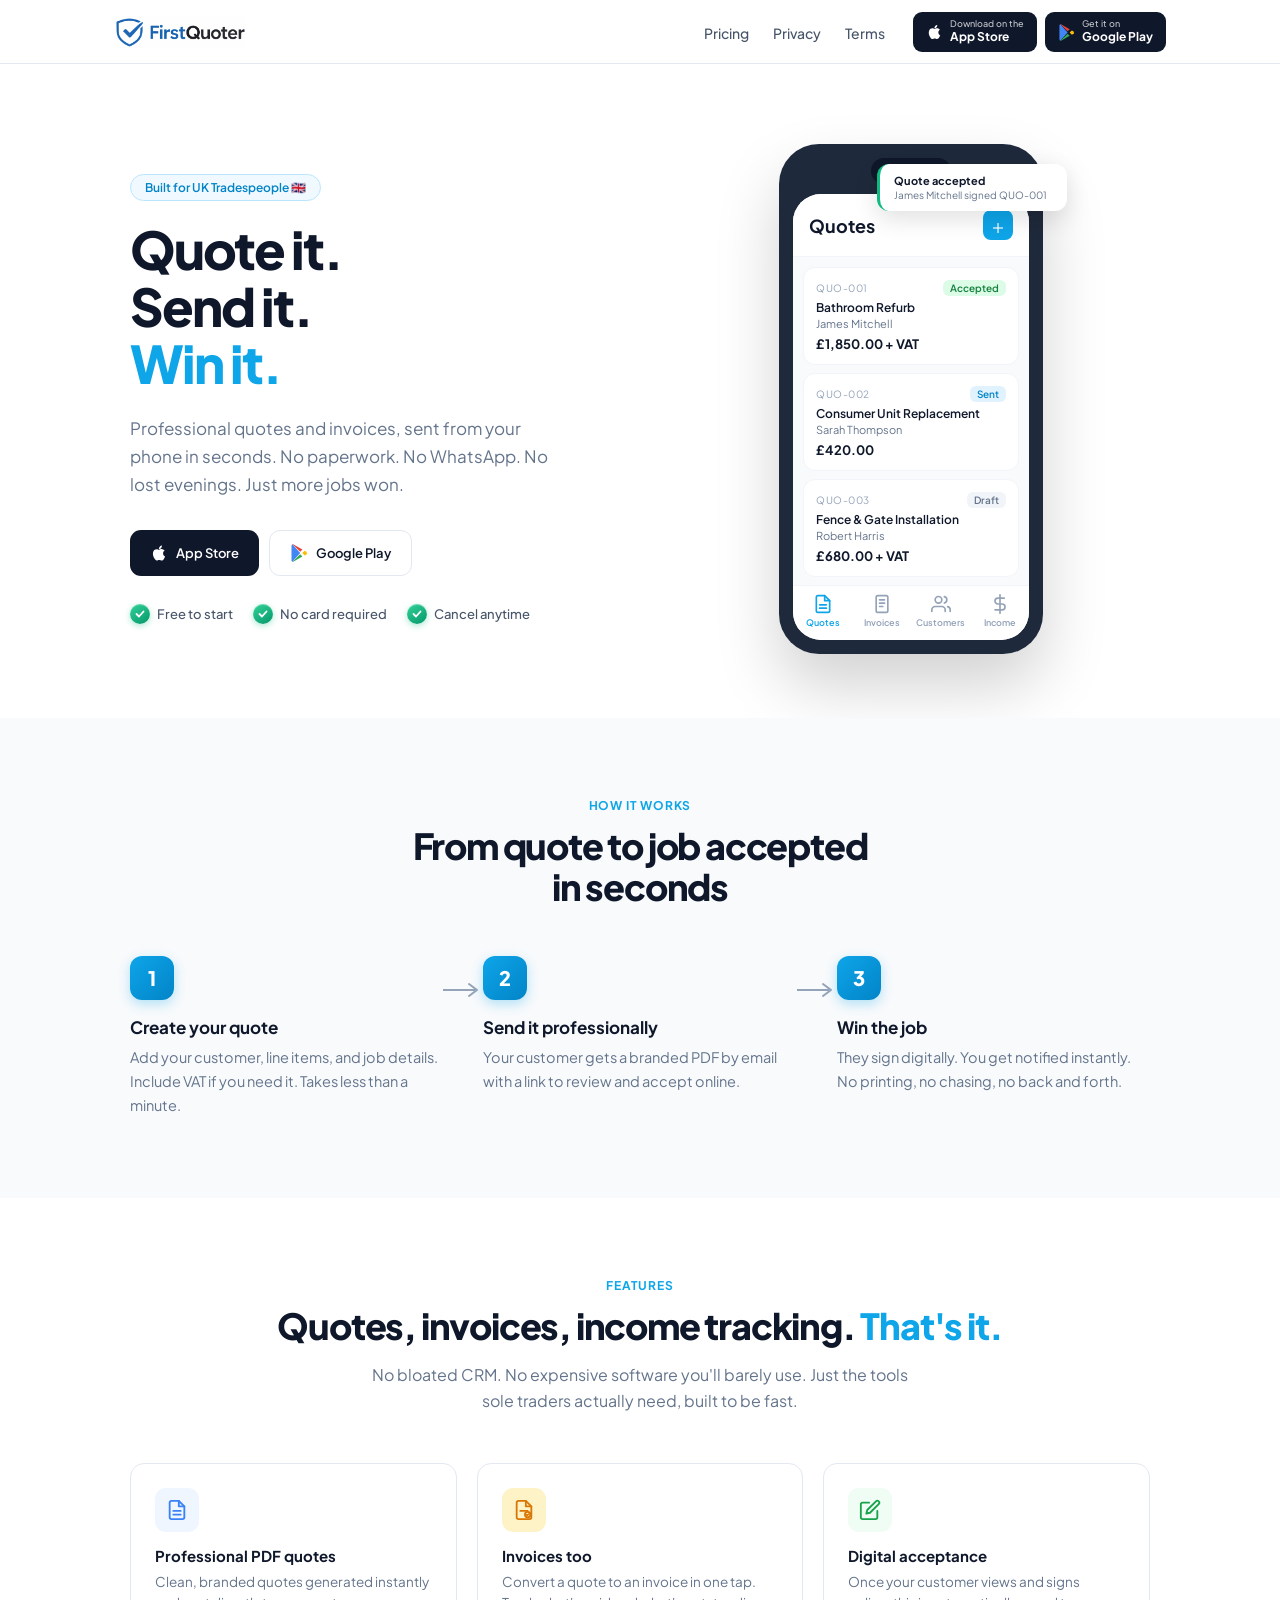
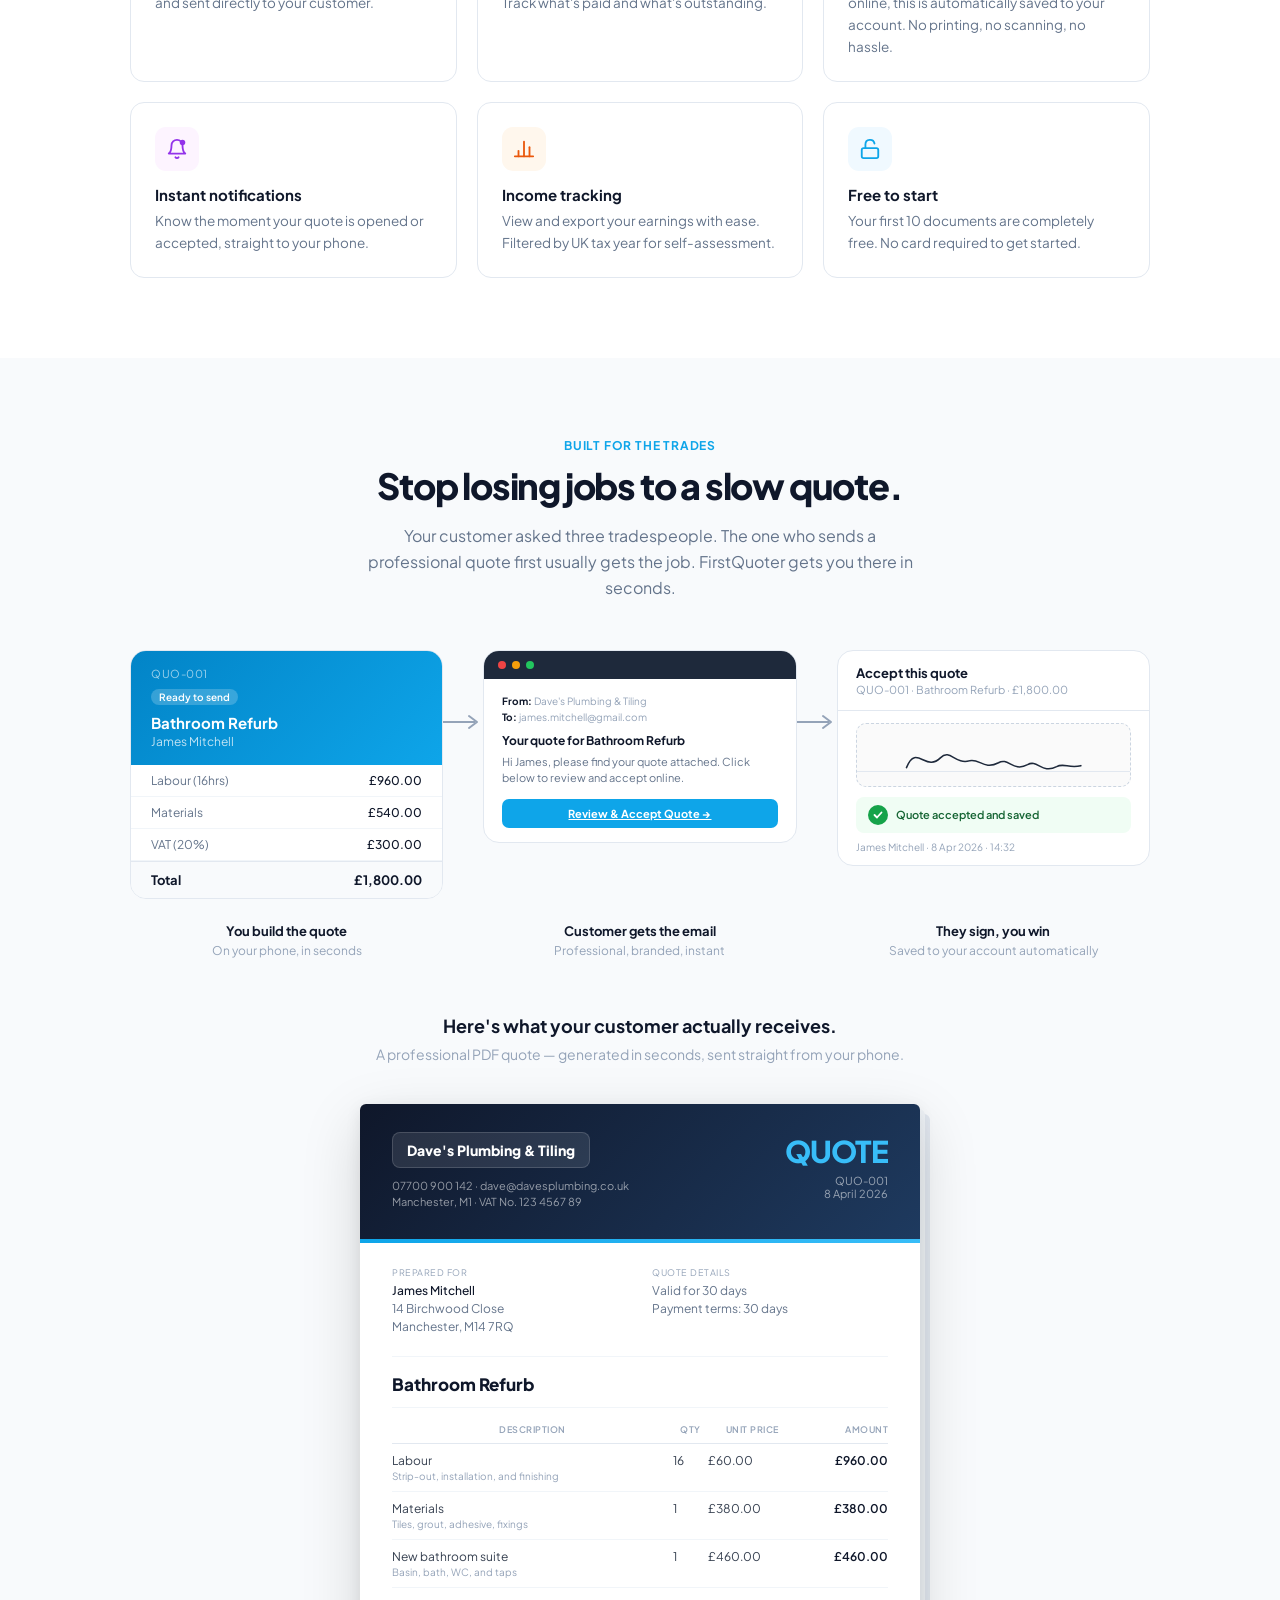
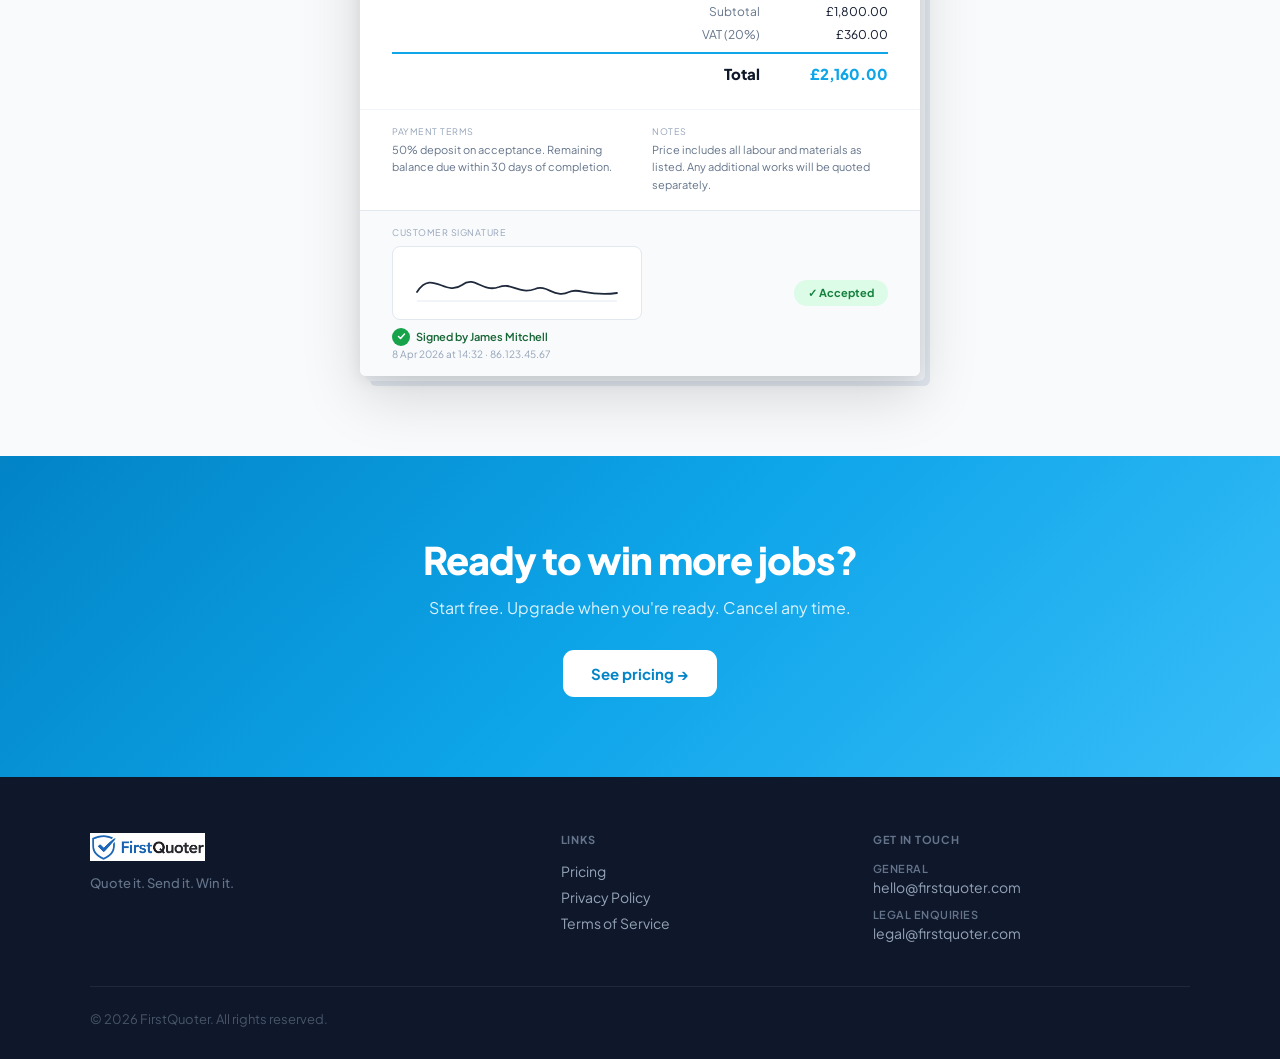
==== index.html @ 71fec4ec "Revision 1" ====
<!DOCTYPE html>
<!-- Styles: style.css -->
<html lang="en">
<head>
  <meta charset="UTF-8" />
  <meta name="viewport" content="width=device-width, initial-scale=1.0" />
  <title>FirstQuoter — Quoting &amp; Invoicing for UK Tradespeople</title>
  <meta name="description" content="Send professional quotes and invoices from your phone in under a minute. Built for UK sole traders — electricians, plumbers, builders, decorators. Free to try." />
  <meta property="og:title" content="FirstQuoter — Quote it. Send it. Win it." />
  <meta property="og:description" content="Professional quotes and invoices for UK tradespeople. Sent from your phone in seconds." />
  <meta property="og:url" content="https://firstquoter.com/" />
  <meta property="og:type" content="website" />
  <meta property="og:image" content="https://firstquoter.com/og-image.png" />
  <meta name="twitter:card" content="summary_large_image" />
  <meta name="twitter:image" content="https://firstquoter.com/og-image.png" />
  <link href="https://fonts.googleapis.com/css2?family=Plus+Jakarta+Sans:wght@400;500;600;700;800&display=swap" rel="stylesheet" />
  <link rel="stylesheet" href="style.css" />
</head>
<body>

<!-- NAV -->
<nav class="site-nav">
  <div class="nav-inner">
    <a href="index.html" class="nav-logo">
      <img src="FQ Main Logo.png" alt="FirstQuoter" height="32" />
    </a>
    <div class="nav-right">
      <ul class="nav-links">
        <li><a href="pricing.html">Pricing</a></li>
        <li><a href="privacy.html">Privacy</a></li>
        <li><a href="terms.html">Terms</a></li>
      </ul>
      <div class="nav-badges">
        <!-- TODO: Add App Store link when live -->
        <a href="#" class="store-badge" aria-label="Download on the App Store">
          <svg xmlns="http://www.w3.org/2000/svg" viewBox="0 0 24 24" fill="white" width="17" height="20">
            <path d="M18.71 19.5c-.83 1.24-1.71 2.45-3.05 2.47-1.34.03-1.77-.79-3.29-.79-1.53 0-2 .77-3.27.82-1.31.05-2.3-1.32-3.14-2.53C4.25 17 2.94 12.45 4.7 9.39c.87-1.52 2.43-2.48 4.12-2.51 1.28-.02 2.5.87 3.29.87.78 0 2.26-1.07 3.8-.91.65.03 2.47.26 3.64 1.98-.09.06-2.17 1.28-2.15 3.81.03 3.02 2.65 4.03 2.68 4.04-.03.07-.42 1.44-1.38 2.83M13 3.5c.73-.83 1.94-1.46 2.94-1.5.13 1.17-.34 2.35-1.04 3.19-.69.85-1.83 1.51-2.95 1.42-.15-1.15.41-2.35 1.05-3.11z"/>
          </svg>
          <div class="store-badge-text">
            <span class="store-badge-sub">Download on the</span>
            <span class="store-badge-name">App Store</span>
          </div>
        </a>
        <!-- TODO: Add Google Play link when live -->
        <a href="#" class="store-badge" aria-label="Get it on Google Play">
          <svg xmlns="http://www.w3.org/2000/svg" viewBox="0 0 24 24" width="17" height="17">
            <path d="M3.18 23.76c.32.18.68.2 1.03.06l12.35-7.13-2.96-2.97-10.42 10.04z" fill="#34A853"/>
            <path d="M22.15 10.55l-2.56-1.46L16.4 12l3.2 3.2 2.57-1.49c.74-.43.74-1.73-.02-2.16z" fill="#FBBC05"/>
            <path d="M4.21.18L16.56 7.3l-2.96 2.97L3.18.24A1.18 1.18 0 0 1 4.21.18z" fill="#EA4335"/>
            <path d="M3.18.24C2.45.67 2 1.42 2 2.34v19.32c0 .92.45 1.67 1.18 2.1l10.42-11.76L3.18.24z" fill="#4285F4"/>
          </svg>
          <div class="store-badge-text">
            <span class="store-badge-sub">Get it on</span>
            <span class="store-badge-name">Google Play</span>
          </div>
        </a>
      </div>
    </div>
    <button class="nav-hamburger" aria-label="Toggle menu" aria-expanded="false">
      <span></span><span></span><span></span>
    </button>
  </div>
  <div class="nav-mobile-menu" id="mobile-menu">
    <ul class="nav-links">
      <li><a href="pricing.html">Pricing</a></li>
      <li><a href="privacy.html">Privacy</a></li>
      <li><a href="terms.html">Terms</a></li>
    </ul>
    <div class="nav-badges">
      <!-- TODO: Add App Store link when live -->
      <a href="#" class="store-badge" aria-label="Download on the App Store">
        <svg xmlns="http://www.w3.org/2000/svg" viewBox="0 0 24 24" fill="white" width="17" height="20">
          <path d="M18.71 19.5c-.83 1.24-1.71 2.45-3.05 2.47-1.34.03-1.77-.79-3.29-.79-1.53 0-2 .77-3.27.82-1.31.05-2.3-1.32-3.14-2.53C4.25 17 2.94 12.45 4.7 9.39c.87-1.52 2.43-2.48 4.12-2.51 1.28-.02 2.5.87 3.29.87.78 0 2.26-1.07 3.8-.91.65.03 2.47.26 3.64 1.98-.09.06-2.17 1.28-2.15 3.81.03 3.02 2.65 4.03 2.68 4.04-.03.07-.42 1.44-1.38 2.83M13 3.5c.73-.83 1.94-1.46 2.94-1.5.13 1.17-.34 2.35-1.04 3.19-.69.85-1.83 1.51-2.95 1.42-.15-1.15.41-2.35 1.05-3.11z"/>
        </svg>
        <div class="store-badge-text">
          <span class="store-badge-sub">Download on the</span>
          <span class="store-badge-name">App Store</span>
        </div>
      </a>
      <!-- TODO: Add Google Play link when live -->
      <a href="#" class="store-badge" aria-label="Get it on Google Play">
        <svg xmlns="http://www.w3.org/2000/svg" viewBox="0 0 24 24" width="17" height="17">
          <path d="M3.18 23.76c.32.18.68.2 1.03.06l12.35-7.13-2.96-2.97-10.42 10.04z" fill="#34A853"/>
          <path d="M22.15 10.55l-2.56-1.46L16.4 12l3.2 3.2 2.57-1.49c.74-.43.74-1.73-.02-2.16z" fill="#FBBC05"/>
          <path d="M4.21.18L16.56 7.3l-2.96 2.97L3.18.24A1.18 1.18 0 0 1 4.21.18z" fill="#EA4335"/>
          <path d="M3.18.24C2.45.67 2 1.42 2 2.34v19.32c0 .92.45 1.67 1.18 2.1l10.42-11.76L3.18.24z" fill="#4285F4"/>
        </svg>
        <div class="store-badge-text">
          <span class="store-badge-sub">Get it on</span>
          <span class="store-badge-name">Google Play</span>
        </div>
      </a>
    </div>
  </div>
</nav>

<!-- SECTION 1: HERO -->
<section class="hero">
  <div class="container">
    <div class="hero-grid">
      <!-- LEFT COLUMN -->
      <div class="hero-left">
        <span class="pill-badge">Built for UK Tradespeople 🇬🇧</span>
        <h1 class="hero-h1">
          Quote it.<br>
          Send it.<br>
          <span class="accent">Win it.</span>
        </h1>
        <p class="hero-sub">Professional quotes and invoices, sent from your phone in seconds. No paperwork. No WhatsApp. No lost evenings. Just more jobs won.</p>
        <div class="hero-ctas">
          <!-- TODO: Add App Store link when live -->
          <a href="#" class="btn-store-dark">
            <svg xmlns="http://www.w3.org/2000/svg" viewBox="0 0 24 24" fill="white" width="18" height="22">
              <path d="M18.71 19.5c-.83 1.24-1.71 2.45-3.05 2.47-1.34.03-1.77-.79-3.29-.79-1.53 0-2 .77-3.27.82-1.31.05-2.3-1.32-3.14-2.53C4.25 17 2.94 12.45 4.7 9.39c.87-1.52 2.43-2.48 4.12-2.51 1.28-.02 2.5.87 3.29.87.78 0 2.26-1.07 3.8-.91.65.03 2.47.26 3.64 1.98-.09.06-2.17 1.28-2.15 3.81.03 3.02 2.65 4.03 2.68 4.04-.03.07-.42 1.44-1.38 2.83M13 3.5c.73-.83 1.94-1.46 2.94-1.5.13 1.17-.34 2.35-1.04 3.19-.69.85-1.83 1.51-2.95 1.42-.15-1.15.41-2.35 1.05-3.11z"/>
            </svg>
            App Store
          </a>
          <!-- TODO: Add Google Play link when live -->
          <a href="#" class="btn-store-light">
            <svg xmlns="http://www.w3.org/2000/svg" viewBox="0 0 24 24" width="18" height="18">
              <path d="M3.18 23.76c.32.18.68.2 1.03.06l12.35-7.13-2.96-2.97-10.42 10.04z" fill="#34A853"/>
              <path d="M22.15 10.55l-2.56-1.46L16.4 12l3.2 3.2 2.57-1.49c.74-.43.74-1.73-.02-2.16z" fill="#FBBC05"/>
              <path d="M4.21.18L16.56 7.3l-2.96 2.97L3.18.24A1.18 1.18 0 0 1 4.21.18z" fill="#EA4335"/>
              <path d="M3.18.24C2.45.67 2 1.42 2 2.34v19.32c0 .92.45 1.67 1.18 2.1l10.42-11.76L3.18.24z" fill="#4285F4"/>
            </svg>
            Google Play
          </a>
        </div>
        <div class="hero-trust">
          <div class="trust-item">
            <div class="tick-badge">
              <svg width="10" height="10" viewBox="0 0 10 10" fill="none">
                <polyline points="1.5,5 4,7.5 8.5,2.5" stroke="white" stroke-width="1.8" stroke-linecap="round" stroke-linejoin="round"/>
              </svg>
            </div>
            <span>Free to start</span>
          </div>
          <div class="trust-item">
            <div class="tick-badge">
              <svg width="10" height="10" viewBox="0 0 10 10" fill="none">
                <polyline points="1.5,5 4,7.5 8.5,2.5" stroke="white" stroke-width="1.8" stroke-linecap="round" stroke-linejoin="round"/>
              </svg>
            </div>
            <span>No card required</span>
          </div>
          <div class="trust-item">
            <div class="tick-badge">
              <svg width="10" height="10" viewBox="0 0 10 10" fill="none">
                <polyline points="1.5,5 4,7.5 8.5,2.5" stroke="white" stroke-width="1.8" stroke-linecap="round" stroke-linejoin="round"/>
              </svg>
            </div>
            <span>Cancel anytime</span>
          </div>
        </div>
      </div>

      <!-- RIGHT COLUMN: PHONE MOCKUP -->
      <div class="hero-right">
        <div class="phone-wrap">
          <div class="phone-shell">
            <div class="phone-notch"></div>
            <div class="phone-screen">
              <!-- Screen header -->
              <div class="phone-header">
                <span class="phone-header-title">Quotes</span>
                <div class="phone-add-btn">+</div>
              </div>
              <!-- Quote cards -->
              <div class="phone-cards">
                <!-- Card 1: Accepted -->
                <div class="phone-card">
                  <div class="phone-card-top">
                    <span class="phone-card-ref">QUO-001</span>
                    <span class="phone-card-badge badge-accepted">Accepted</span>
                  </div>
                  <div class="phone-card-title">Bathroom Refurb</div>
                  <div class="phone-card-customer">James Mitchell</div>
                  <div class="phone-card-amount">£1,850.00 + VAT</div>
                </div>
                <!-- Card 2: Sent -->
                <div class="phone-card">
                  <div class="phone-card-top">
                    <span class="phone-card-ref">QUO-002</span>
                    <span class="phone-card-badge badge-sent">Sent</span>
                  </div>
                  <div class="phone-card-title">Consumer Unit Replacement</div>
                  <div class="phone-card-customer">Sarah Thompson</div>
                  <div class="phone-card-amount">£420.00</div>
                </div>
                <!-- Card 3: Draft -->
                <div class="phone-card">
                  <div class="phone-card-top">
                    <span class="phone-card-ref">QUO-003</span>
                    <span class="phone-card-badge badge-draft">Draft</span>
                  </div>
                  <div class="phone-card-title">Fence &amp; Gate Installation</div>
                  <div class="phone-card-customer">Robert Harris</div>
                  <div class="phone-card-amount">£680.00 + VAT</div>
                </div>
              </div>
              <!-- Bottom tab bar -->
              <div class="phone-tabs">
                <div class="phone-tab active">
                  <svg width="20" height="20" viewBox="0 0 24 24" fill="none" stroke="#0ea5e9" stroke-width="2" stroke-linecap="round" stroke-linejoin="round">
                    <path d="M14 2H6a2 2 0 0 0-2 2v16a2 2 0 0 0 2 2h12a2 2 0 0 0 2-2V8z"/>
                    <polyline points="14 2 14 8 20 8"/>
                    <line x1="16" y1="13" x2="8" y2="13"/>
                    <line x1="16" y1="17" x2="8" y2="17"/>
                  </svg>
                  <span class="phone-tab-label" style="color:#0ea5e9">Quotes</span>
                </div>
                <div class="phone-tab">
                  <svg width="20" height="20" viewBox="0 0 24 24" fill="none" stroke="#94a3b8" stroke-width="2" stroke-linecap="round" stroke-linejoin="round">
                    <rect x="5" y="2" width="14" height="20" rx="2"/>
                    <line x1="9" y1="7" x2="15" y2="7"/>
                    <line x1="9" y1="11" x2="15" y2="11"/>
                    <line x1="9" y1="15" x2="13" y2="15"/>
                  </svg>
                  <span class="phone-tab-label">Invoices</span>
                </div>
                <div class="phone-tab">
                  <svg width="20" height="20" viewBox="0 0 24 24" fill="none" stroke="#94a3b8" stroke-width="2" stroke-linecap="round" stroke-linejoin="round">
                    <path d="M17 21v-2a4 4 0 0 0-4-4H5a4 4 0 0 0-4 4v2"/>
                    <circle cx="9" cy="7" r="4"/>
                    <path d="M23 21v-2a4 4 0 0 0-3-3.87"/>
                    <path d="M16 3.13a4 4 0 0 1 0 7.75"/>
                  </svg>
                  <span class="phone-tab-label">Customers</span>
                </div>
                <div class="phone-tab">
                  <svg width="20" height="20" viewBox="0 0 24 24" fill="none" stroke="#94a3b8" stroke-width="2" stroke-linecap="round" stroke-linejoin="round">
                    <line x1="12" y1="1" x2="12" y2="23"/>
                    <path d="M17 5H9.5a3.5 3.5 0 0 0 0 7h5a3.5 3.5 0 0 1 0 7H6"/>
                  </svg>
                  <span class="phone-tab-label">Income</span>
                </div>
              </div>
            </div>
          </div>
          <!-- Toast notification -->
          <div class="phone-toast">
            <div class="phone-toast-title">Quote accepted</div>
            <div class="phone-toast-sub">James Mitchell signed QUO-001</div>
          </div>
        </div>
      </div>
    </div>
  </div>
</section>

<!-- SECTION 2: HOW IT WORKS -->
<section class="how-it-works">
  <div class="container">
    <div class="section-center" style="margin-bottom: 48px;">
      <p class="section-label">How it works</p>
      <h2 class="section-heading" style="max-width: 480px; margin: 0 auto 0;">From quote to job accepted in seconds</h2>
    </div>
    <div class="steps-grid">
      <!-- Step 1 -->
      <div class="step">
        <div class="step-number">1</div>
        <h3>Create your quote</h3>
        <p>Add your customer, line items, and job details. Include VAT if you need it. Takes less than a minute.</p>
      </div>
      <!-- Arrow -->
      <div class="step-arrow">
        <svg width="40" height="24" viewBox="0 0 40 24" fill="none">
          <line x1="0" y1="12" x2="32" y2="12" stroke="#94a3b8" stroke-width="2"/>
          <polyline points="26,6 34,12 26,18" stroke="#94a3b8" stroke-width="2" fill="none" stroke-linecap="round" stroke-linejoin="round"/>
        </svg>
      </div>
      <!-- Step 2 -->
      <div class="step">
        <div class="step-number">2</div>
        <h3>Send it professionally</h3>
        <p>Your customer gets a branded PDF by email with a link to review and accept online.</p>
      </div>
      <!-- Arrow -->
      <div class="step-arrow">
        <svg width="40" height="24" viewBox="0 0 40 24" fill="none">
          <line x1="0" y1="12" x2="32" y2="12" stroke="#94a3b8" stroke-width="2"/>
          <polyline points="26,6 34,12 26,18" stroke="#94a3b8" stroke-width="2" fill="none" stroke-linecap="round" stroke-linejoin="round"/>
        </svg>
      </div>
      <!-- Step 3 -->
      <div class="step">
        <div class="step-number">3</div>
        <h3>Win the job</h3>
        <p>They sign digitally. You get notified instantly. No printing, no chasing, no back and forth.</p>
      </div>
    </div>
  </div>
</section>

<!-- SECTION 3: FEATURES -->
<section class="features">
  <div class="container">
    <div class="section-center" style="margin-bottom: 48px;">
      <p class="section-label">Features</p>
      <h2 class="section-heading">Quotes, invoices, income tracking. <span style="color: var(--blue)">That's it.</span></h2>
      <p class="section-subtext">No bloated CRM. No expensive software you'll barely use. Just the tools sole traders actually need, built to be fast.</p>
    </div>
    <div class="features-grid">

      <!-- 1: Professional PDF quotes -->
      <div class="feature-card">
        <div class="feature-icon-wrap" style="background: #eff6ff;">
          <svg width="22" height="22" viewBox="0 0 24 24" fill="none" stroke="#3b82f6" stroke-width="2" stroke-linecap="round" stroke-linejoin="round">
            <path d="M14 2H6a2 2 0 0 0-2 2v16a2 2 0 0 0 2 2h12a2 2 0 0 0 2-2V8z"/>
            <polyline points="14 2 14 8 20 8"/>
            <line x1="8" y1="13" x2="16" y2="13"/>
            <line x1="8" y1="17" x2="16" y2="17"/>
          </svg>
        </div>
        <h3>Professional PDF quotes</h3>
        <p>Clean, branded quotes generated instantly and sent directly to your customer.</p>
      </div>

      <!-- 2: Invoices too -->
      <div class="feature-card">
        <div class="feature-icon-wrap" style="background: #fef3c7;">
          <svg width="22" height="22" viewBox="0 0 24 24" fill="none" stroke="#d97706" stroke-width="2" stroke-linecap="round" stroke-linejoin="round">
            <path d="M14 2H6a2 2 0 0 0-2 2v16a2 2 0 0 0 2 2h12a2 2 0 0 0 2-2V8z"/>
            <polyline points="14 2 14 8 20 8"/>
            <line x1="8" y1="13" x2="16" y2="13"/>
            <circle cx="16" cy="17" r="3" fill="#fef3c7" stroke="#d97706" stroke-width="2"/>
            <polyline points="14.5,17 15.5,18 17.5,16" stroke="#d97706" stroke-width="1.5" stroke-linecap="round" stroke-linejoin="round"/>
          </svg>
        </div>
        <h3>Invoices too</h3>
        <p>Convert a quote to an invoice in one tap. Track what's paid and what's outstanding.</p>
      </div>

      <!-- 3: Digital acceptance -->
      <div class="feature-card">
        <div class="feature-icon-wrap" style="background: #f0fdf4;">
          <svg width="22" height="22" viewBox="0 0 24 24" fill="none" stroke="#16a34a" stroke-width="2" stroke-linecap="round" stroke-linejoin="round">
            <path d="M11 4H4a2 2 0 0 0-2 2v14a2 2 0 0 0 2 2h14a2 2 0 0 0 2-2v-7"/>
            <path d="M18.5 2.5a2.121 2.121 0 0 1 3 3L12 15l-4 1 1-4 9.5-9.5z"/>
          </svg>
        </div>
        <h3>Digital acceptance</h3>
        <p>Once your customer views and signs online, this is automatically saved to your account. No printing, no scanning, no hassle.</p>
      </div>

      <!-- 4: Instant notifications -->
      <div class="feature-card">
        <div class="feature-icon-wrap" style="background: #fdf4ff;">
          <svg width="22" height="22" viewBox="0 0 24 24" fill="none" stroke="#9333ea" stroke-width="2" stroke-linecap="round" stroke-linejoin="round">
            <path d="M18 8A6 6 0 0 0 6 8c0 7-3 9-3 9h18s-3-2-3-9"/>
            <path d="M13.73 21a2 2 0 0 1-3.46 0"/>
            <circle cx="18" cy="5" r="3" fill="#9333ea" stroke="none"/>
          </svg>
        </div>
        <h3>Instant notifications</h3>
        <p>Know the moment your quote is opened or accepted, straight to your phone.</p>
      </div>

      <!-- 5: Income tracking -->
      <div class="feature-card">
        <div class="feature-icon-wrap" style="background: #fff7ed;">
          <svg width="22" height="22" viewBox="0 0 24 24" fill="none" stroke="#ea580c" stroke-width="2" stroke-linecap="round" stroke-linejoin="round">
            <line x1="18" y1="20" x2="18" y2="10"/>
            <line x1="12" y1="20" x2="12" y2="4"/>
            <line x1="6" y1="20" x2="6" y2="14"/>
            <line x1="2" y1="20" x2="22" y2="20"/>
          </svg>
        </div>
        <h3>Income tracking</h3>
        <p>View and export your earnings with ease. Filtered by UK tax year for self-assessment.</p>
      </div>

      <!-- 6: Free to start -->
      <div class="feature-card">
        <div class="feature-icon-wrap" style="background: #f0f9ff;">
          <svg width="22" height="22" viewBox="0 0 24 24" fill="none" stroke="#0ea5e9" stroke-width="2" stroke-linecap="round" stroke-linejoin="round">
            <rect x="3" y="11" width="18" height="11" rx="2" ry="2"/>
            <path d="M7 11V7a5 5 0 0 1 9.9-1"/>
          </svg>
        </div>
        <h3>Free to start</h3>
        <p>Your first 10 documents are completely free. No card required to get started.</p>
      </div>

    </div>
  </div>
</section>

<!-- SECTION 4: BUILT FOR THE TRADES -->
<section class="built-for-trades">
  <div class="container">
    <!-- Heading block -->
    <div class="section-center" style="margin-bottom: 48px;">
      <p class="section-label">Built for the trades</p>
      <h2 class="section-heading">Stop losing jobs to a slow quote.</h2>
      <p class="section-subtext">Your customer asked three tradespeople. The one who sends a professional quote first usually gets the job. FirstQuoter gets you there in seconds.</p>
    </div>

    <!-- Subsection A: Flow sequence -->
    <div class="flow-grid">

      <!-- Card 1: Quote card -->
      <div class="flow-card">
        <div class="flow-card-header-blue">
          <div class="flow-card-ref">QUO-001</div>
          <div class="flow-card-status-pill">Ready to send</div>
          <div class="flow-card-title">Bathroom Refurb</div>
          <div class="flow-card-customer">James Mitchell</div>
        </div>
        <div class="flow-quote-body">
          <div class="flow-quote-row"><span>Labour (16hrs)</span><span>£960.00</span></div>
          <div class="flow-quote-row"><span>Materials</span><span>£540.00</span></div>
          <div class="flow-quote-row"><span>VAT (20%)</span><span>£300.00</span></div>
          <div class="flow-quote-total"><span>Total</span><span>£1,800.00</span></div>
        </div>
      </div>

      <!-- Arrow 1 -->
      <div class="flow-arrow">
        <svg width="40" height="24" viewBox="0 0 40 24" fill="none">
          <line x1="0" y1="12" x2="32" y2="12" stroke="#94a3b8" stroke-width="2"/>
          <polyline points="26,6 34,12 26,18" stroke="#94a3b8" stroke-width="2" fill="none" stroke-linecap="round" stroke-linejoin="round"/>
        </svg>
      </div>

      <!-- Card 2: Email card -->
      <div class="flow-card">
        <div class="flow-email-topbar">
          <div class="dot dot-red"></div>
          <div class="dot dot-amber"></div>
          <div class="dot dot-green"></div>
        </div>
        <div class="flow-email-body">
          <div class="flow-email-meta">
            <strong>From:</strong> Dave's Plumbing &amp; Tiling<br>
            <strong>To:</strong> james.mitchell@gmail.com
          </div>
          <div class="flow-email-subject">Your quote for Bathroom Refurb</div>
          <div class="flow-email-preview">Hi James, please find your quote attached. Click below to review and accept online.</div>
          <a href="#" class="flow-email-btn">Review &amp; Accept Quote &#8594;</a>
        </div>
      </div>

      <!-- Arrow 2 -->
      <div class="flow-arrow">
        <svg width="40" height="24" viewBox="0 0 40 24" fill="none">
          <line x1="0" y1="12" x2="32" y2="12" stroke="#94a3b8" stroke-width="2"/>
          <polyline points="26,6 34,12 26,18" stroke="#94a3b8" stroke-width="2" fill="none" stroke-linecap="round" stroke-linejoin="round"/>
        </svg>
      </div>

      <!-- Card 3: Acceptance/signature card -->
      <div class="flow-card">
        <div class="flow-accept-header">
          <div class="flow-accept-title">Accept this quote</div>
          <div class="flow-accept-sub">QUO-001 &middot; Bathroom Refurb &middot; £1,800.00</div>
        </div>
        <div class="flow-accept-body">
          <div class="flow-sig-box">
            <div class="flow-sig-baseline"></div>
            <svg class="flow-sig-svg" viewBox="0 0 200 64" fill="none" xmlns="http://www.w3.org/2000/svg">
              <path d="M10,45 C20,20 30,50 45,35 C55,25 60,42 75,38 C85,35 90,48 105,40 C115,34 120,50 135,42 C145,36 150,52 165,44 C172,40 178,46 190,43" stroke="#1e293b" stroke-width="1.6" stroke-linecap="round" fill="none"/>
            </svg>
          </div>
          <div class="flow-accepted-row">
            <div class="flow-accepted-tick">
              <svg width="10" height="10" viewBox="0 0 10 10" fill="none">
                <polyline points="1.5,5 4,7.5 8.5,2.5" stroke="white" stroke-width="1.8" stroke-linecap="round" stroke-linejoin="round"/>
              </svg>
            </div>
            <span class="flow-accepted-text">Quote accepted and saved</span>
          </div>
          <div class="flow-accepted-meta">James Mitchell &middot; 8 Apr 2026 &middot; 14:32</div>
        </div>
      </div>
    </div>

    <!-- Flow labels -->
    <div class="flow-labels">
      <div class="flow-label">
        <div class="flow-label-title">You build the quote</div>
        <div class="flow-label-sub">On your phone, in seconds</div>
      </div>
      <div class="flow-label-empty"></div>
      <div class="flow-label">
        <div class="flow-label-title">Customer gets the email</div>
        <div class="flow-label-sub">Professional, branded, instant</div>
      </div>
      <div class="flow-label-empty"></div>
      <div class="flow-label">
        <div class="flow-label-title">They sign, you win</div>
        <div class="flow-label-sub">Saved to your account automatically</div>
      </div>
    </div>

    <!-- Transition line -->
    <div class="flow-transition">
      <p class="flow-transition-heading">Here's what your customer actually receives.</p>
      <span class="flow-transition-sub">A professional PDF quote — generated in seconds, sent straight from your phone.</span>
    </div>

    <!-- Subsection B: PDF Mockup -->
    <div class="pdf-mockup-wrap">
      <div class="pdf-pages">
        <div class="pdf-back-2"></div>
        <div class="pdf-back-1"></div>
        <div class="pdf-page">

          <!-- PDF Header -->
          <div class="pdf-header">
            <div class="pdf-header-left">
              <div class="pdf-biz-box">
                <div class="pdf-biz-name">Dave's Plumbing &amp; Tiling</div>
              </div>
              <div class="pdf-contact">07700 900 142 &middot; dave@davesplumbing.co.uk<br>Manchester, M1 &middot; VAT No. 123 4567 89</div>
            </div>
            <div class="pdf-right">
              <div class="pdf-quote-label">QUOTE</div>
              <div class="pdf-quote-meta">QUO-001<br>8 April 2026</div>
            </div>
          </div>

          <!-- 4px accent bar -->
          <div class="pdf-accent-bar"></div>

          <!-- PDF Body -->
          <div class="pdf-body">
            <div class="pdf-meta-row">
              <div>
                <div class="pdf-meta-label">Prepared for</div>
                <div class="pdf-meta-value">James Mitchell</div>
                <div class="pdf-meta-value-grey">14 Birchwood Close<br>Manchester, M14 7RQ</div>
              </div>
              <div>
                <div class="pdf-meta-label">Quote details</div>
                <div class="pdf-meta-value-grey">Valid for 30 days<br>Payment terms: 30 days</div>
              </div>
            </div>

            <div class="pdf-job-title">Bathroom Refurb</div>

            <table class="pdf-table">
              <thead>
                <tr>
                  <th>Description</th>
                  <th>Qty</th>
                  <th>Unit price</th>
                  <th>Amount</th>
                </tr>
              </thead>
              <tbody>
                <tr>
                  <td>Labour<span class="pdf-item-sub">Strip-out, installation, and finishing</span></td>
                  <td>16</td>
                  <td>£60.00</td>
                  <td>£960.00</td>
                </tr>
                <tr>
                  <td>Materials<span class="pdf-item-sub">Tiles, grout, adhesive, fixings</span></td>
                  <td>1</td>
                  <td>£380.00</td>
                  <td>£380.00</td>
                </tr>
                <tr>
                  <td>New bathroom suite<span class="pdf-item-sub">Basin, bath, WC, and taps</span></td>
                  <td>1</td>
                  <td>£460.00</td>
                  <td>£460.00</td>
                </tr>
              </tbody>
            </table>
          </div>

          <!-- Totals -->
          <div class="pdf-totals">
            <div class="pdf-total-row">
              <span class="pdf-total-label">Subtotal</span>
              <span class="pdf-total-value">£1,800.00</span>
            </div>
            <div class="pdf-total-row">
              <span class="pdf-total-label">VAT (20%)</span>
              <span class="pdf-total-value">£360.00</span>
            </div>
            <div class="pdf-grand-total">
              <span class="pdf-total-label">Total</span>
              <span class="pdf-total-value">£2,160.00</span>
            </div>
          </div>

          <!-- Footer cols -->
          <div class="pdf-footer-cols">
            <div>
              <div class="pdf-footer-label">Payment terms</div>
              <div class="pdf-footer-text">50% deposit on acceptance. Remaining balance due within 30 days of completion.</div>
            </div>
            <div>
              <div class="pdf-footer-label">Notes</div>
              <div class="pdf-footer-text">Price includes all labour and materials as listed. Any additional works will be quoted separately.</div>
            </div>
          </div>

          <!-- Signature strip -->
          <div class="pdf-sig-strip">
            <div>
              <div class="pdf-sig-label">Customer signature</div>
              <div class="pdf-sig-box">
                <svg width="220" height="48" viewBox="0 0 220 48" fill="none" xmlns="http://www.w3.org/2000/svg">
                  <path d="M10,35 C25,12 38,40 55,28 C68,18 75,36 92,30 C105,25 112,38 128,32 C140,27 148,42 162,35 C172,30 180,40 210,36" stroke="#1e293b" stroke-width="1.8" stroke-linecap="round" fill="none"/>
                  <line x1="10" y1="44" x2="210" y2="44" stroke="#e2e8f0" stroke-width="1"/>
                </svg>
              </div>
              <div class="pdf-sig-row">
                <div class="pdf-sig-tick">
                  <svg width="9" height="9" viewBox="0 0 9 9" fill="none">
                    <polyline points="1.5,4.5 3.5,6.5 7.5,2" stroke="white" stroke-width="1.5" stroke-linecap="round" stroke-linejoin="round"/>
                  </svg>
                </div>
                <span class="pdf-sig-name">Signed by James Mitchell</span>
              </div>
              <div class="pdf-sig-meta">8 Apr 2026 at 14:32 &middot; 86.123.45.67</div>
            </div>
            <div class="pdf-accepted-pill">&#10003; Accepted</div>
          </div>

        </div><!-- end pdf-page -->
      </div>
    </div>

  </div>
</section>

<!-- SECTION 5: PRICING CTA BANNER -->
<section class="pricing-cta">
  <h2>Ready to win more jobs?</h2>
  <p>Start free. Upgrade when you're ready. Cancel any time.</p>
  <a href="pricing.html" class="btn-cta-white">See pricing &#8594;</a>
</section>

<!-- FOOTER -->
<footer class="site-footer">
  <div class="footer-inner">
    <div class="footer-grid">
      <div>
        <div class="footer-logo">
          <a href="index.html"><img src="FQ Main Logo.png" alt="FirstQuoter" height="28" /></a>
        </div>
        <p class="footer-tagline">Quote it. Send it. Win it.</p>
      </div>
      <div class="footer-col">
        <h4>Links</h4>
        <a href="pricing.html">Pricing</a>
        <a href="privacy.html">Privacy Policy</a>
        <a href="terms.html">Terms of Service</a>
      </div>
      <div class="footer-col">
        <h4>Get in touch</h4>
        <div class="footer-contact">
          <span class="footer-contact-label">General</span>
          <a href="mailto:hello@firstquoter.com">hello@firstquoter.com</a>
          <span class="footer-contact-label">Legal enquiries</span>
          <a href="mailto:legal@firstquoter.com">legal@firstquoter.com</a>
        </div>
      </div>
    </div>
    <div class="footer-bottom">
      &copy; 2026 FirstQuoter. All rights reserved.
    </div>
  </div>
</footer>

<script>
  const hamburger = document.querySelector('.nav-hamburger');
  const mobileMenu = document.getElementById('mobile-menu');
  hamburger.addEventListener('click', () => {
    const isOpen = mobileMenu.classList.toggle('open');
    hamburger.setAttribute('aria-expanded', isOpen);
  });
  document.querySelectorAll('#mobile-menu a').forEach(link => {
    link.addEventListener('click', () => {
      mobileMenu.classList.remove('open');
      hamburger.setAttribute('aria-expanded', 'false');
    });
  });
</script>

</body>
</html>
---- style.css ----
/* ============================================================
   FirstQuoter – style.css
   Shared across: index.html, pricing.html, privacy.html, terms.html
   ============================================================ */

/* ------------------------------------------------------------
   CSS Variables
   ------------------------------------------------------------ */
:root {
  --blue: #0ea5e9;
  --blue-dark: #0284c7;
  --blue-light: #f0f9ff;
  --blue-border: #bae6fd;
  --near-black: #0f172a;
  --grey: #64748b;
  --mid-grey: #475569;
  --light-grey: #f8fafc;
  --border: #e2e8f0;
  --white: #ffffff;
  --green: #16a34a;
  --green-light: #f0fdf4;
  --green-dark: #166534;
}

/* ------------------------------------------------------------
   Base Reset
   ------------------------------------------------------------ */
*, *::before, *::after {
  box-sizing: border-box;
}

* {
  margin: 0;
  padding: 0;
}

img {
  max-width: 100%;
}

body {
  font-family: 'Plus Jakarta Sans', sans-serif;
  color: var(--near-black);
  background: #fff;
  -webkit-font-smoothing: antialiased;
}

/* ============================================================
   NAV
   ============================================================ */
.site-nav {
  height: 64px;
  background: #fff;
  border-bottom: 1px solid var(--border);
  position: sticky;
  top: 0;
  z-index: 100;
}

.nav-inner {
  max-width: 1100px;
  margin: 0 auto;
  padding: 0 24px;
  height: 64px;
  display: flex;
  align-items: center;
  justify-content: space-between;
}

.nav-logo img {
  height: 32px;
  width: auto;
  display: block;
}

.nav-right {
  display: flex;
  align-items: center;
  gap: 28px;
}

.nav-links {
  list-style: none;
  display: flex;
  gap: 24px;
}

.nav-links a {
  font-size: 14px;
  font-weight: 500;
  color: var(--mid-grey);
  text-decoration: none;
  transition: color 0.18s;
}

.nav-links a:hover {
  color: var(--near-black);
}

.nav-badges {
  display: flex;
  gap: 8px;
}

/* Store badge */
.store-badge {
  display: inline-flex;
  align-items: center;
  gap: 7px;
  background: #0f172a;
  border-radius: 9px;
  padding: 7px 13px;
  text-decoration: none;
  color: #fff;
  white-space: nowrap;
}

.store-badge-text {
  display: flex;
  flex-direction: column;
  line-height: 1.2;
}

.store-badge-sub {
  font-size: 9px;
  font-weight: 500;
  opacity: 0.75;
}

.store-badge-name {
  font-size: 12px;
  font-weight: 700;
}

/* Hamburger (hidden on desktop) */
.nav-hamburger {
  display: none;
  flex-direction: column;
  gap: 5px;
  background: none;
  border: none;
  cursor: pointer;
  padding: 4px;
}

.nav-hamburger span {
  display: block;
  width: 22px;
  height: 2px;
  background: var(--near-black);
  border-radius: 2px;
  transition: all 0.2s;
}

/* Mobile menu (hidden by default) */
.nav-mobile-menu {
  display: none;
  flex-direction: column;
  gap: 12px;
  background: #fff;
  border-top: 1px solid var(--border);
  padding: 16px 24px 20px;
}

.nav-mobile-menu.open {
  display: flex;
}

.nav-mobile-menu .nav-links {
  flex-direction: column;
  gap: 4px;
}

.nav-mobile-menu .nav-links a {
  font-size: 15px;
  padding: 8px 0;
  display: block;
}

.nav-mobile-menu .nav-badges {
  flex-wrap: wrap;
  gap: 8px;
}

/* ============================================================
   FOOTER
   ============================================================ */
.site-footer {
  background: #0f172a;
  padding: 56px 40px 32px;
}

.footer-inner {
  max-width: 1100px;
  margin: 0 auto;
}

.footer-grid {
  display: grid;
  grid-template-columns: 1.6fr 1fr 1.2fr;
  gap: 48px;
  margin-bottom: 40px;
}

.footer-logo {
  margin-bottom: 10px;
}

.footer-logo img {
  height: 28px;
  width: auto;
}

.footer-tagline {
  font-size: 13px;
  color: #64748b;
  font-weight: 500;
  margin-top: 8px;
}

.footer-col h4 {
  font-size: 11px;
  font-weight: 700;
  color: #64748b;
  text-transform: uppercase;
  letter-spacing: 0.7px;
  margin-bottom: 16px;
}

.footer-col a {
  color: #94a3b8;
  text-decoration: none;
  display: block;
  margin-bottom: 8px;
  font-size: 14px;
  transition: color 0.18s;
}

.footer-col a:hover {
  color: #e2e8f0;
}

.footer-contact-label {
  display: block;
  font-size: 11px;
  font-weight: 600;
  text-transform: uppercase;
  letter-spacing: 0.5px;
  color: #64748b;
  margin-top: 12px;
  margin-bottom: 3px;
}

.footer-contact-label:first-child {
  margin-top: 0;
}

.footer-contact a {
  color: #94a3b8;
  text-decoration: none;
  display: block;
  margin-bottom: 4px;
  font-size: 14px;
  transition: color 0.18s;
}

.footer-contact a:hover {
  color: #e2e8f0;
}

.footer-bottom {
  padding-top: 24px;
  border-top: 1px solid #1e293b;
  font-size: 13px;
  color: #475569;
}

/* ============================================================
   SHARED COMPONENTS
   ============================================================ */

/* Container */
.container {
  max-width: 1100px;
  margin: 0 auto;
  padding: 0 40px;
}

/* Pill badge */
.pill-badge {
  display: inline-flex;
  align-items: center;
  background: var(--blue-light);
  color: var(--blue-dark);
  border: 1px solid var(--blue-border);
  border-radius: 20px;
  padding: 5px 14px;
  font-size: 12px;
  font-weight: 600;
  margin-bottom: 20px;
}

/* Section heading block (centred) */
.section-label {
  font-size: 12px;
  font-weight: 700;
  text-transform: uppercase;
  letter-spacing: 0.8px;
  color: var(--blue);
  margin-bottom: 12px;
}

.section-heading {
  font-size: 36px;
  font-weight: 800;
  color: var(--near-black);
  letter-spacing: -1.2px;
  line-height: 1.15;
  margin-bottom: 16px;
}

.section-subtext {
  font-size: 16px;
  color: var(--grey);
  line-height: 1.65;
  max-width: 560px;
  margin: 0 auto 48px;
}

.section-center {
  text-align: center;
}

/* Green tick badge (3D gradient) */
.tick-badge {
  width: 20px;
  height: 20px;
  min-width: 20px;
  border-radius: 50%;
  background: linear-gradient(145deg, #34d399, #059669);
  box-shadow: 0 2px 6px rgba(16, 185, 129, 0.35), inset 0 1px 0 rgba(255, 255, 255, 0.3);
  display: flex;
  align-items: center;
  justify-content: center;
}

.tick-badge svg {
  display: block;
}

/* Smaller variant for feature lists */
.tick-badge-sm {
  width: 16px;
  height: 16px;
  min-width: 16px;
  border-radius: 50%;
  background: linear-gradient(145deg, #34d399, #059669);
  box-shadow: 0 1px 4px rgba(16, 185, 129, 0.35), inset 0 1px 0 rgba(255, 255, 255, 0.3);
  display: flex;
  align-items: center;
  justify-content: center;
}

/* ============================================================
   HERO SECTION
   ============================================================ */
.hero {
  padding: 80px 0 64px;
  background: #fff;
  overflow: hidden;
}

.hero-grid {
  display: grid;
  grid-template-columns: 1fr 1fr;
  gap: 64px;
  align-items: center;
}

.hero-left {
  padding-right: 16px;
}

.hero-h1 {
  font-size: 52px;
  font-weight: 800;
  letter-spacing: -2px;
  line-height: 1.1;
  color: var(--near-black);
  margin-bottom: 22px;
}

.hero-h1 .accent {
  color: var(--blue);
}

.hero-sub {
  font-size: 17px;
  color: var(--grey);
  line-height: 1.65;
  margin-bottom: 32px;
  max-width: 440px;
}

.hero-ctas {
  display: flex;
  gap: 10px;
  flex-wrap: wrap;
  margin-bottom: 28px;
}

.btn-store-dark {
  display: inline-flex;
  align-items: center;
  gap: 8px;
  background: #0f172a;
  color: #fff;
  border-radius: 11px;
  padding: 12px 20px;
  font-size: 13px;
  font-weight: 600;
  text-decoration: none;
  transition: background 0.18s;
  border: none;
  cursor: pointer;
}

.btn-store-dark:hover {
  background: #1e293b;
}

.btn-store-light {
  display: inline-flex;
  align-items: center;
  gap: 8px;
  background: #fff;
  color: var(--near-black);
  border: 1.5px solid var(--border);
  border-radius: 11px;
  padding: 12px 20px;
  font-size: 13px;
  font-weight: 600;
  text-decoration: none;
  transition: border-color 0.18s, background 0.18s;
  cursor: pointer;
}

.btn-store-light:hover {
  background: var(--light-grey);
}

.hero-trust {
  display: flex;
  gap: 20px;
  flex-wrap: wrap;
  align-items: center;
}

.trust-item {
  display: flex;
  align-items: center;
  gap: 7px;
  font-size: 13px;
  color: var(--mid-grey);
  font-weight: 500;
}

/* Phone mockup */
.hero-right {
  display: flex;
  justify-content: center;
  position: relative;
}

.phone-wrap {
  position: relative;
  display: inline-block;
}

.phone-shell {
  width: 264px;
  background: #1e293b;
  border-radius: 40px;
  padding: 14px;
  box-shadow: 0 32px 64px rgba(0, 0, 0, 0.18), 0 0 0 1px rgba(255, 255, 255, 0.08);
}

.phone-notch {
  width: 80px;
  height: 26px;
  background: #0f172a;
  border-radius: 13px;
  margin: 0 auto 10px;
}

.phone-screen {
  background: #f8fafc;
  border-radius: 28px;
  overflow: hidden;
}

.phone-header {
  background: #fff;
  padding: 16px;
  display: flex;
  align-items: center;
  justify-content: space-between;
  border-bottom: 1px solid #f1f5f9;
}

.phone-header-title {
  font-size: 18px;
  font-weight: 700;
  color: var(--near-black);
}

.phone-add-btn {
  width: 30px;
  height: 30px;
  background: #0ea5e9;
  border-radius: 8px;
  display: flex;
  align-items: center;
  justify-content: center;
  color: #fff;
  font-size: 20px;
  line-height: 1;
  font-weight: 300;
}

.phone-cards {
  padding: 10px 10px 8px;
  display: flex;
  flex-direction: column;
  gap: 8px;
}

.phone-card {
  background: #fff;
  border-radius: 12px;
  border: 1px solid #f1f5f9;
  padding: 12px;
}

.phone-card-top {
  display: flex;
  align-items: center;
  justify-content: space-between;
  margin-bottom: 4px;
}

.phone-card-ref {
  font-size: 10px;
  color: #94a3b8;
  text-transform: uppercase;
  letter-spacing: 0.5px;
}

.phone-card-badge {
  font-size: 10px;
  font-weight: 600;
  border-radius: 6px;
  padding: 2px 7px;
}

.badge-accepted {
  background: #dcfce7;
  color: #15803d;
}

.badge-sent {
  background: #e0f2fe;
  color: #0284c7;
}

.badge-draft {
  background: #f1f5f9;
  color: #64748b;
}

.phone-card-title {
  font-size: 12px;
  font-weight: 600;
  color: var(--near-black);
  margin-bottom: 2px;
}

.phone-card-customer {
  font-size: 11px;
  color: #64748b;
  margin-bottom: 6px;
}

.phone-card-amount {
  font-size: 13px;
  font-weight: 700;
  color: var(--near-black);
}

.phone-tabs {
  background: #fff;
  border-top: 1px solid #f1f5f9;
  display: grid;
  grid-template-columns: repeat(4, 1fr);
  padding: 8px 0 12px;
}

.phone-tab {
  display: flex;
  flex-direction: column;
  align-items: center;
  gap: 3px;
}

.phone-tab svg {
  width: 20px;
  height: 20px;
}

.phone-tab-label {
  font-size: 9px;
  font-weight: 600;
  color: #94a3b8;
}

.phone-tab.active .phone-tab-label {
  color: #0ea5e9;
}

.phone-tab.active svg {
  stroke: #0ea5e9 !important;
}

/* Toast notification */
.phone-toast {
  position: absolute;
  top: 20px;
  right: -24px;
  background: #fff;
  border-radius: 12px;
  padding: 10px 14px;
  box-shadow: 0 8px 24px rgba(0, 0, 0, 0.12);
  border-left: 3px solid #10b981;
  width: 190px;
  animation: toastPulse 4s ease-in-out infinite;
}

.phone-toast-title {
  font-size: 11px;
  font-weight: 700;
  color: var(--near-black);
  margin-bottom: 2px;
}

.phone-toast-sub {
  font-size: 10px;
  color: #64748b;
}

@keyframes toastPulse {
  0%   { opacity: 0; transform: translateY(8px); }
  15%  { opacity: 1; transform: translateY(0); }
  75%  { opacity: 1; transform: translateY(0); }
  100% { opacity: 0; transform: translateY(8px); }
}

/* ============================================================
   HOW IT WORKS SECTION
   ============================================================ */
.how-it-works {
  background: #f8fafc;
  padding: 80px 0;
}

.steps-grid {
  display: grid;
  grid-template-columns: 1fr 40px 1fr 40px 1fr;
  align-items: start;
  gap: 0;
}

.step-arrow {
  display: flex;
  align-items: flex-start;
  justify-content: center;
  padding-top: 22px;
}

.step-number {
  width: 44px;
  height: 44px;
  background: linear-gradient(135deg, #0ea5e9, #0284c7);
  border-radius: 12px;
  box-shadow: 0 4px 12px rgba(14, 165, 233, 0.3);
  color: #fff;
  font-size: 20px;
  font-weight: 800;
  display: flex;
  align-items: center;
  justify-content: center;
  margin-bottom: 16px;
}

.step h3 {
  font-size: 17px;
  font-weight: 700;
  color: var(--near-black);
  margin-bottom: 8px;
}

.step p {
  font-size: 14.5px;
  color: var(--grey);
  line-height: 1.65;
}

/* ============================================================
   FEATURES SECTION
   ============================================================ */
.features {
  background: #fff;
  padding: 80px 0;
}

.features-grid {
  display: grid;
  grid-template-columns: repeat(3, 1fr);
  gap: 20px;
}

.feature-card {
  background: #fff;
  border: 1px solid var(--border);
  border-radius: 14px;
  padding: 24px;
}

.feature-icon-wrap {
  width: 44px;
  height: 44px;
  border-radius: 11px;
  display: flex;
  align-items: center;
  justify-content: center;
  margin-bottom: 14px;
}

.feature-card h3 {
  font-size: 15px;
  font-weight: 700;
  color: var(--near-black);
  margin-bottom: 6px;
}

.feature-card p {
  font-size: 13.5px;
  color: var(--grey);
  line-height: 1.6;
}

/* ============================================================
   BUILT FOR TRADES SECTION
   ============================================================ */
.built-for-trades {
  background: #f8fafc;
  padding: 80px 0;
}

/* Flow sequence grid */
.flow-grid {
  display: grid;
  grid-template-columns: 1fr 40px 1fr 40px 1fr;
  align-items: start;
  gap: 0;
  margin-bottom: 24px;
}

.flow-arrow {
  display: flex;
  align-items: flex-start;
  justify-content: center;
  padding-top: 60px;
}

/* Flow card shared */
.flow-card {
  background: #fff;
  border-radius: 16px;
  border: 1px solid var(--border);
  overflow: hidden;
}

.flow-card-header-blue {
  background: linear-gradient(135deg, #0284c7, #0ea5e9);
  padding: 16px 20px;
}

.flow-card-ref {
  font-size: 11px;
  text-transform: uppercase;
  letter-spacing: 0.5px;
  color: rgba(255, 255, 255, 0.6);
  margin-bottom: 4px;
}

.flow-card-status-pill {
  display: inline-block;
  background: rgba(255, 255, 255, 0.2);
  color: #fff;
  font-size: 10px;
  font-weight: 600;
  border-radius: 10px;
  padding: 2px 8px;
  margin-bottom: 8px;
}

.flow-card-title {
  font-size: 15px;
  font-weight: 700;
  color: #fff;
  margin-bottom: 2px;
}

.flow-card-customer {
  font-size: 12px;
  color: rgba(255, 255, 255, 0.75);
}

/* Quote card body */
.flow-quote-body {
  padding: 0;
}

.flow-quote-row {
  display: flex;
  justify-content: space-between;
  padding: 8px 20px;
  border-bottom: 1px solid #f1f5f9;
  font-size: 12px;
}

.flow-quote-row span:first-child {
  color: #64748b;
}

.flow-quote-row span:last-child {
  font-weight: 500;
  color: var(--near-black);
}

.flow-quote-total {
  background: #f8fafc;
  border-top: 1px solid var(--border);
  padding: 10px 20px;
  display: flex;
  justify-content: space-between;
  font-size: 13px;
  font-weight: 700;
  color: var(--near-black);
}

/* Email card */
.flow-email-topbar {
  background: #1e293b;
  padding: 10px 14px;
  display: flex;
  gap: 6px;
  align-items: center;
}

.dot {
  width: 8px;
  height: 8px;
  border-radius: 50%;
}

.dot-red   { background: #ef4444; }
.dot-amber { background: #f59e0b; }
.dot-green { background: #22c55e; }

.flow-email-body {
  padding: 14px 18px;
}

.flow-email-meta {
  font-size: 10px;
  color: #94a3b8;
  margin-bottom: 8px;
  line-height: 1.6;
}

.flow-email-meta strong {
  color: #0f172a;
}

.flow-email-subject {
  font-size: 12px;
  font-weight: 700;
  color: #0f172a;
  margin-bottom: 6px;
}

.flow-email-preview {
  font-size: 11px;
  color: #64748b;
  margin-bottom: 12px;
  line-height: 1.5;
}

.flow-email-btn {
  background: #0ea5e9;
  color: #fff;
  font-size: 11px;
  font-weight: 700;
  border-radius: 7px;
  padding: 8px;
  text-align: center;
  display: block;
}

/* Acceptance card */
.flow-accept-header {
  padding: 14px 18px;
  border-bottom: 1px solid var(--border);
}

.flow-accept-title {
  font-size: 13px;
  font-weight: 700;
  color: var(--near-black);
  margin-bottom: 2px;
}

.flow-accept-sub {
  font-size: 11px;
  color: #94a3b8;
}

.flow-accept-body {
  padding: 12px 18px;
}

.flow-sig-box {
  border: 1.5px dashed #cbd5e1;
  border-radius: 10px;
  height: 64px;
  background: #fafafa;
  overflow: hidden;
  position: relative;
  margin-bottom: 10px;
}

.flow-sig-baseline {
  position: absolute;
  bottom: 14px;
  left: 0;
  right: 0;
  height: 1px;
  background: #e2e8f0;
}

.flow-sig-svg {
  position: absolute;
  top: 0;
  left: 0;
  width: 100%;
  height: 100%;
}

.flow-accepted-row {
  background: #f0fdf4;
  border-radius: 8px;
  padding: 8px 12px;
  display: flex;
  align-items: center;
  gap: 8px;
  margin-bottom: 8px;
}

.flow-accepted-tick {
  width: 20px;
  height: 20px;
  min-width: 20px;
  border-radius: 50%;
  background: #16a34a;
  display: flex;
  align-items: center;
  justify-content: center;
}

.flow-accepted-text {
  font-size: 11px;
  font-weight: 600;
  color: #166534;
}

.flow-accepted-meta {
  font-size: 10px;
  color: #94a3b8;
}

/* Flow labels grid */
.flow-labels {
  display: grid;
  grid-template-columns: 1fr 40px 1fr 40px 1fr;
  gap: 0;
  margin-top: 16px;
}

.flow-label {
  text-align: center;
}

.flow-label-title {
  font-size: 13px;
  font-weight: 700;
  color: var(--near-black);
  margin-bottom: 4px;
}

.flow-label-sub {
  font-size: 12px;
  color: #94a3b8;
}

.flow-label-empty {
  /* placeholder for arrow columns */
}

/* Transition line */
.flow-transition {
  text-align: center;
  margin-top: 56px;
}

.flow-transition-heading {
  font-size: 18px;
  font-weight: 700;
  color: var(--near-black);
  margin-bottom: 6px;
}

.flow-transition-sub {
  font-size: 14px;
  color: #94a3b8;
}

/* PDF mockup */
.pdf-mockup-wrap {
  display: flex;
  justify-content: center;
  margin-top: 40px;
}

.pdf-pages {
  position: relative;
  width: 560px;
  max-width: 100%;
}

.pdf-back-2 {
  position: absolute;
  top: 10px;
  left: 10px;
  right: -10px;
  bottom: -10px;
  background: #e2e8f0;
  border-radius: 6px;
}

.pdf-back-1 {
  position: absolute;
  top: 5px;
  left: 5px;
  right: -5px;
  bottom: -5px;
  background: #f1f5f9;
  border-radius: 6px;
}

.pdf-page {
  position: relative;
  background: #fff;
  border-radius: 6px;
  box-shadow: 0 20px 60px rgba(0, 0, 0, 0.15), 0 4px 16px rgba(0, 0, 0, 0.08);
  overflow: hidden;
}

.pdf-header {
  background: linear-gradient(135deg, #0f172a 0%, #1e3a5f 100%);
  padding: 28px 32px;
  display: flex;
  justify-content: space-between;
  align-items: flex-start;
}

.pdf-biz-box {
  background: rgba(255, 255, 255, 0.1);
  border: 1px solid rgba(255, 255, 255, 0.15);
  border-radius: 8px;
  padding: 8px 14px;
  display: inline-block;
  margin-bottom: 10px;
}

.pdf-biz-name {
  font-size: 14px;
  font-weight: 800;
  color: #fff;
}

.pdf-contact {
  font-size: 11px;
  color: rgba(255, 255, 255, 0.55);
  line-height: 1.5;
}

.pdf-right {
  text-align: right;
}

.pdf-quote-label {
  font-size: 30px;
  font-weight: 800;
  color: #38bdf8;
  letter-spacing: -1px;
}

.pdf-quote-meta {
  font-size: 11px;
  color: rgba(255, 255, 255, 0.55);
  margin-top: 4px;
}

.pdf-accent-bar {
  height: 4px;
  background: linear-gradient(90deg, #0ea5e9, #38bdf8);
}

.pdf-body {
  padding: 24px 32px 0;
}

.pdf-meta-row {
  display: grid;
  grid-template-columns: 1fr 1fr;
  gap: 24px;
  padding-bottom: 20px;
  border-bottom: 1px solid #f1f5f9;
  margin-bottom: 16px;
}

.pdf-meta-label {
  font-size: 9px;
  text-transform: uppercase;
  letter-spacing: 0.5px;
  color: #94a3b8;
  margin-bottom: 4px;
}

.pdf-meta-value {
  font-size: 12px;
  font-weight: 500;
  color: var(--near-black);
  line-height: 1.5;
}

.pdf-meta-value-grey {
  font-size: 12px;
  color: #64748b;
  line-height: 1.5;
}

.pdf-job-title {
  font-size: 17px;
  font-weight: 800;
  color: var(--near-black);
  margin-bottom: 16px;
  padding-bottom: 12px;
  border-bottom: 1px solid #f1f5f9;
}

.pdf-table {
  width: 100%;
  border-collapse: collapse;
}

.pdf-table th {
  font-size: 9px;
  text-transform: uppercase;
  letter-spacing: 0.5px;
  color: #94a3b8;
  padding: 0 0 8px;
  border-bottom: 1px solid var(--border);
  font-weight: 600;
}

.pdf-table th:last-child {
  text-align: right;
}

.pdf-table td {
  font-size: 12px;
  color: #374151;
  padding: 9px 0;
  border-bottom: 1px solid #f1f5f9;
  vertical-align: top;
}

.pdf-table td:last-child {
  text-align: right;
  font-weight: 600;
  color: var(--near-black);
}

.pdf-table td:nth-child(2),
.pdf-table td:nth-child(3) {
  white-space: nowrap;
}

.pdf-item-sub {
  font-size: 10px;
  color: #94a3b8;
  display: block;
  margin-top: 2px;
}

.pdf-totals {
  padding: 12px 32px 0;
}

.pdf-total-row {
  display: flex;
  justify-content: flex-end;
  gap: 48px;
  padding: 4px 0;
  font-size: 12px;
}

.pdf-total-label {
  color: #64748b;
}

.pdf-total-value {
  color: var(--near-black);
  min-width: 80px;
  text-align: right;
}

.pdf-grand-total {
  display: flex;
  justify-content: flex-end;
  gap: 48px;
  padding: 10px 0;
  margin-top: 6px;
  border-top: 2px solid #0ea5e9;
  font-size: 15px;
  font-weight: 800;
}

.pdf-grand-total .pdf-total-label {
  color: var(--near-black);
}

.pdf-grand-total .pdf-total-value {
  color: #0ea5e9;
  min-width: 80px;
  text-align: right;
}

.pdf-footer-cols {
  display: grid;
  grid-template-columns: 1fr 1fr;
  gap: 24px;
  padding: 16px 32px;
  border-top: 1px solid #f1f5f9;
  margin-top: 16px;
}

.pdf-footer-label {
  font-size: 9px;
  text-transform: uppercase;
  letter-spacing: 0.5px;
  color: #94a3b8;
  margin-bottom: 4px;
}

.pdf-footer-text {
  font-size: 11px;
  color: #64748b;
  line-height: 1.6;
}

.pdf-sig-strip {
  background: #f8fafc;
  border-top: 1px solid var(--border);
  padding: 16px 32px;
  display: flex;
  justify-content: space-between;
  align-items: flex-start;
}

.pdf-sig-label {
  font-size: 9px;
  text-transform: uppercase;
  letter-spacing: 0.5px;
  color: #94a3b8;
  margin-bottom: 8px;
}

.pdf-sig-box {
  background: #fff;
  border: 1px solid var(--border);
  border-radius: 8px;
  padding: 10px 14px;
  margin-bottom: 8px;
}

.pdf-sig-row {
  display: flex;
  align-items: center;
  gap: 6px;
  margin-bottom: 2px;
}

.pdf-sig-tick {
  width: 18px;
  height: 18px;
  min-width: 18px;
  border-radius: 50%;
  background: #16a34a;
  display: flex;
  align-items: center;
  justify-content: center;
}

.pdf-sig-name {
  font-size: 11px;
  font-weight: 600;
  color: #166534;
}

.pdf-sig-meta {
  font-size: 10px;
  color: #94a3b8;
  margin-top: 2px;
}

.pdf-accepted-pill {
  background: #dcfce7;
  color: #15803d;
  font-size: 11px;
  font-weight: 700;
  padding: 6px 14px;
  border-radius: 20px;
  align-self: center;
}

/* ============================================================
   PRICING CTA BANNER
   ============================================================ */
.pricing-cta {
  background: linear-gradient(135deg, #0284c7 0%, #0ea5e9 50%, #38bdf8 100%);
  padding: 80px 40px;
  text-align: center;
}

.pricing-cta h2 {
  font-size: 38px;
  font-weight: 800;
  color: #fff;
  letter-spacing: -1px;
  margin-bottom: 14px;
}

.pricing-cta p {
  font-size: 16px;
  color: rgba(255, 255, 255, 0.85);
  margin-bottom: 32px;
}

.btn-cta-white {
  display: inline-block;
  background: #fff;
  color: #0284c7;
  border-radius: 11px;
  padding: 14px 28px;
  font-size: 15px;
  font-weight: 700;
  text-decoration: none;
  transition: transform 0.18s;
}

.btn-cta-white:hover {
  transform: translateY(-1px);
}

/* ============================================================
   PRICING PAGE
   ============================================================ */
.pricing-hero {
  background: #fff;
  padding: 64px 40px;
  text-align: center;
}

.pricing-hero h1 {
  font-size: 40px;
  font-weight: 800;
  letter-spacing: -1px;
  color: var(--near-black);
  margin-bottom: 14px;
}

.pricing-hero p {
  font-size: 16px;
  color: var(--grey);
  max-width: 480px;
  margin: 0 auto;
}

.pricing-cards-section {
  background: #fff;
  padding: 0 40px 80px;
}

.pricing-cards-wrap {
  display: grid;
  grid-template-columns: 1fr 1fr;
  gap: 24px;
  max-width: 820px;
  margin: 0 auto;
}

.pricing-card {
  background: #fff;
  border: 1px solid var(--border);
  border-radius: 16px;
  padding: 32px;
}

.pricing-card-pro {
  background: linear-gradient(135deg, #0284c7, #0ea5e9);
  border-radius: 16px;
  padding: 32px;
  box-shadow: 0 8px 32px rgba(14, 165, 233, 0.3);
}

.pricing-plan-name {
  font-size: 20px;
  font-weight: 700;
  color: var(--near-black);
  margin-bottom: 8px;
}

.pricing-plan-name-white {
  font-size: 20px;
  font-weight: 700;
  color: #fff;
}

.pricing-plan-row {
  display: flex;
  align-items: center;
  gap: 10px;
  margin-bottom: 8px;
}

.pricing-popular-badge {
  background: rgba(255, 255, 255, 0.2);
  color: #fff;
  font-size: 11px;
  font-weight: 600;
  border-radius: 20px;
  padding: 3px 10px;
}

.pricing-price {
  font-size: 48px;
  font-weight: 800;
  color: var(--near-black);
  line-height: 1;
}

.pricing-price-white {
  font-size: 48px;
  font-weight: 800;
  color: #fff;
  line-height: 1;
}

.pricing-period {
  font-size: 14px;
  color: var(--grey);
  margin-bottom: 16px;
}

.pricing-period-white {
  font-size: 16px;
  color: rgba(255, 255, 255, 0.75);
  display: inline;
}

.pricing-annual-row {
  display: flex;
  align-items: center;
  gap: 8px;
  margin-bottom: 16px;
}

.pricing-annual-text {
  font-size: 14px;
  color: rgba(255, 255, 255, 0.8);
}

.pricing-save-badge {
  background: #10b981;
  color: #fff;
  font-size: 11px;
  font-weight: 600;
  border-radius: 20px;
  padding: 3px 10px;
}

.pricing-divider {
  border: none;
  border-top: 1px solid var(--border);
  margin: 20px 0;
}

.pricing-divider-white {
  border: none;
  border-top: 1px solid rgba(255, 255, 255, 0.2);
  margin: 20px 0;
}

.pricing-features-label {
  font-size: 13px;
  color: var(--grey);
  margin-bottom: 16px;
}

.pricing-features-label-white {
  font-size: 13px;
  color: rgba(255, 255, 255, 0.8);
  margin-bottom: 16px;
}

.pricing-features-list {
  list-style: none;
  display: flex;
  flex-direction: column;
  gap: 10px;
  margin-bottom: 24px;
}

.pricing-feature-item {
  display: flex;
  align-items: flex-start;
  gap: 10px;
  font-size: 14px;
  color: var(--near-black);
}

.pricing-feature-item-white {
  display: flex;
  align-items: flex-start;
  gap: 10px;
  font-size: 14px;
  color: #fff;
}

.btn-outline-full {
  display: block;
  width: 100%;
  text-align: center;
  background: #fff;
  color: var(--near-black);
  border: 1.5px solid var(--border);
  border-radius: 10px;
  padding: 13px;
  font-size: 14px;
  font-weight: 600;
  text-decoration: none;
  transition: background 0.18s;
}

.btn-outline-full:hover {
  background: var(--light-grey);
}

.btn-white-full {
  display: block;
  width: 100%;
  text-align: center;
  background: #fff;
  color: #0284c7;
  border-radius: 10px;
  padding: 13px;
  font-size: 14px;
  font-weight: 700;
  text-decoration: none;
  transition: transform 0.18s;
}

.btn-white-full:hover {
  transform: translateY(-1px);
}

.pricing-note {
  text-align: center;
  font-size: 14px;
  color: var(--grey);
  max-width: 460px;
  margin: 24px auto 0;
}

/* FAQ */
.faq-section {
  background: #f8fafc;
  padding: 80px 40px;
}

.faq-section h2 {
  font-size: 36px;
  font-weight: 800;
  color: var(--near-black);
  text-align: center;
  margin-bottom: 40px;
}

.faq-list {
  max-width: 680px;
  margin: 0 auto;
}

.faq-item {
  background: #fff;
  border: 1px solid var(--border);
  border-radius: 12px;
  margin-bottom: 8px;
  overflow: hidden;
}

.faq-question {
  width: 100%;
  display: flex;
  justify-content: space-between;
  align-items: center;
  padding: 18px 20px;
  font-size: 15px;
  font-weight: 600;
  color: var(--near-black);
  background: none;
  border: none;
  cursor: pointer;
  text-align: left;
  font-family: inherit;
  gap: 16px;
}

.faq-chevron {
  flex-shrink: 0;
  transition: transform 0.2s;
}

.faq-item.open .faq-chevron {
  transform: rotate(180deg);
}

.faq-answer {
  display: none;
  padding: 0 20px 18px;
  font-size: 14.5px;
  color: var(--grey);
  line-height: 1.7;
}

.faq-item.open .faq-answer {
  display: block;
}

/* ============================================================
   DOCUMENT PAGES (privacy, terms)
   ============================================================ */
.doc-wrap {
  max-width: 760px;
  margin: 48px auto;
  padding: 0 24px 80px;
}

.doc-header {
  padding-bottom: 24px;
  border-bottom: 1px solid var(--border);
  margin-bottom: 32px;
}

.doc-header h1 {
  font-size: 36px;
  font-weight: 800;
  color: var(--near-black);
  line-height: 1.15;
}

.doc-meta {
  font-size: 14px;
  color: var(--grey);
  margin-top: 6px;
}

.doc-intro-box {
  background: #f0f9ff;
  border-left: 3px solid #0ea5e9;
  border-radius: 0 8px 8px 0;
  padding: 16px 20px;
  margin-bottom: 40px;
  font-size: 15px;
  color: #374151;
  line-height: 1.7;
}

.doc-wrap h2 {
  font-size: 20px;
  font-weight: 600;
  color: var(--near-black);
  margin-top: 40px;
  margin-bottom: 12px;
}

.doc-wrap p {
  font-size: 15.5px;
  color: #374151;
  line-height: 1.7;
  margin-bottom: 14px;
}

.doc-wrap a {
  color: #0057A8;
}

.doc-wrap ul,
.doc-wrap ol {
  margin: 8px 0 16px 22px;
}

.doc-wrap li {
  font-size: 15.5px;
  color: #374151;
  line-height: 1.7;
  margin-bottom: 6px;
}

.doc-table-wrap {
  overflow-x: auto;
  margin: 16px 0 20px;
}

.doc-table {
  width: 100%;
  border-collapse: collapse;
  font-size: 15px;
}

.doc-table th {
  background: #f8fafc;
  border: 1px solid var(--border);
  padding: 10px 14px;
  text-align: left;
  font-weight: 600;
  color: var(--near-black);
  font-size: 14px;
}

.doc-table td {
  border: 1px solid var(--border);
  padding: 10px 14px;
  color: #374151;
  vertical-align: top;
}

.doc-table tr:nth-child(even) td {
  background: #f8fafc;
}

.doc-contact-box {
  background: #fff;
  border: 1px solid var(--border);
  border-radius: 10px;
  padding: 24px;
  margin-top: 12px;
}

.doc-contact-box p {
  margin-bottom: 8px;
  font-size: 15.5px;
  color: #374151;
}

.doc-contact-box p:last-child {
  margin-bottom: 0;
}

/* ============================================================
   RESPONSIVE — 768px and below
   ============================================================ */
@media (max-width: 768px) {
  /* Container */
  .container {
    padding: 0 20px;
  }

  /* Nav */
  .nav-right {
    display: none;
  }

  .nav-hamburger {
    display: flex;
  }

  .nav-inner {
    padding: 0 20px;
  }

  /* Hero */
  .hero-grid {
    grid-template-columns: 1fr;
  }

  .hero-h1 {
    font-size: 38px;
    letter-spacing: -1.5px;
  }

  .phone-toast {
    right: -8px;
    top: 10px;
  }

  /* How it works */
  .steps-grid {
    display: flex;
    flex-direction: column;
    gap: 32px;
  }

  .step-arrow {
    display: none;
  }

  /* Features */
  .features-grid {
    grid-template-columns: repeat(2, 1fr);
  }

  /* Built for trades – flow */
  .flow-grid {
    display: flex;
    flex-direction: column;
    gap: 16px;
  }

  .flow-arrow {
    display: none;
  }

  .flow-labels {
    display: flex;
    flex-direction: column;
    gap: 8px;
  }

  .flow-label-empty {
    display: none;
  }

  /* PDF mockup */
  .pdf-pages {
    width: 100%;
  }

  .pdf-header {
    flex-direction: column;
    gap: 12px;
  }

  .pdf-meta-row {
    grid-template-columns: 1fr;
  }

  .pdf-footer-cols {
    grid-template-columns: 1fr;
  }

  .pdf-sig-strip {
    flex-direction: column;
    gap: 12px;
  }

  /* Pricing */
  .pricing-cards-wrap {
    grid-template-columns: 1fr;
  }

  .pricing-hero {
    padding: 48px 20px;
  }

  .faq-section {
    padding: 60px 20px;
  }

  /* Footer */
  .site-footer .footer-grid {
    grid-template-columns: 1fr;
    gap: 32px;
  }

  .site-footer {
    padding: 48px 24px 32px;
  }
}

/* ============================================================
   RESPONSIVE — 480px and below
   ============================================================ */
@media (max-width: 480px) {
  .features-grid {
    grid-template-columns: 1fr;
  }
}

/* ============================================================
   PRO CARD — launch ribbon & social proof line
   ============================================================ */
.pro-launch-ribbon {
  background: #025d8c;
  color: #bae6fd;
  text-align: center;
  font-size: 12px;
  font-weight: 700;
  letter-spacing: 0.02em;
  padding: 8px 16px;
}

.pro-social-proof {
  margin-top: 12px;
  font-size: 12px;
  font-style: italic;
  color: rgba(186, 230, 253, 0.85);
  text-align: center;
}
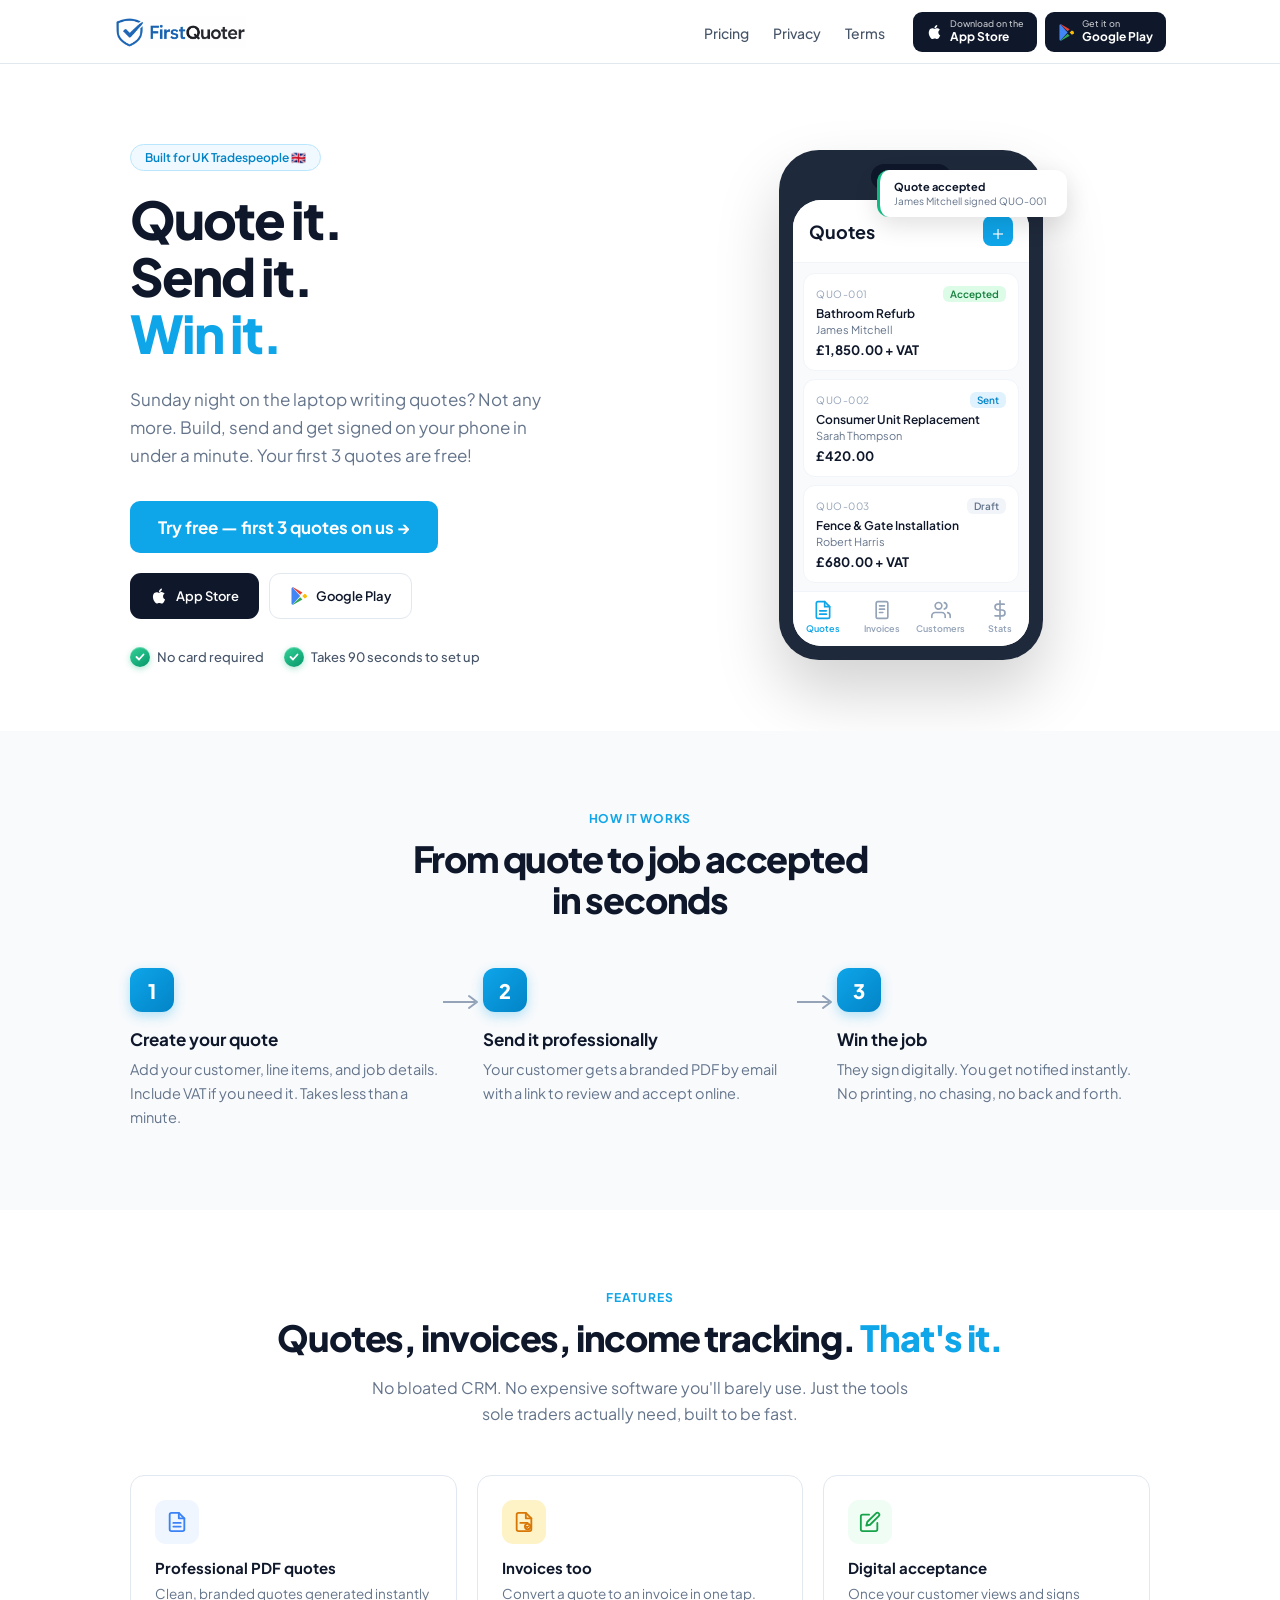
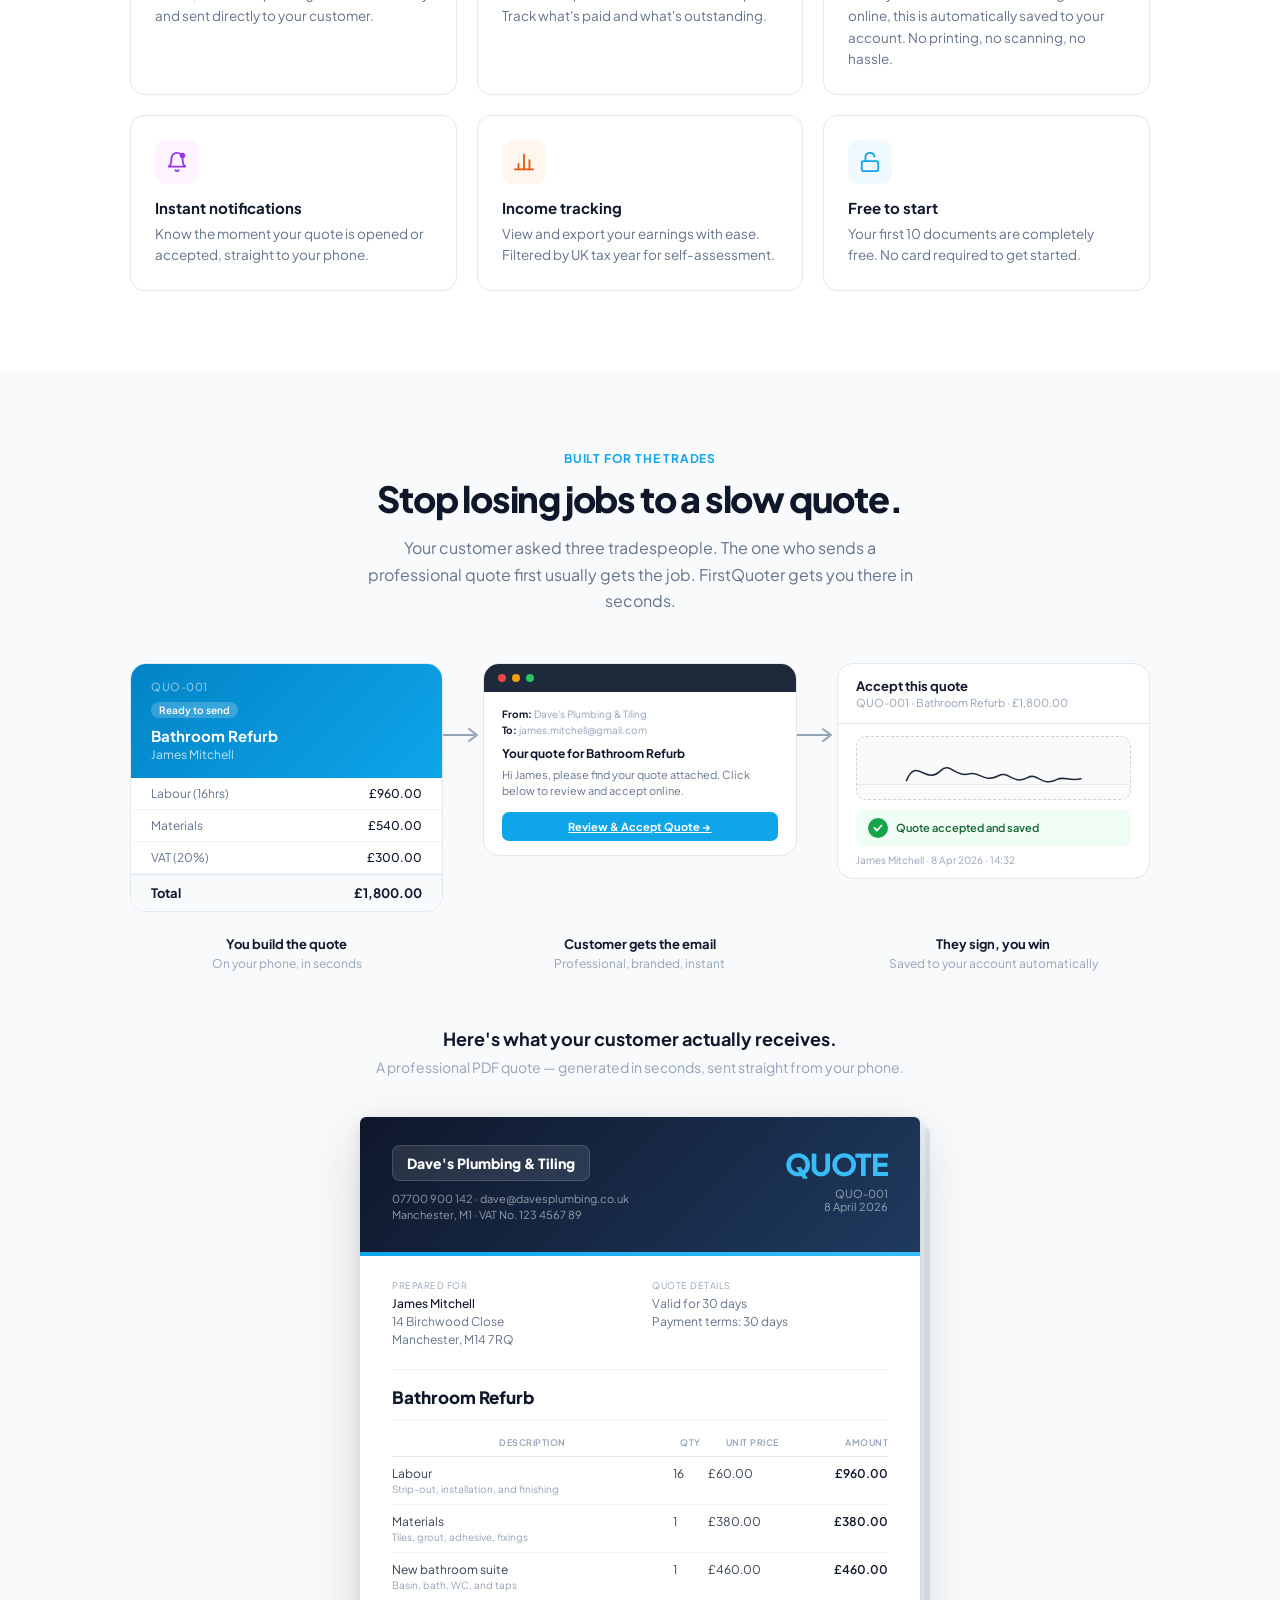
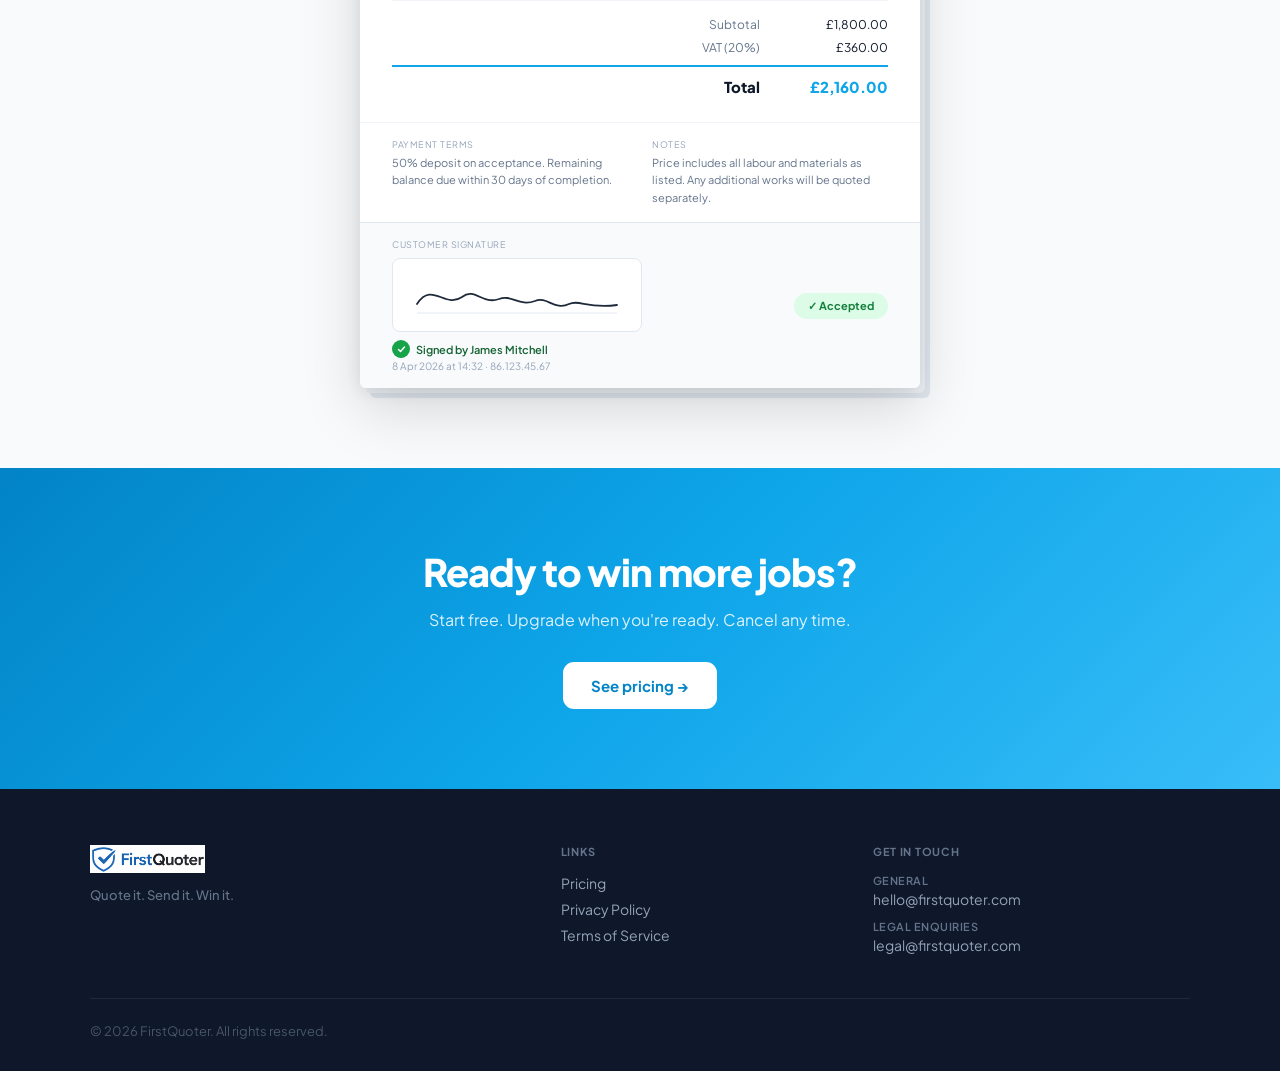
==== commit 708e82f3: "Index changes" ====
--- a/index.html
+++ b/index.html
@@ -106,8 +106,9 @@
           Send it.<br>
           <span class="accent">Win it.</span>
         </h1>
-        <p class="hero-sub">Professional quotes and invoices, sent from your phone in seconds. No paperwork. No WhatsApp. No lost evenings. Just more jobs won.</p>
-        <div class="hero-ctas">
+        <p class="hero-sub">Sunday night on the laptop writing quotes? Not any more. Build, send and get signed on your phone in under a minute. Your first 3 quotes are free!</p>
+        <a href="#hero-download" class="btn-hero-cta">Try free — first 3 quotes on us →</a>
+        <div class="hero-ctas" id="hero-download">
           <!-- TODO: Add App Store link when live -->
           <a href="#" class="btn-store-dark">
             <svg xmlns="http://www.w3.org/2000/svg" viewBox="0 0 24 24" fill="white" width="18" height="22">
@@ -133,7 +134,7 @@
                 <polyline points="1.5,5 4,7.5 8.5,2.5" stroke="white" stroke-width="1.8" stroke-linecap="round" stroke-linejoin="round"/>
               </svg>
             </div>
-            <span>Free to start</span>
+            <span>No card required</span>
           </div>
           <div class="trust-item">
             <div class="tick-badge">
@@ -141,15 +142,7 @@
                 <polyline points="1.5,5 4,7.5 8.5,2.5" stroke="white" stroke-width="1.8" stroke-linecap="round" stroke-linejoin="round"/>
               </svg>
             </div>
-            <span>No card required</span>
-          </div>
-          <div class="trust-item">
-            <div class="tick-badge">
-              <svg width="10" height="10" viewBox="0 0 10 10" fill="none">
-                <polyline points="1.5,5 4,7.5 8.5,2.5" stroke="white" stroke-width="1.8" stroke-linecap="round" stroke-linejoin="round"/>
-              </svg>
-            </div>
-            <span>Cancel anytime</span>
+            <span>Takes 90 seconds to set up</span>
           </div>
         </div>
       </div>
@@ -232,7 +225,7 @@
                     <line x1="12" y1="1" x2="12" y2="23"/>
                     <path d="M17 5H9.5a3.5 3.5 0 0 0 0 7h5a3.5 3.5 0 0 1 0 7H6"/>
                   </svg>
-                  <span class="phone-tab-label">Income</span>
+                  <span class="phone-tab-label">Stats</span>
                 </div>
               </div>
             </div>
--- a/style.css
+++ b/style.css
@@ -1950,3 +1950,34 @@
   color: rgba(186, 230, 253, 0.85);
   text-align: center;
 }
+
+/* ============================================================
+   HERO — primary CTA button
+   ============================================================ */
+.btn-hero-cta {
+  display: inline-block;
+  background: var(--blue);
+  color: #fff;
+  font-size: 17px;
+  font-weight: 700;
+  padding: 15px 28px;
+  border-radius: 10px;
+  text-decoration: none;
+  margin-bottom: 20px;
+  transition: background 0.15s, transform 0.1s;
+  scroll-behavior: smooth;
+}
+
+.btn-hero-cta:hover {
+  background: var(--blue-dark);
+  transform: translateY(-1px);
+}
+
+@media (max-width: 640px) {
+  .btn-hero-cta {
+    display: block;
+    text-align: center;
+    width: 100%;
+    box-sizing: border-box;
+  }
+}
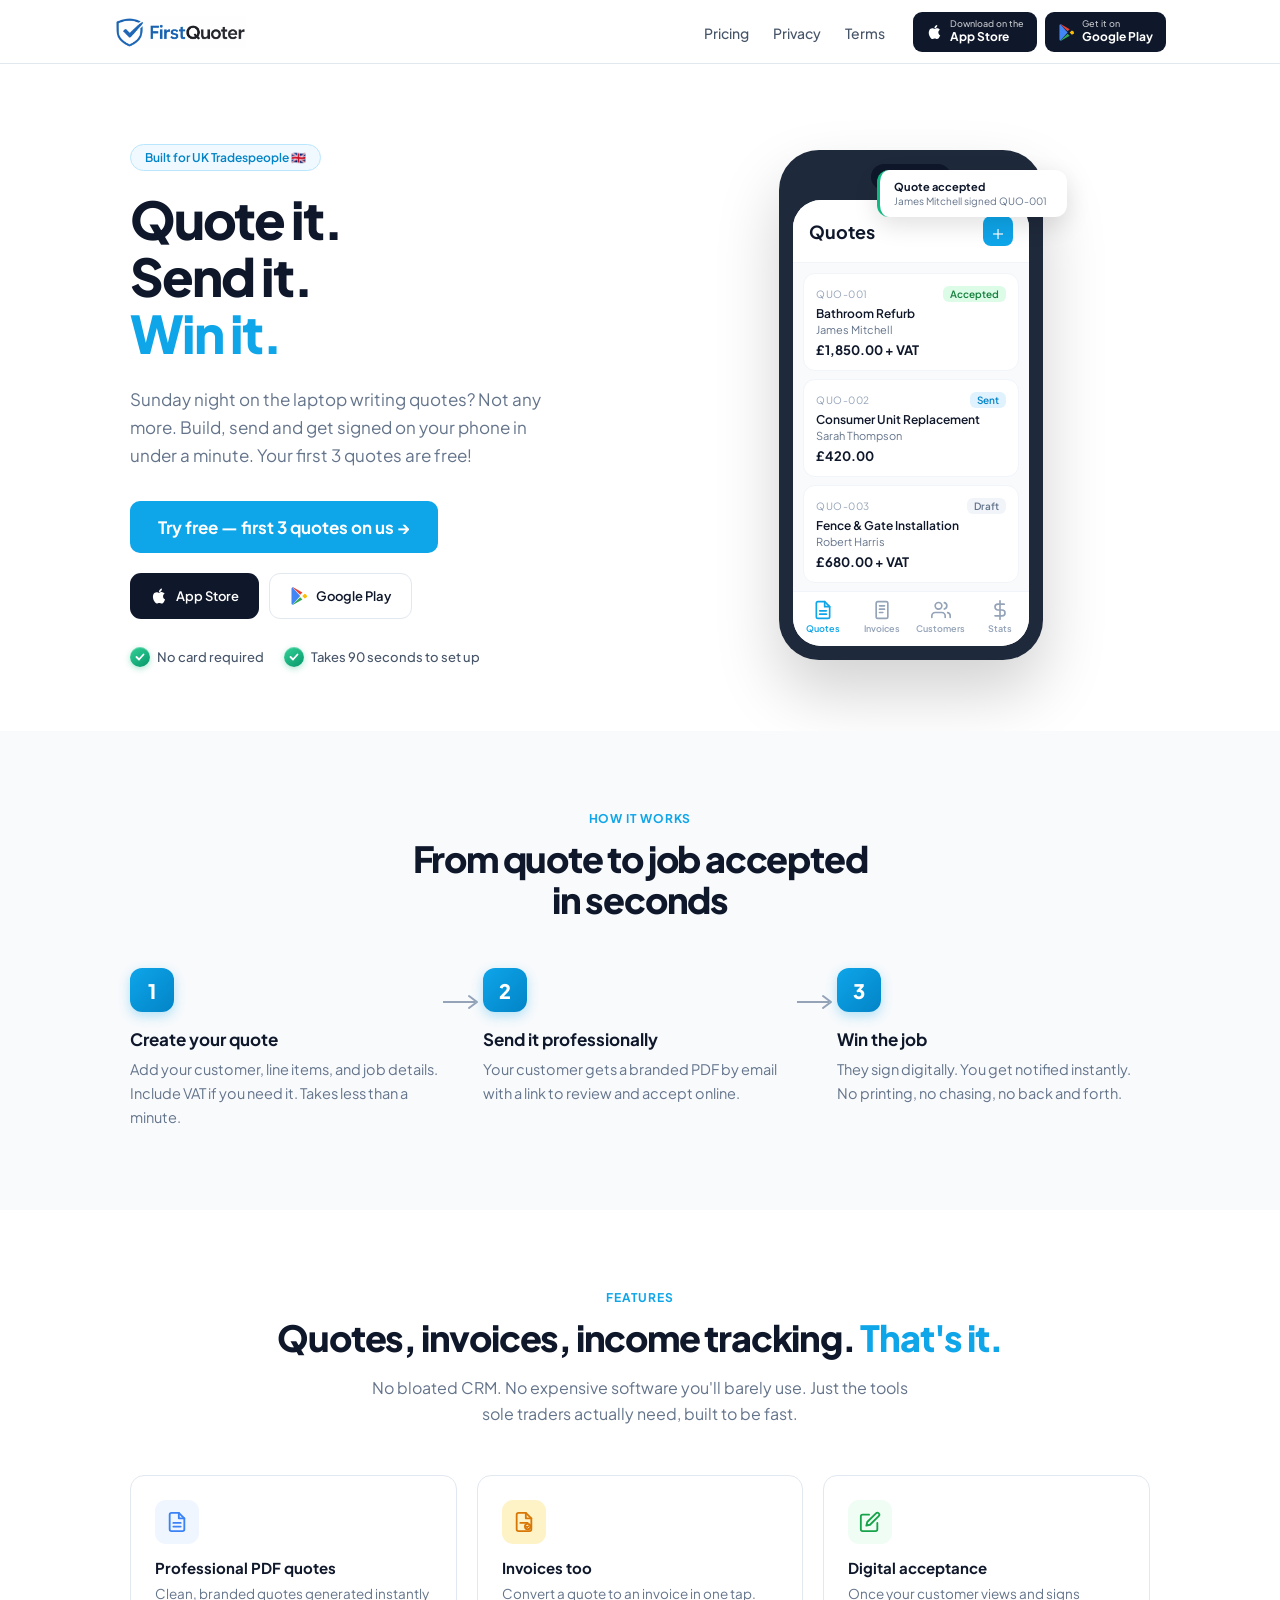
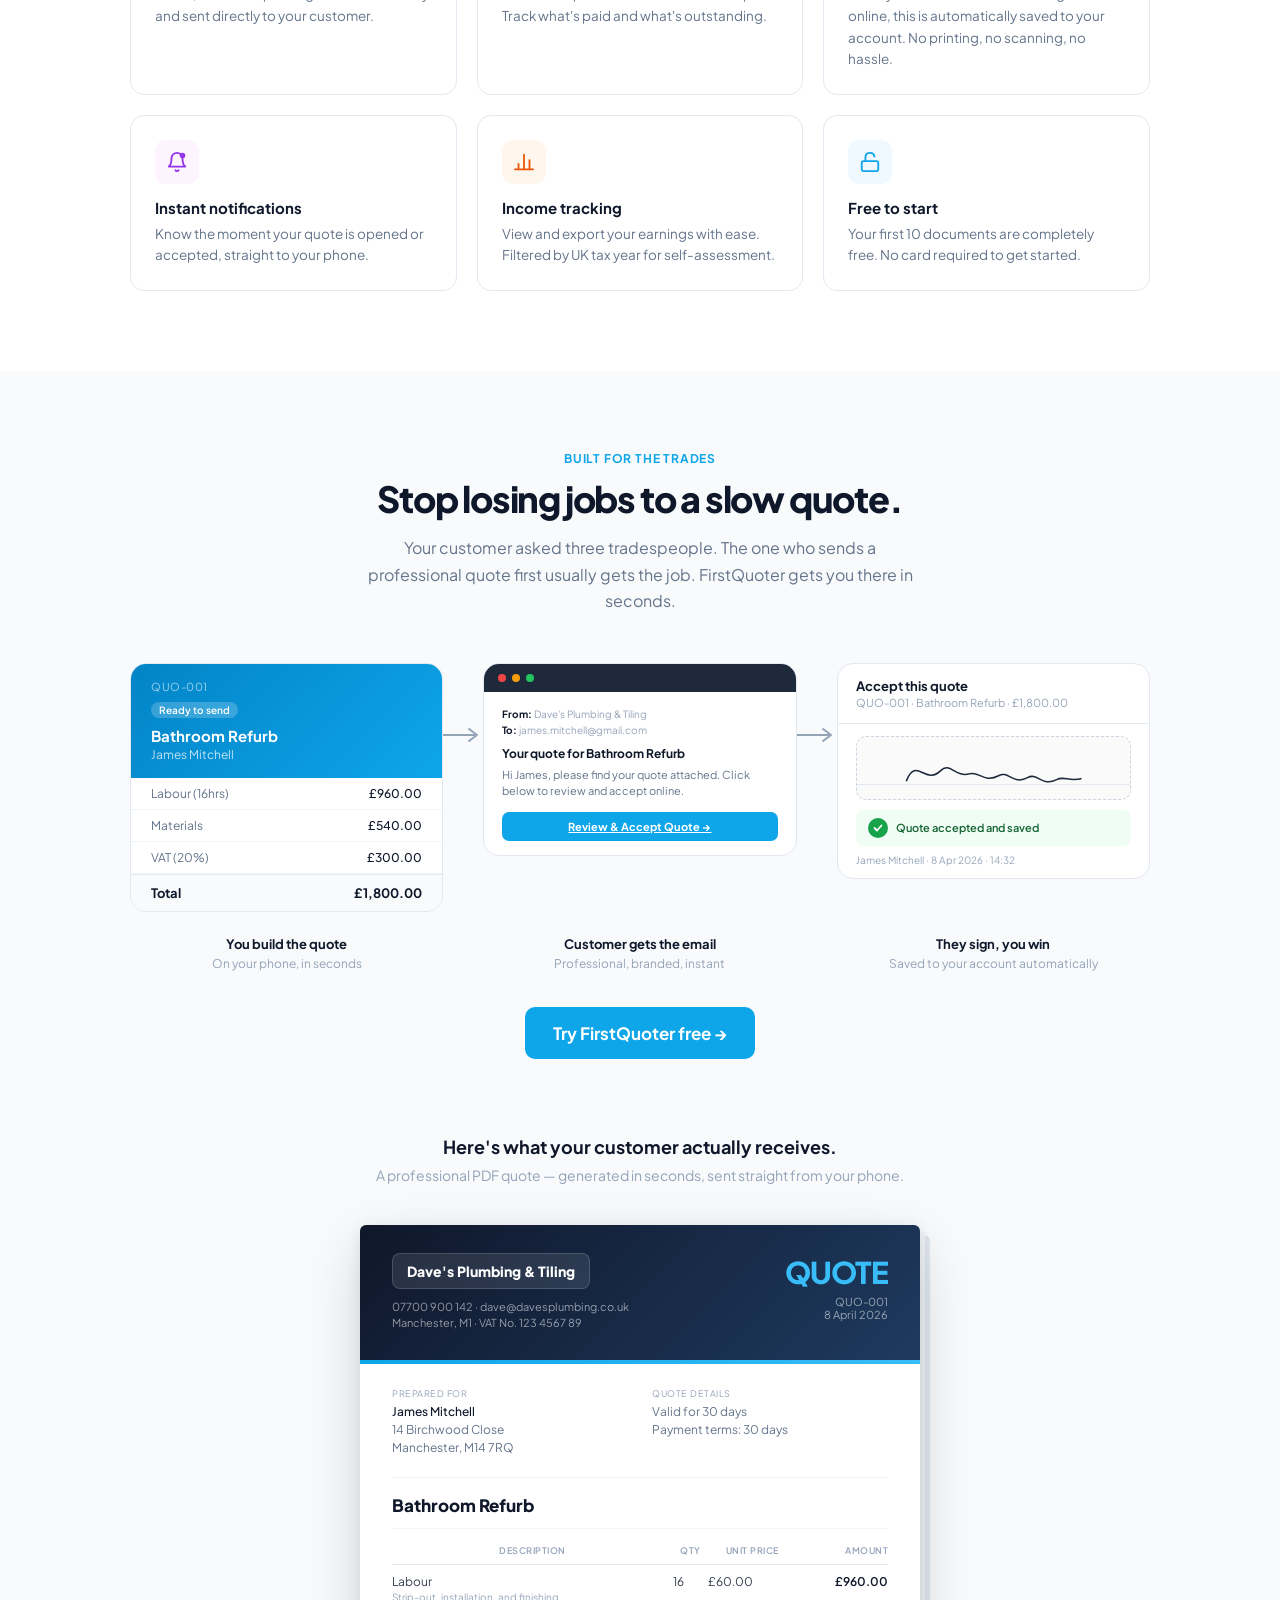
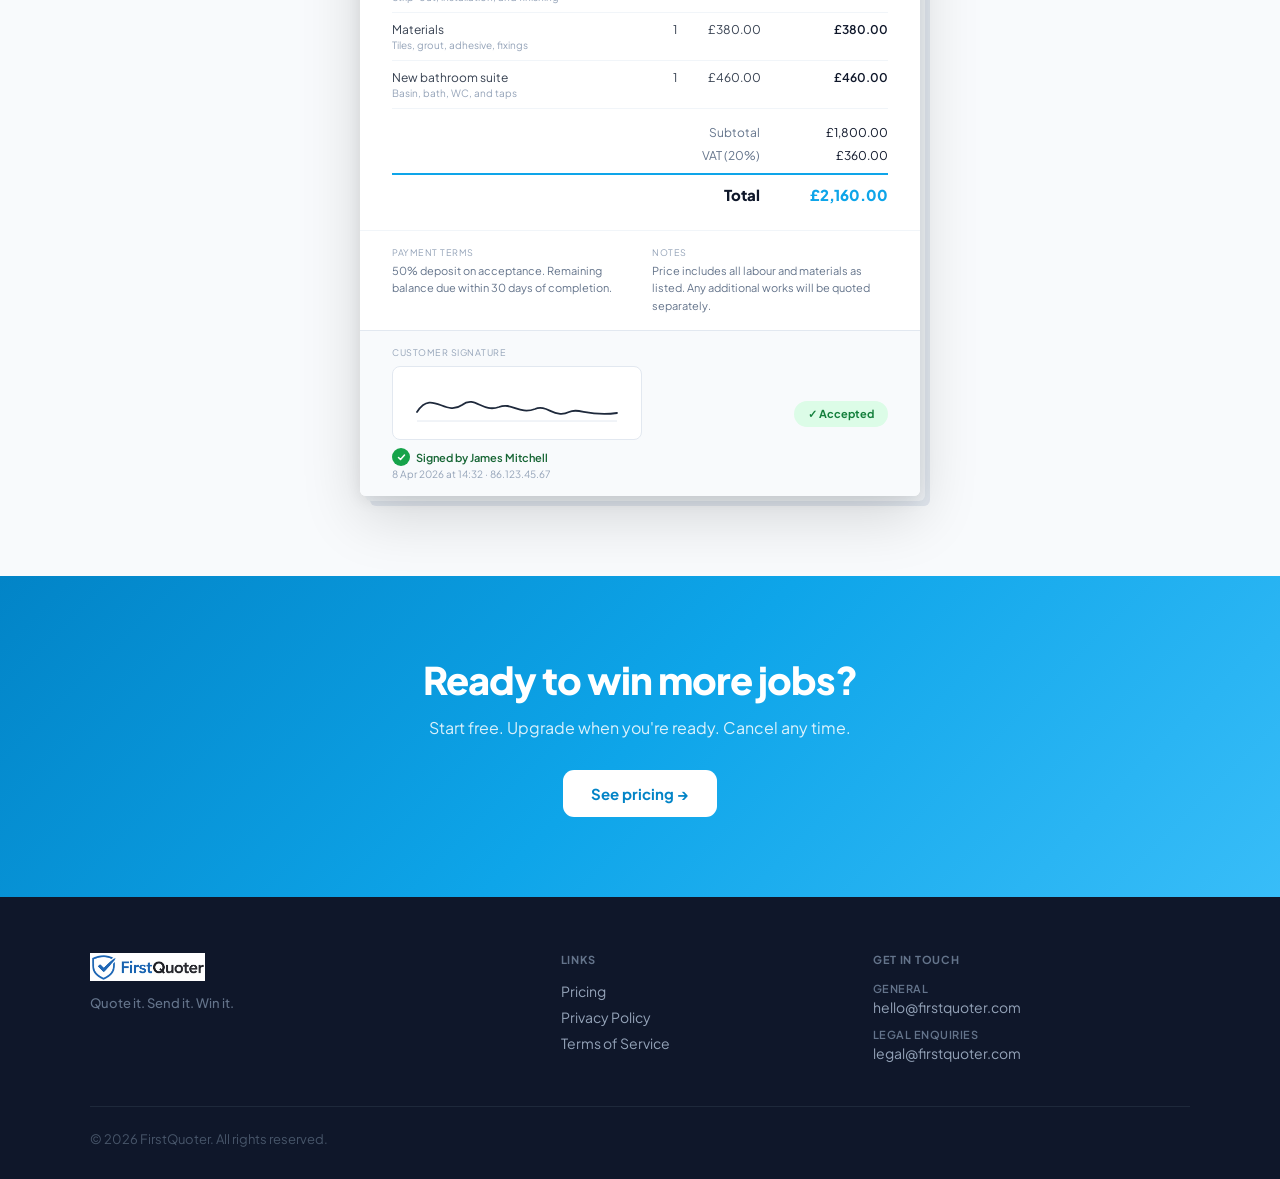
==== commit 2c716e6a: "pricing change" ====
--- a/index.html
+++ b/index.html
@@ -389,6 +389,9 @@
       <p class="section-subtext">Your customer asked three tradespeople. The one who sends a professional quote first usually gets the job. FirstQuoter gets you there in seconds.</p>
     </div>
 
+    <!-- TODO: When video asset is ready, swap inner content based on data-flow-mode. See docs/flow-animation.md -->
+    <div class="flow-animation-wrap" data-flow-mode="static">
+
     <!-- Subsection A: Flow sequence -->
     <div class="flow-grid">
 
@@ -485,6 +488,11 @@
         <div class="flow-label-sub">Saved to your account automatically</div>
       </div>
     </div>
+    <div style="text-align:center;margin-top:36px;">
+      <a href="#hero-download" class="btn-hero-cta">Try FirstQuoter free →</a>
+    </div>
+
+    </div><!-- end flow-animation-wrap -->
 
     <!-- Transition line -->
     <div class="flow-transition">
@@ -661,6 +669,27 @@
   </div>
 </footer>
 
+<!-- STICKY MOBILE CTA -->
+<div class="sticky-mobile-cta" id="sticky-mobile-cta" aria-hidden="true">
+  <a href="#hero-download" class="sticky-mobile-cta-btn">Try FirstQuoter free →</a>
+</div>
+
+<script>
+  (function () {
+    var bar = document.getElementById('sticky-mobile-cta');
+    var sentinel = document.querySelector('.how-it-works');
+    if (!bar || !sentinel || !window.IntersectionObserver) return;
+    var observer = new IntersectionObserver(function (entries) {
+      entries.forEach(function (entry) {
+        var visible = entry.isIntersecting;
+        bar.classList.toggle('sticky-mobile-cta--visible', visible);
+        bar.setAttribute('aria-hidden', visible ? 'false' : 'true');
+      });
+    }, { threshold: 0 });
+    observer.observe(sentinel);
+  }());
+</script>
+
 <script>
   const hamburger = document.querySelector('.nav-hamburger');
   const mobileMenu = document.getElementById('mobile-menu');
--- a/style.css
+++ b/style.css
@@ -1981,3 +1981,49 @@
     box-sizing: border-box;
   }
 }
+
+/* ============================================================
+   STICKY MOBILE CTA BAR (index.html only, <= 768px)
+   ============================================================ */
+.sticky-mobile-cta {
+  display: none;
+}
+
+@media (max-width: 768px) {
+  .sticky-mobile-cta {
+    display: block;
+    position: fixed;
+    bottom: 0;
+    left: 0;
+    right: 0;
+    z-index: 200;
+    background: var(--blue);
+    box-shadow: 0 -4px 16px rgba(0, 0, 0, 0.15);
+    padding: 12px 20px;
+    /* Hidden by default — revealed by IntersectionObserver */
+    opacity: 0;
+    pointer-events: none;
+    transform: translateY(100%);
+    transition: opacity 0.25s, transform 0.25s;
+  }
+
+  .sticky-mobile-cta--visible {
+    opacity: 1;
+    pointer-events: auto;
+    transform: translateY(0);
+  }
+
+  .sticky-mobile-cta-btn {
+    display: block;
+    text-align: center;
+    color: #fff;
+    font-size: 16px;
+    font-weight: 700;
+    text-decoration: none;
+    padding: 4px 0;
+  }
+
+  body {
+    padding-bottom: 60px;
+  }
+}
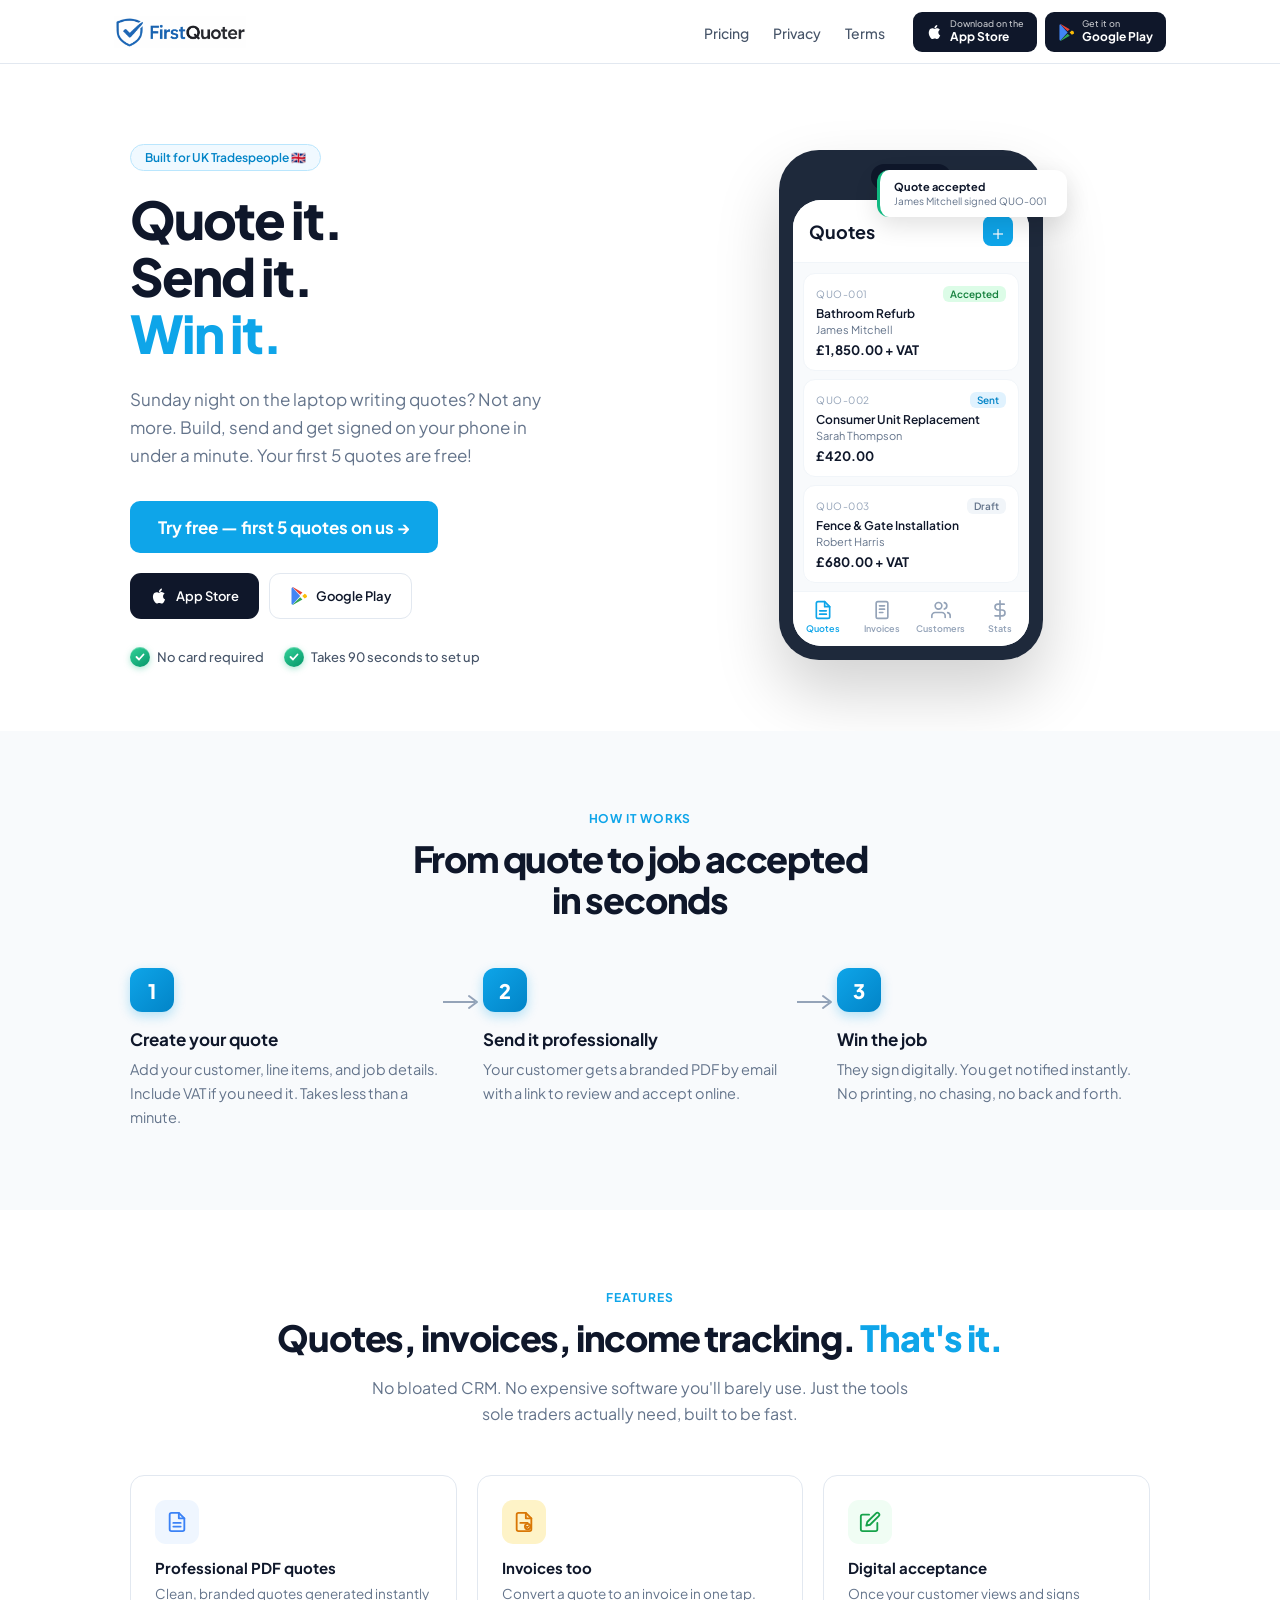
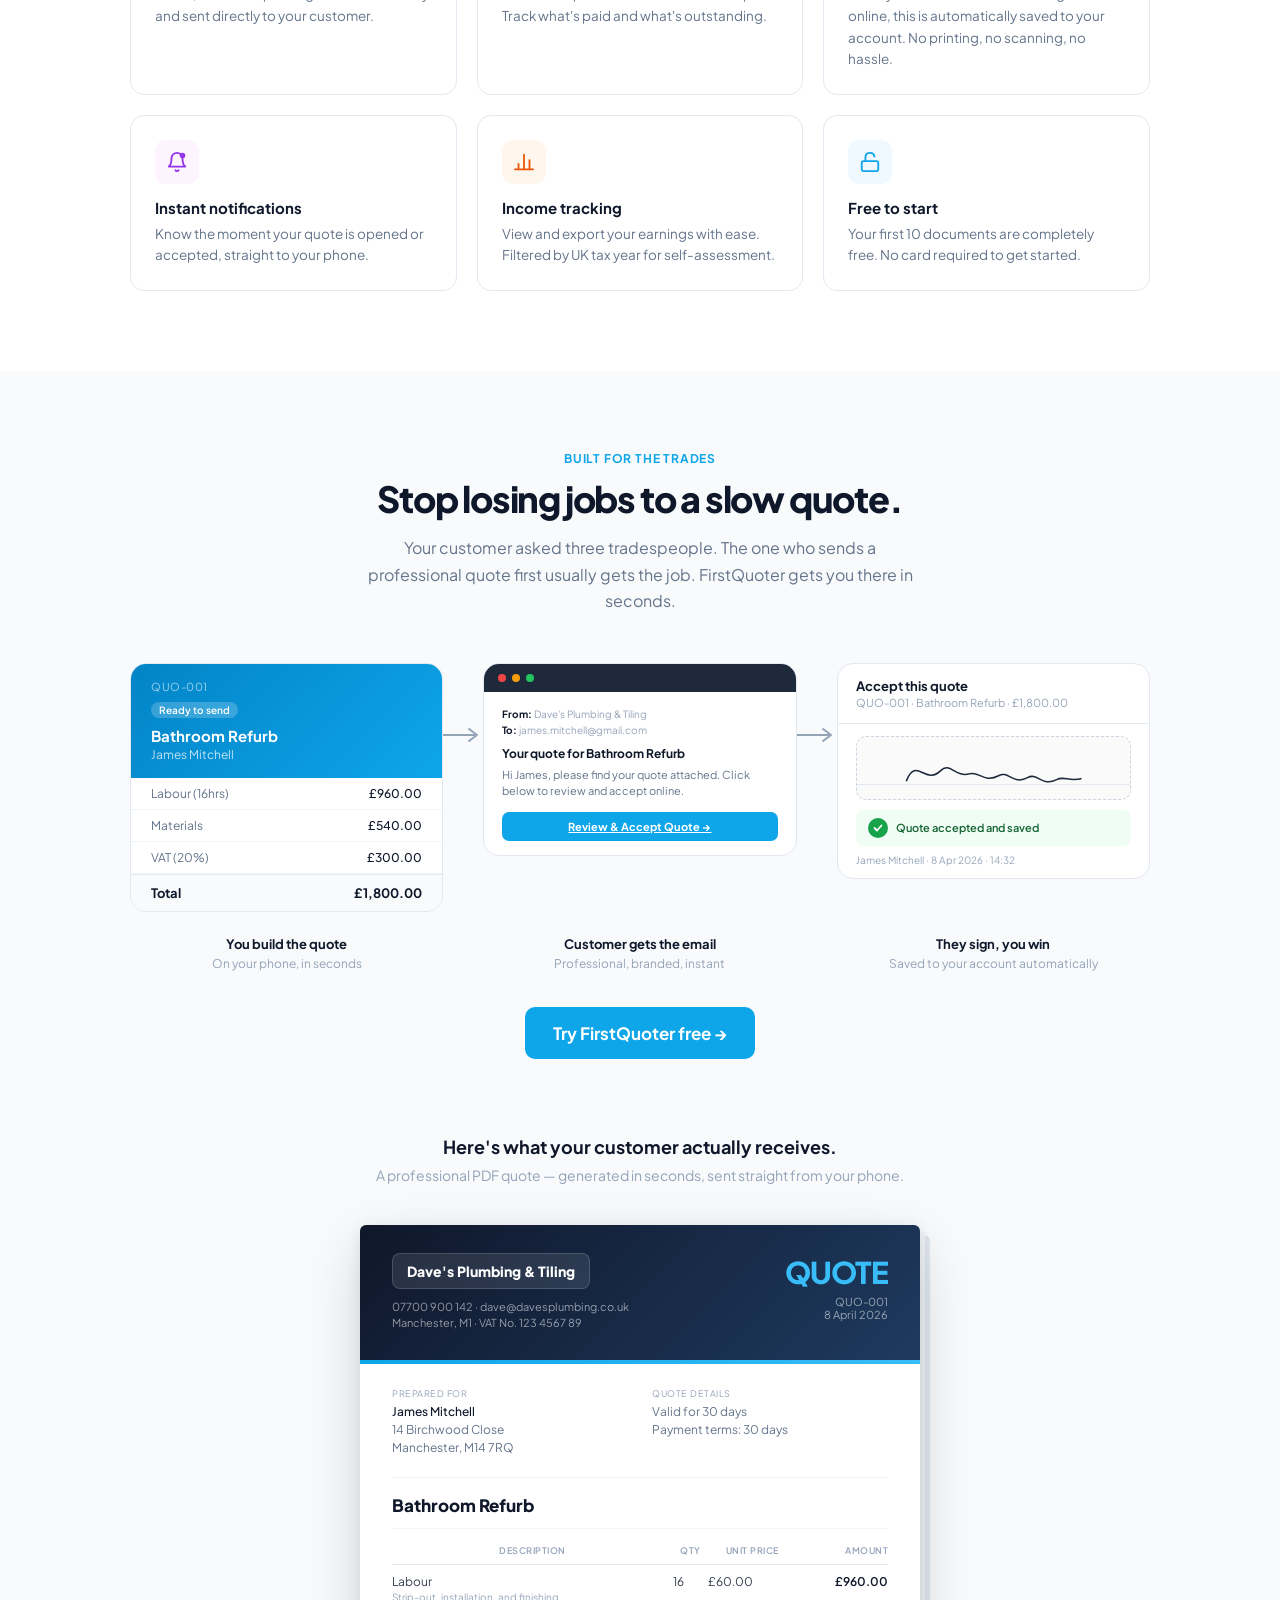
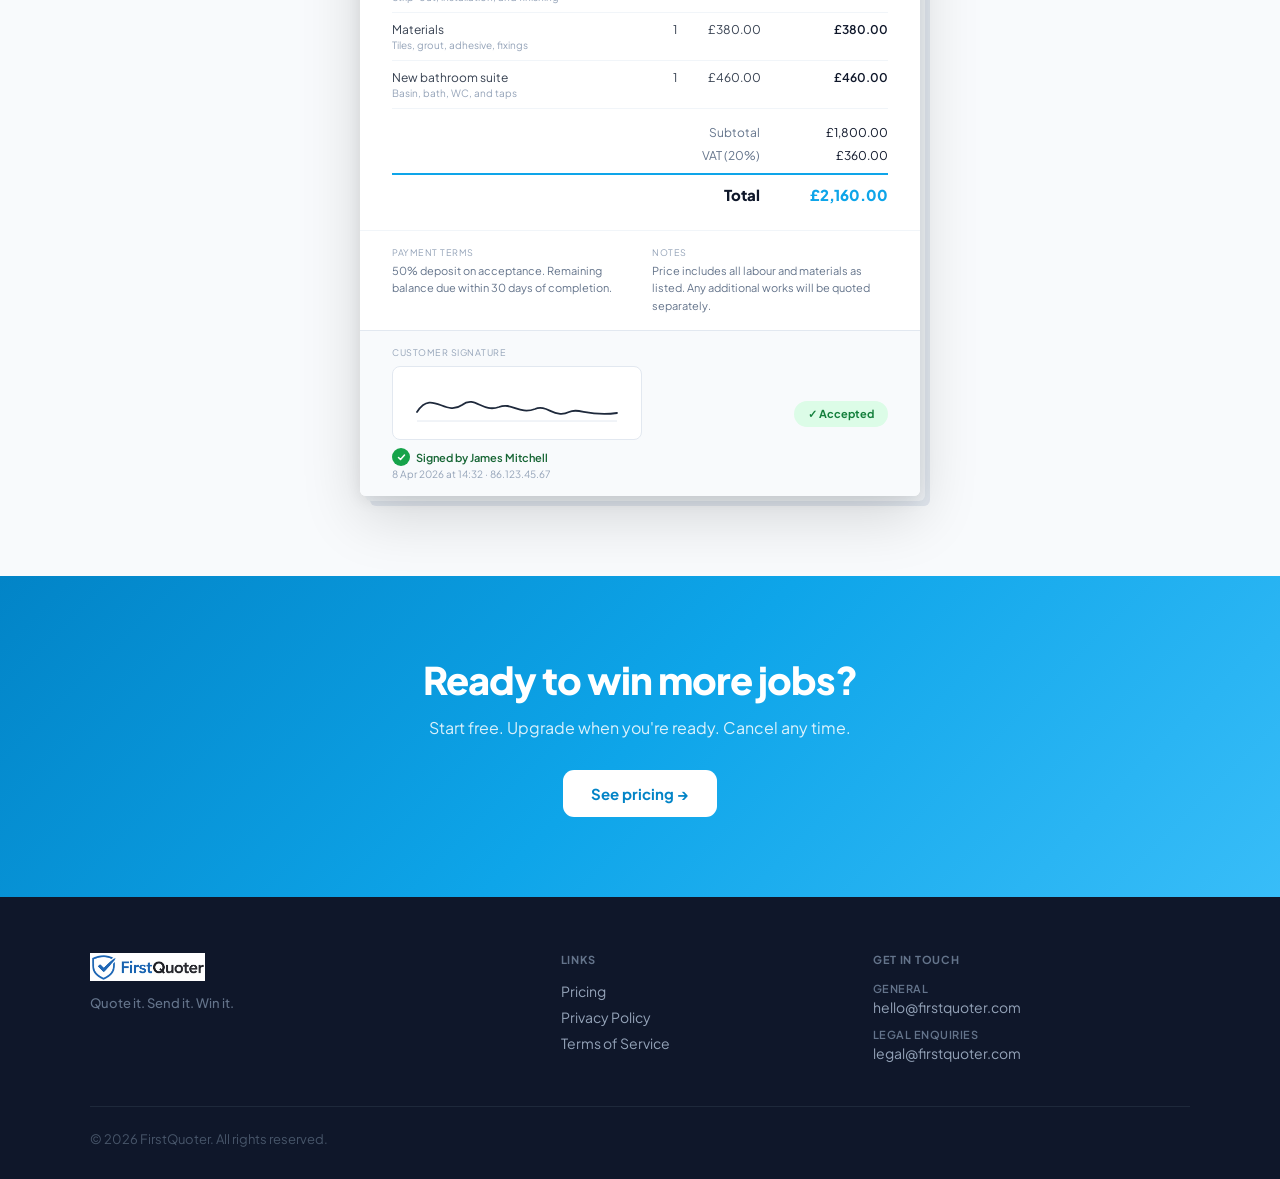
==== commit 8295ed76: "pricing change" ====
--- a/index.html
+++ b/index.html
@@ -106,8 +106,8 @@
           Send it.<br>
           <span class="accent">Win it.</span>
         </h1>
-        <p class="hero-sub">Sunday night on the laptop writing quotes? Not any more. Build, send and get signed on your phone in under a minute. Your first 3 quotes are free!</p>
-        <a href="#hero-download" class="btn-hero-cta">Try free — first 3 quotes on us →</a>
+        <p class="hero-sub">Sunday night on the laptop writing quotes? Not any more. Build, send and get signed on your phone in under a minute. Your first 5 quotes are free!</p>
+        <a href="#hero-download" class="btn-hero-cta">Try free — first 5 quotes on us →</a>
         <div class="hero-ctas" id="hero-download">
           <!-- TODO: Add App Store link when live -->
           <a href="#" class="btn-store-dark">
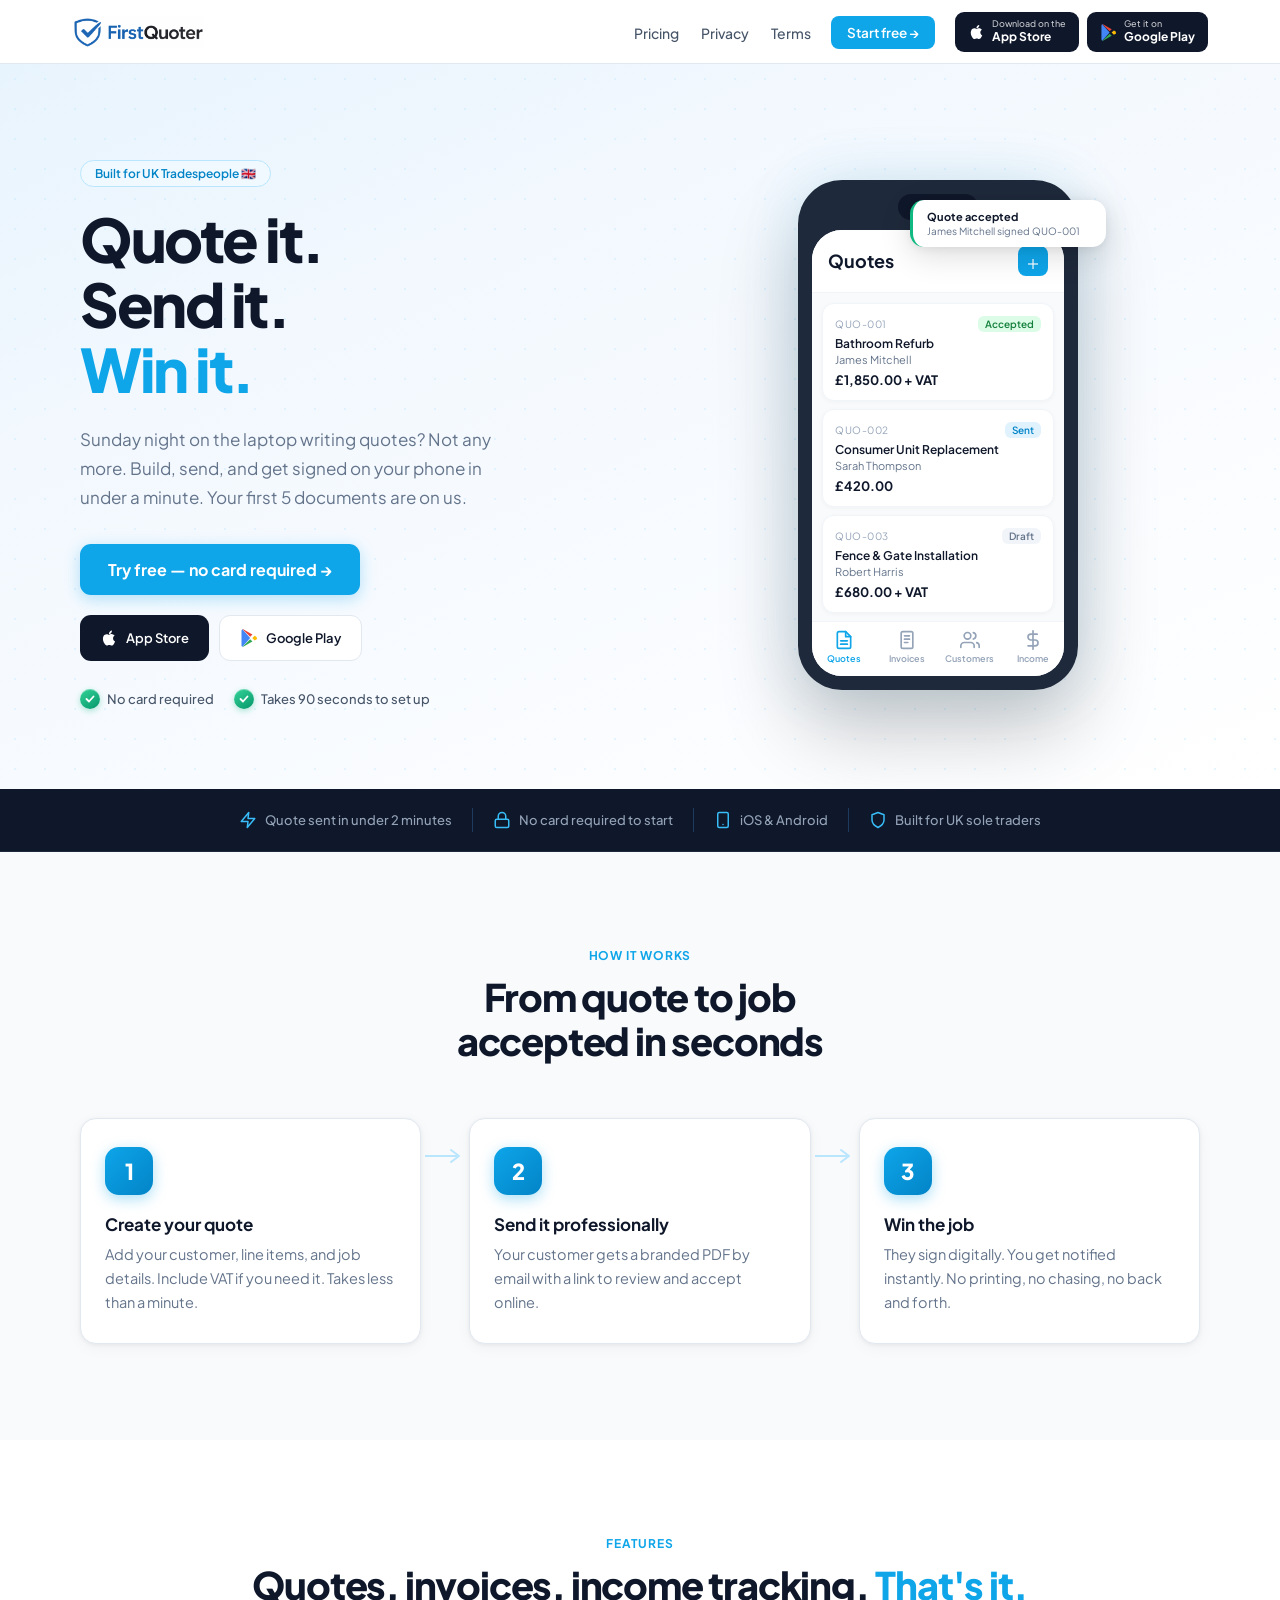
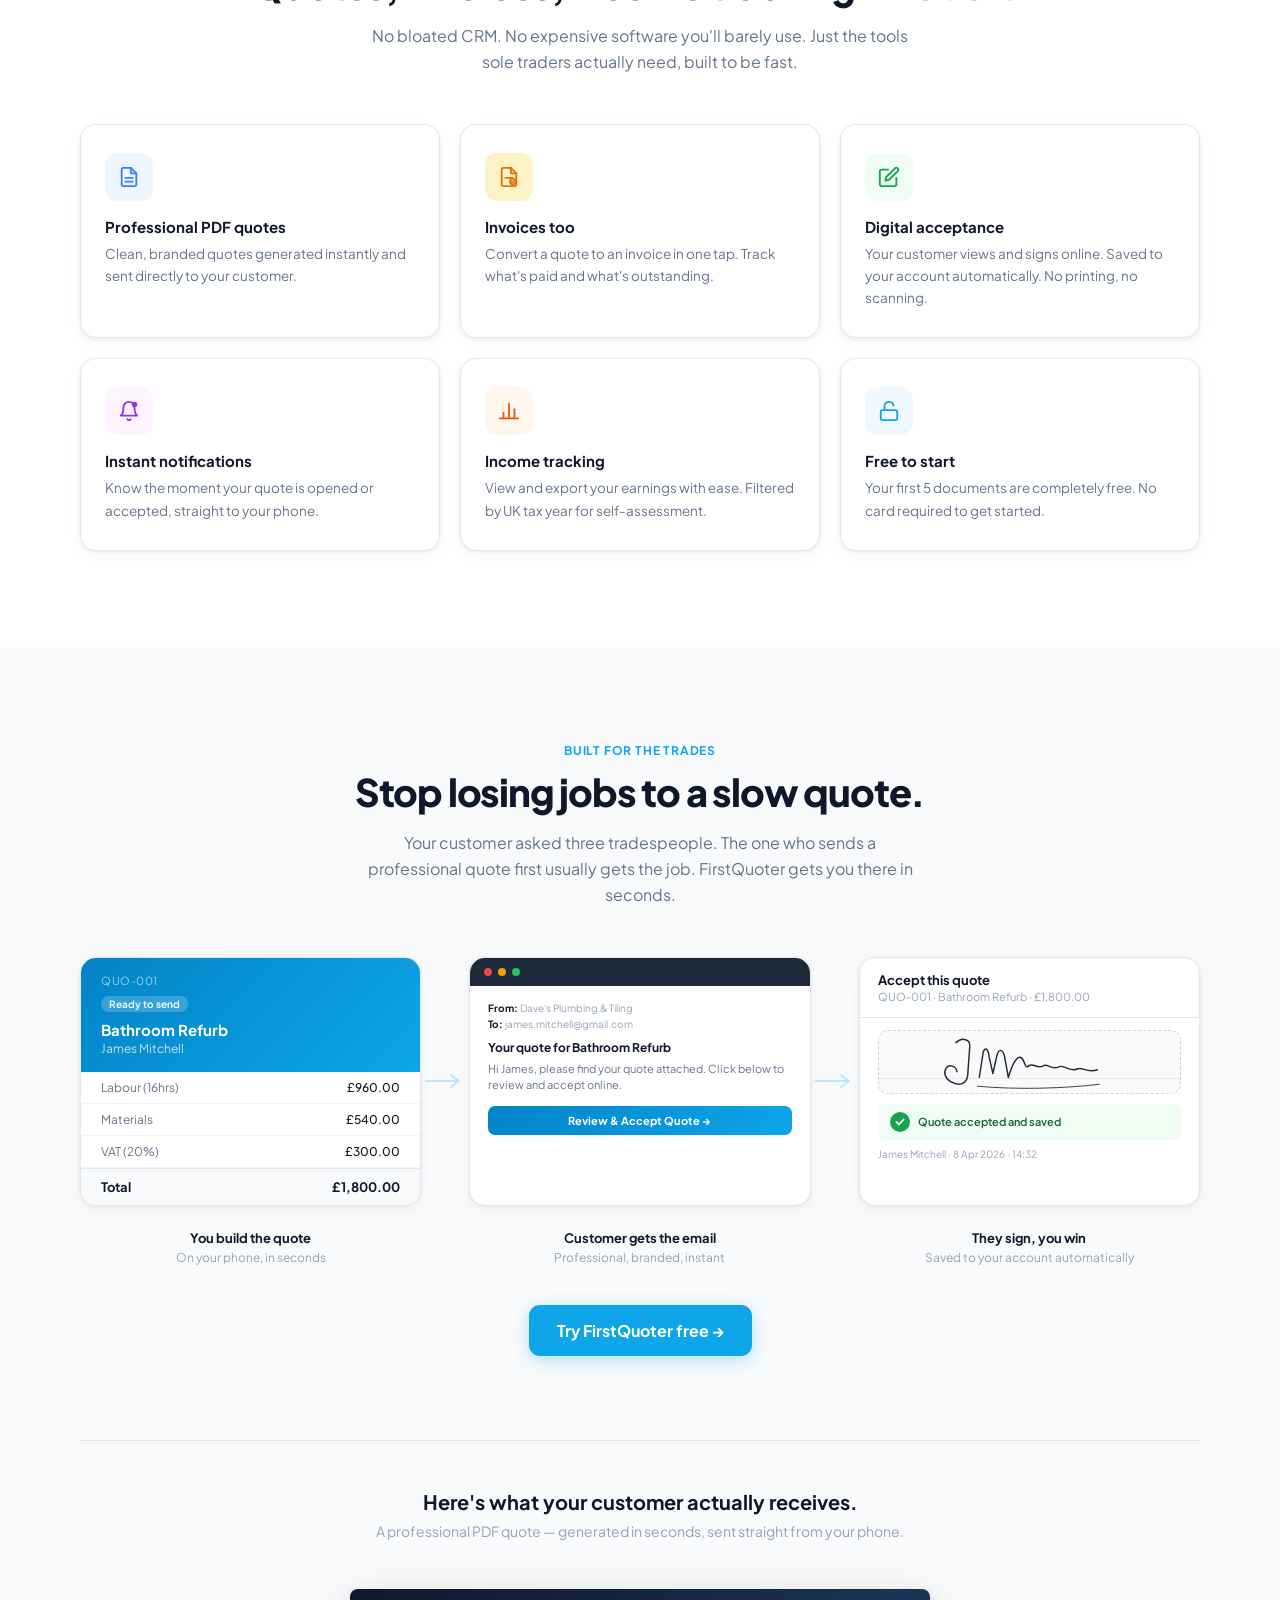
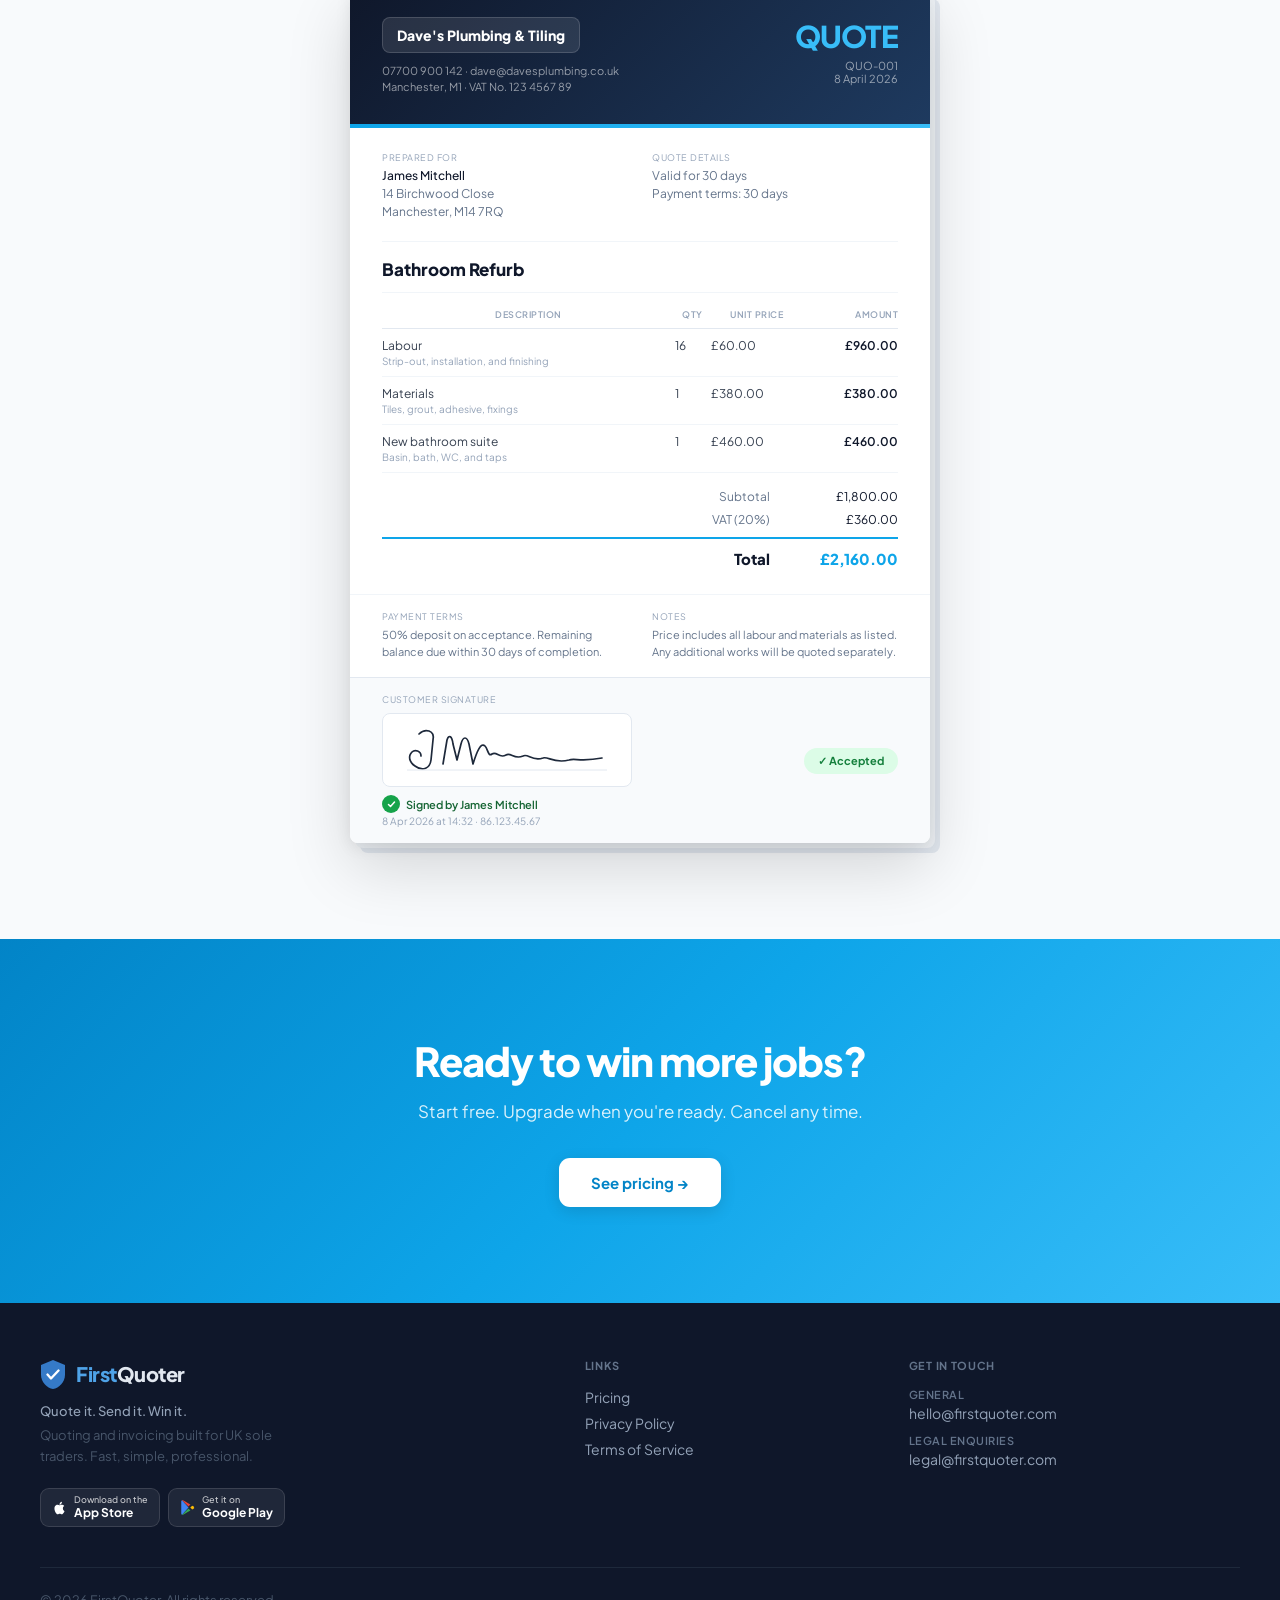
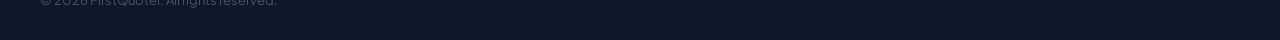
==== commit 36ab215f: "Redesign website: improved layout, visuals and mobile experience - Rewrote hero section with dot-pat" ====
--- a/index.html
+++ b/index.html
@@ -30,8 +30,8 @@
         <li><a href="privacy.html">Privacy</a></li>
         <li><a href="terms.html">Terms</a></li>
       </ul>
+      <a href="#hero-download" class="btn-nav-cta">Start free →</a>
       <div class="nav-badges">
-        <!-- TODO: Add App Store link when live -->
         <a href="#" class="store-badge" aria-label="Download on the App Store">
           <svg xmlns="http://www.w3.org/2000/svg" viewBox="0 0 24 24" fill="white" width="17" height="20">
             <path d="M18.71 19.5c-.83 1.24-1.71 2.45-3.05 2.47-1.34.03-1.77-.79-3.29-.79-1.53 0-2 .77-3.27.82-1.31.05-2.3-1.32-3.14-2.53C4.25 17 2.94 12.45 4.7 9.39c.87-1.52 2.43-2.48 4.12-2.51 1.28-.02 2.5.87 3.29.87.78 0 2.26-1.07 3.8-.91.65.03 2.47.26 3.64 1.98-.09.06-2.17 1.28-2.15 3.81.03 3.02 2.65 4.03 2.68 4.04-.03.07-.42 1.44-1.38 2.83M13 3.5c.73-.83 1.94-1.46 2.94-1.5.13 1.17-.34 2.35-1.04 3.19-.69.85-1.83 1.51-2.95 1.42-.15-1.15.41-2.35 1.05-3.11z"/>
@@ -41,7 +41,6 @@
             <span class="store-badge-name">App Store</span>
           </div>
         </a>
-        <!-- TODO: Add Google Play link when live -->
         <a href="#" class="store-badge" aria-label="Get it on Google Play">
           <svg xmlns="http://www.w3.org/2000/svg" viewBox="0 0 24 24" width="17" height="17">
             <path d="M3.18 23.76c.32.18.68.2 1.03.06l12.35-7.13-2.96-2.97-10.42 10.04z" fill="#34A853"/>
@@ -66,8 +65,8 @@
       <li><a href="privacy.html">Privacy</a></li>
       <li><a href="terms.html">Terms</a></li>
     </ul>
+    <a href="#hero-download" class="btn-nav-cta btn-nav-cta--mobile">Start free →</a>
     <div class="nav-badges">
-      <!-- TODO: Add App Store link when live -->
       <a href="#" class="store-badge" aria-label="Download on the App Store">
         <svg xmlns="http://www.w3.org/2000/svg" viewBox="0 0 24 24" fill="white" width="17" height="20">
           <path d="M18.71 19.5c-.83 1.24-1.71 2.45-3.05 2.47-1.34.03-1.77-.79-3.29-.79-1.53 0-2 .77-3.27.82-1.31.05-2.3-1.32-3.14-2.53C4.25 17 2.94 12.45 4.7 9.39c.87-1.52 2.43-2.48 4.12-2.51 1.28-.02 2.5.87 3.29.87.78 0 2.26-1.07 3.8-.91.65.03 2.47.26 3.64 1.98-.09.06-2.17 1.28-2.15 3.81.03 3.02 2.65 4.03 2.68 4.04-.03.07-.42 1.44-1.38 2.83M13 3.5c.73-.83 1.94-1.46 2.94-1.5.13 1.17-.34 2.35-1.04 3.19-.69.85-1.83 1.51-2.95 1.42-.15-1.15.41-2.35 1.05-3.11z"/>
@@ -77,7 +76,6 @@
           <span class="store-badge-name">App Store</span>
         </div>
       </a>
-      <!-- TODO: Add Google Play link when live -->
       <a href="#" class="store-badge" aria-label="Get it on Google Play">
         <svg xmlns="http://www.w3.org/2000/svg" viewBox="0 0 24 24" width="17" height="17">
           <path d="M3.18 23.76c.32.18.68.2 1.03.06l12.35-7.13-2.96-2.97-10.42 10.04z" fill="#34A853"/>
@@ -96,6 +94,7 @@
 
 <!-- SECTION 1: HERO -->
 <section class="hero">
+  <div class="hero-dot-pattern" aria-hidden="true"></div>
   <div class="container">
     <div class="hero-grid">
       <!-- LEFT COLUMN -->
@@ -106,17 +105,15 @@
           Send it.<br>
           <span class="accent">Win it.</span>
         </h1>
-        <p class="hero-sub">Sunday night on the laptop writing quotes? Not any more. Build, send and get signed on your phone in under a minute. Your first 5 quotes are free!</p>
-        <a href="#hero-download" class="btn-hero-cta">Try free — first 5 quotes on us →</a>
+        <p class="hero-sub">Sunday night on the laptop writing quotes? Not any more. Build, send, and get signed on your phone in under a minute. Your first 5 documents are on us.</p>
+        <a href="#hero-download" class="btn-hero-cta">Try free — no card required →</a>
         <div class="hero-ctas" id="hero-download">
-          <!-- TODO: Add App Store link when live -->
           <a href="#" class="btn-store-dark">
             <svg xmlns="http://www.w3.org/2000/svg" viewBox="0 0 24 24" fill="white" width="18" height="22">
               <path d="M18.71 19.5c-.83 1.24-1.71 2.45-3.05 2.47-1.34.03-1.77-.79-3.29-.79-1.53 0-2 .77-3.27.82-1.31.05-2.3-1.32-3.14-2.53C4.25 17 2.94 12.45 4.7 9.39c.87-1.52 2.43-2.48 4.12-2.51 1.28-.02 2.5.87 3.29.87.78 0 2.26-1.07 3.8-.91.65.03 2.47.26 3.64 1.98-.09.06-2.17 1.28-2.15 3.81.03 3.02 2.65 4.03 2.68 4.04-.03.07-.42 1.44-1.38 2.83M13 3.5c.73-.83 1.94-1.46 2.94-1.5.13 1.17-.34 2.35-1.04 3.19-.69.85-1.83 1.51-2.95 1.42-.15-1.15.41-2.35 1.05-3.11z"/>
             </svg>
             App Store
           </a>
-          <!-- TODO: Add Google Play link when live -->
           <a href="#" class="btn-store-light">
             <svg xmlns="http://www.w3.org/2000/svg" viewBox="0 0 24 24" width="18" height="18">
               <path d="M3.18 23.76c.32.18.68.2 1.03.06l12.35-7.13-2.96-2.97-10.42 10.04z" fill="#34A853"/>
@@ -160,7 +157,6 @@
               </div>
               <!-- Quote cards -->
               <div class="phone-cards">
-                <!-- Card 1: Accepted -->
                 <div class="phone-card">
                   <div class="phone-card-top">
                     <span class="phone-card-ref">QUO-001</span>
@@ -170,7 +166,6 @@
                   <div class="phone-card-customer">James Mitchell</div>
                   <div class="phone-card-amount">£1,850.00 + VAT</div>
                 </div>
-                <!-- Card 2: Sent -->
                 <div class="phone-card">
                   <div class="phone-card-top">
                     <span class="phone-card-ref">QUO-002</span>
@@ -180,7 +175,6 @@
                   <div class="phone-card-customer">Sarah Thompson</div>
                   <div class="phone-card-amount">£420.00</div>
                 </div>
-                <!-- Card 3: Draft -->
                 <div class="phone-card">
                   <div class="phone-card-top">
                     <span class="phone-card-ref">QUO-003</span>
@@ -225,7 +219,7 @@
                     <line x1="12" y1="1" x2="12" y2="23"/>
                     <path d="M17 5H9.5a3.5 3.5 0 0 0 0 7h5a3.5 3.5 0 0 1 0 7H6"/>
                   </svg>
-                  <span class="phone-tab-label">Stats</span>
+                  <span class="phone-tab-label">Income</span>
                 </div>
               </div>
             </div>
@@ -241,42 +235,77 @@
   </div>
 </section>
 
+<!-- PROOF STRIP -->
+<section class="proof-strip">
+  <div class="proof-strip-inner">
+    <div class="proof-item">
+      <svg width="18" height="18" viewBox="0 0 24 24" fill="none" stroke="#38bdf8" stroke-width="2" stroke-linecap="round" stroke-linejoin="round" aria-hidden="true">
+        <polygon points="13 2 3 14 12 14 11 22 21 10 12 10 13 2"/>
+      </svg>
+      <span>Quote sent in under 2 minutes</span>
+    </div>
+    <div class="proof-divider" aria-hidden="true"></div>
+    <div class="proof-item">
+      <svg width="18" height="18" viewBox="0 0 24 24" fill="none" stroke="#38bdf8" stroke-width="2" stroke-linecap="round" stroke-linejoin="round" aria-hidden="true">
+        <rect x="3" y="11" width="18" height="11" rx="2" ry="2"/>
+        <path d="M7 11V7a5 5 0 0 1 10 0v4"/>
+      </svg>
+      <span>No card required to start</span>
+    </div>
+    <div class="proof-divider" aria-hidden="true"></div>
+    <div class="proof-item">
+      <svg width="18" height="18" viewBox="0 0 24 24" fill="none" stroke="#38bdf8" stroke-width="2" stroke-linecap="round" stroke-linejoin="round" aria-hidden="true">
+        <rect x="5" y="2" width="14" height="20" rx="2" ry="2"/>
+        <line x1="12" y1="18" x2="12.01" y2="18"/>
+      </svg>
+      <span>iOS &amp; Android</span>
+    </div>
+    <div class="proof-divider" aria-hidden="true"></div>
+    <div class="proof-item">
+      <svg width="18" height="18" viewBox="0 0 24 24" fill="none" stroke="#38bdf8" stroke-width="2" stroke-linecap="round" stroke-linejoin="round" aria-hidden="true">
+        <path d="M12 22s8-4 8-10V5l-8-3-8 3v7c0 6 8 10 8 10z"/>
+      </svg>
+      <span>Built for UK sole traders</span>
+    </div>
+  </div>
+</section>
+
 <!-- SECTION 2: HOW IT WORKS -->
 <section class="how-it-works">
   <div class="container">
-    <div class="section-center" style="margin-bottom: 48px;">
+    <div class="section-center" style="margin-bottom: 56px;">
       <p class="section-label">How it works</p>
-      <h2 class="section-heading" style="max-width: 480px; margin: 0 auto 0;">From quote to job accepted in seconds</h2>
+      <h2 class="section-heading reveal" style="max-width: 480px; margin: 0 auto;">From quote to job accepted in seconds</h2>
     </div>
     <div class="steps-grid">
       <!-- Step 1 -->
-      <div class="step">
+      <div class="step reveal">
         <div class="step-number">1</div>
         <h3>Create your quote</h3>
         <p>Add your customer, line items, and job details. Include VAT if you need it. Takes less than a minute.</p>
       </div>
       <!-- Arrow -->
-      <div class="step-arrow">
+      <div class="step-arrow" aria-hidden="true">
         <svg width="40" height="24" viewBox="0 0 40 24" fill="none">
-          <line x1="0" y1="12" x2="32" y2="12" stroke="#94a3b8" stroke-width="2"/>
-          <polyline points="26,6 34,12 26,18" stroke="#94a3b8" stroke-width="2" fill="none" stroke-linecap="round" stroke-linejoin="round"/>
+          <line x1="0" y1="12" x2="32" y2="12" stroke="#bae6fd" stroke-width="2"/>
+          <polyline points="26,6 34,12 26,18" stroke="#bae6fd" stroke-width="2" fill="none" stroke-linecap="round" stroke-linejoin="round"/>
         </svg>
       </div>
       <!-- Step 2 -->
-      <div class="step">
+      <div class="step reveal">
         <div class="step-number">2</div>
         <h3>Send it professionally</h3>
         <p>Your customer gets a branded PDF by email with a link to review and accept online.</p>
       </div>
       <!-- Arrow -->
-      <div class="step-arrow">
+      <div class="step-arrow" aria-hidden="true">
         <svg width="40" height="24" viewBox="0 0 40 24" fill="none">
-          <line x1="0" y1="12" x2="32" y2="12" stroke="#94a3b8" stroke-width="2"/>
-          <polyline points="26,6 34,12 26,18" stroke="#94a3b8" stroke-width="2" fill="none" stroke-linecap="round" stroke-linejoin="round"/>
+          <line x1="0" y1="12" x2="32" y2="12" stroke="#bae6fd" stroke-width="2"/>
+          <polyline points="26,6 34,12 26,18" stroke="#bae6fd" stroke-width="2" fill="none" stroke-linecap="round" stroke-linejoin="round"/>
         </svg>
       </div>
       <!-- Step 3 -->
-      <div class="step">
+      <div class="step reveal">
         <div class="step-number">3</div>
         <h3>Win the job</h3>
         <p>They sign digitally. You get notified instantly. No printing, no chasing, no back and forth.</p>
@@ -290,13 +319,12 @@
   <div class="container">
     <div class="section-center" style="margin-bottom: 48px;">
       <p class="section-label">Features</p>
-      <h2 class="section-heading">Quotes, invoices, income tracking. <span style="color: var(--blue)">That's it.</span></h2>
+      <h2 class="section-heading reveal">Quotes, invoices, income tracking. <span style="color: var(--blue)">That's it.</span></h2>
       <p class="section-subtext">No bloated CRM. No expensive software you'll barely use. Just the tools sole traders actually need, built to be fast.</p>
     </div>
     <div class="features-grid">
 
-      <!-- 1: Professional PDF quotes -->
-      <div class="feature-card">
+      <div class="feature-card reveal">
         <div class="feature-icon-wrap" style="background: #eff6ff;">
           <svg width="22" height="22" viewBox="0 0 24 24" fill="none" stroke="#3b82f6" stroke-width="2" stroke-linecap="round" stroke-linejoin="round">
             <path d="M14 2H6a2 2 0 0 0-2 2v16a2 2 0 0 0 2 2h12a2 2 0 0 0 2-2V8z"/>
@@ -309,8 +337,7 @@
         <p>Clean, branded quotes generated instantly and sent directly to your customer.</p>
       </div>
 
-      <!-- 2: Invoices too -->
-      <div class="feature-card">
+      <div class="feature-card reveal">
         <div class="feature-icon-wrap" style="background: #fef3c7;">
           <svg width="22" height="22" viewBox="0 0 24 24" fill="none" stroke="#d97706" stroke-width="2" stroke-linecap="round" stroke-linejoin="round">
             <path d="M14 2H6a2 2 0 0 0-2 2v16a2 2 0 0 0 2 2h12a2 2 0 0 0 2-2V8z"/>
@@ -324,8 +351,7 @@
         <p>Convert a quote to an invoice in one tap. Track what's paid and what's outstanding.</p>
       </div>
 
-      <!-- 3: Digital acceptance -->
-      <div class="feature-card">
+      <div class="feature-card reveal">
         <div class="feature-icon-wrap" style="background: #f0fdf4;">
           <svg width="22" height="22" viewBox="0 0 24 24" fill="none" stroke="#16a34a" stroke-width="2" stroke-linecap="round" stroke-linejoin="round">
             <path d="M11 4H4a2 2 0 0 0-2 2v14a2 2 0 0 0 2 2h14a2 2 0 0 0 2-2v-7"/>
@@ -333,11 +359,10 @@
           </svg>
         </div>
         <h3>Digital acceptance</h3>
-        <p>Once your customer views and signs online, this is automatically saved to your account. No printing, no scanning, no hassle.</p>
-      </div>
-
-      <!-- 4: Instant notifications -->
-      <div class="feature-card">
+        <p>Your customer views and signs online. Saved to your account automatically. No printing, no scanning.</p>
+      </div>
+
+      <div class="feature-card reveal">
         <div class="feature-icon-wrap" style="background: #fdf4ff;">
           <svg width="22" height="22" viewBox="0 0 24 24" fill="none" stroke="#9333ea" stroke-width="2" stroke-linecap="round" stroke-linejoin="round">
             <path d="M18 8A6 6 0 0 0 6 8c0 7-3 9-3 9h18s-3-2-3-9"/>
@@ -349,8 +374,7 @@
         <p>Know the moment your quote is opened or accepted, straight to your phone.</p>
       </div>
 
-      <!-- 5: Income tracking -->
-      <div class="feature-card">
+      <div class="feature-card reveal">
         <div class="feature-icon-wrap" style="background: #fff7ed;">
           <svg width="22" height="22" viewBox="0 0 24 24" fill="none" stroke="#ea580c" stroke-width="2" stroke-linecap="round" stroke-linejoin="round">
             <line x1="18" y1="20" x2="18" y2="10"/>
@@ -363,8 +387,7 @@
         <p>View and export your earnings with ease. Filtered by UK tax year for self-assessment.</p>
       </div>
 
-      <!-- 6: Free to start -->
-      <div class="feature-card">
+      <div class="feature-card reveal">
         <div class="feature-icon-wrap" style="background: #f0f9ff;">
           <svg width="22" height="22" viewBox="0 0 24 24" fill="none" stroke="#0ea5e9" stroke-width="2" stroke-linecap="round" stroke-linejoin="round">
             <rect x="3" y="11" width="18" height="11" rx="2" ry="2"/>
@@ -372,7 +395,7 @@
           </svg>
         </div>
         <h3>Free to start</h3>
-        <p>Your first 10 documents are completely free. No card required to get started.</p>
+        <p>Your first 5 documents are completely free. No card required to get started.</p>
       </div>
 
     </div>
@@ -382,21 +405,17 @@
 <!-- SECTION 4: BUILT FOR THE TRADES -->
 <section class="built-for-trades">
   <div class="container">
-    <!-- Heading block -->
     <div class="section-center" style="margin-bottom: 48px;">
       <p class="section-label">Built for the trades</p>
-      <h2 class="section-heading">Stop losing jobs to a slow quote.</h2>
+      <h2 class="section-heading reveal">Stop losing jobs to a slow quote.</h2>
       <p class="section-subtext">Your customer asked three tradespeople. The one who sends a professional quote first usually gets the job. FirstQuoter gets you there in seconds.</p>
     </div>
 
-    <!-- TODO: When video asset is ready, swap inner content based on data-flow-mode. See docs/flow-animation.md -->
     <div class="flow-animation-wrap" data-flow-mode="static">
 
-    <!-- Subsection A: Flow sequence -->
     <div class="flow-grid">
-
       <!-- Card 1: Quote card -->
-      <div class="flow-card">
+      <div class="flow-card reveal">
         <div class="flow-card-header-blue">
           <div class="flow-card-ref">QUO-001</div>
           <div class="flow-card-status-pill">Ready to send</div>
@@ -412,15 +431,15 @@
       </div>
 
       <!-- Arrow 1 -->
-      <div class="flow-arrow">
+      <div class="flow-arrow" aria-hidden="true">
         <svg width="40" height="24" viewBox="0 0 40 24" fill="none">
-          <line x1="0" y1="12" x2="32" y2="12" stroke="#94a3b8" stroke-width="2"/>
-          <polyline points="26,6 34,12 26,18" stroke="#94a3b8" stroke-width="2" fill="none" stroke-linecap="round" stroke-linejoin="round"/>
+          <line x1="0" y1="12" x2="32" y2="12" stroke="#bae6fd" stroke-width="2"/>
+          <polyline points="26,6 34,12 26,18" stroke="#bae6fd" stroke-width="2" fill="none" stroke-linecap="round" stroke-linejoin="round"/>
         </svg>
       </div>
 
       <!-- Card 2: Email card -->
-      <div class="flow-card">
+      <div class="flow-card reveal">
         <div class="flow-email-topbar">
           <div class="dot dot-red"></div>
           <div class="dot dot-amber"></div>
@@ -438,15 +457,15 @@
       </div>
 
       <!-- Arrow 2 -->
-      <div class="flow-arrow">
+      <div class="flow-arrow" aria-hidden="true">
         <svg width="40" height="24" viewBox="0 0 40 24" fill="none">
-          <line x1="0" y1="12" x2="32" y2="12" stroke="#94a3b8" stroke-width="2"/>
-          <polyline points="26,6 34,12 26,18" stroke="#94a3b8" stroke-width="2" fill="none" stroke-linecap="round" stroke-linejoin="round"/>
+          <line x1="0" y1="12" x2="32" y2="12" stroke="#bae6fd" stroke-width="2"/>
+          <polyline points="26,6 34,12 26,18" stroke="#bae6fd" stroke-width="2" fill="none" stroke-linecap="round" stroke-linejoin="round"/>
         </svg>
       </div>
 
       <!-- Card 3: Acceptance/signature card -->
-      <div class="flow-card">
+      <div class="flow-card reveal">
         <div class="flow-accept-header">
           <div class="flow-accept-title">Accept this quote</div>
           <div class="flow-accept-sub">QUO-001 &middot; Bathroom Refurb &middot; £1,800.00</div>
@@ -455,7 +474,12 @@
           <div class="flow-sig-box">
             <div class="flow-sig-baseline"></div>
             <svg class="flow-sig-svg" viewBox="0 0 200 64" fill="none" xmlns="http://www.w3.org/2000/svg">
-              <path d="M10,45 C20,20 30,50 45,35 C55,25 60,42 75,38 C85,35 90,48 105,40 C115,34 120,50 135,42 C145,36 150,52 165,44 C172,40 178,46 190,43" stroke="#1e293b" stroke-width="1.6" stroke-linecap="round" fill="none"/>
+              <!-- Capital J -->
+              <path d="M 24,12 C 30,6 40,8 38,18 L 36,46 C 35,54 28,58 18,52 C 12,48 11,42 14,38 C 17,34 24,36 25,42" stroke="#1e293b" stroke-width="1.5" stroke-linecap="round" stroke-linejoin="round" fill="none"/>
+              <!-- M + flowing surname -->
+              <path d="M 48,48 L 52,22 C 54,16 57,18 58,26 L 62,44 L 66,26 C 68,18 72,18 74,26 L 78,48 C 82,34 87,24 92,28 C 95,31 95,40 99,36 C 104,32 107,40 114,36 C 119,33 122,41 130,37 C 135,34 140,43 150,39 C 154,37 160,44 170,40" stroke="#1e293b" stroke-width="1.5" stroke-linecap="round" stroke-linejoin="round" fill="none"/>
+              <!-- Underline flourish -->
+              <path d="M 46,57 C 90,61 138,59 172,55" stroke="#1e293b" stroke-width="0.9" stroke-linecap="round" fill="none"/>
             </svg>
           </div>
           <div class="flow-accepted-row">
@@ -488,7 +512,7 @@
         <div class="flow-label-sub">Saved to your account automatically</div>
       </div>
     </div>
-    <div style="text-align:center;margin-top:36px;">
+    <div style="text-align:center;margin-top:40px;">
       <a href="#hero-download" class="btn-hero-cta">Try FirstQuoter free →</a>
     </div>
 
@@ -500,7 +524,7 @@
       <span class="flow-transition-sub">A professional PDF quote — generated in seconds, sent straight from your phone.</span>
     </div>
 
-    <!-- Subsection B: PDF Mockup -->
+    <!-- PDF Mockup -->
     <div class="pdf-mockup-wrap">
       <div class="pdf-pages">
         <div class="pdf-back-2"></div>
@@ -606,8 +630,11 @@
               <div class="pdf-sig-label">Customer signature</div>
               <div class="pdf-sig-box">
                 <svg width="220" height="48" viewBox="0 0 220 48" fill="none" xmlns="http://www.w3.org/2000/svg">
-                  <path d="M10,35 C25,12 38,40 55,28 C68,18 75,36 92,30 C105,25 112,38 128,32 C140,27 148,42 162,35 C172,30 180,40 210,36" stroke="#1e293b" stroke-width="1.8" stroke-linecap="round" fill="none"/>
-                  <line x1="10" y1="44" x2="210" y2="44" stroke="#e2e8f0" stroke-width="1"/>
+                  <!-- Capital J -->
+                  <path d="M 22,10 C 28,4 38,6 36,16 L 34,36 C 33,44 26,48 18,42 C 12,38 11,32 15,28 C 18,25 24,27 24,32" stroke="#1e293b" stroke-width="1.7" stroke-linecap="round" stroke-linejoin="round" fill="none"/>
+                  <!-- M + flowing surname -->
+                  <path d="M 46,40 L 50,16 C 52,10 55,12 56,20 L 60,36 L 64,20 C 66,12 70,12 72,20 L 76,40 C 80,27 84,18 88,22 C 91,25 91,33 95,30 C 100,27 102,35 109,31 C 114,28 117,36 126,32 C 131,29 135,38 146,34 C 151,32 157,40 172,36 C 177,34 185,38 205,34" stroke="#1e293b" stroke-width="1.7" stroke-linecap="round" stroke-linejoin="round" fill="none"/>
+                  <line x1="10" y1="46" x2="210" y2="46" stroke="#e2e8f0" stroke-width="1"/>
                 </svg>
               </div>
               <div class="pdf-sig-row">
@@ -642,10 +669,38 @@
   <div class="footer-inner">
     <div class="footer-grid">
       <div>
-        <div class="footer-logo">
-          <a href="index.html"><img src="FQ Main Logo.png" alt="FirstQuoter" height="28" /></a>
-        </div>
+        <a href="index.html" class="footer-wordmark-link" aria-label="FirstQuoter home">
+          <svg width="26" height="30" viewBox="0 0 26 30" fill="none" xmlns="http://www.w3.org/2000/svg" aria-hidden="true">
+            <path d="M13 1L1 6V16C1 23 7 29 13 30C19 29 25 23 25 16V6L13 1Z" fill="#357ac7"/>
+            <polyline points="7.5,15.5 11,19.5 18.5,11.5" stroke="white" stroke-width="2.3" stroke-linecap="round" stroke-linejoin="round"/>
+          </svg>
+          <span class="footer-wordmark"><span class="footer-word-first">First</span><span class="footer-word-quoter">Quoter</span></span>
+        </a>
         <p class="footer-tagline">Quote it. Send it. Win it.</p>
+        <p class="footer-desc">Quoting and invoicing built for UK sole traders. Fast, simple, professional.</p>
+        <div class="footer-store-badges">
+          <a href="#" class="store-badge store-badge--sm" aria-label="Download on the App Store">
+            <svg xmlns="http://www.w3.org/2000/svg" viewBox="0 0 24 24" fill="white" width="15" height="18">
+              <path d="M18.71 19.5c-.83 1.24-1.71 2.45-3.05 2.47-1.34.03-1.77-.79-3.29-.79-1.53 0-2 .77-3.27.82-1.31.05-2.3-1.32-3.14-2.53C4.25 17 2.94 12.45 4.7 9.39c.87-1.52 2.43-2.48 4.12-2.51 1.28-.02 2.5.87 3.29.87.78 0 2.26-1.07 3.8-.91.65.03 2.47.26 3.64 1.98-.09.06-2.17 1.28-2.15 3.81.03 3.02 2.65 4.03 2.68 4.04-.03.07-.42 1.44-1.38 2.83M13 3.5c.73-.83 1.94-1.46 2.94-1.5.13 1.17-.34 2.35-1.04 3.19-.69.85-1.83 1.51-2.95 1.42-.15-1.15.41-2.35 1.05-3.11z"/>
+            </svg>
+            <div class="store-badge-text">
+              <span class="store-badge-sub">Download on the</span>
+              <span class="store-badge-name">App Store</span>
+            </div>
+          </a>
+          <a href="#" class="store-badge store-badge--sm" aria-label="Get it on Google Play">
+            <svg xmlns="http://www.w3.org/2000/svg" viewBox="0 0 24 24" width="15" height="15">
+              <path d="M3.18 23.76c.32.18.68.2 1.03.06l12.35-7.13-2.96-2.97-10.42 10.04z" fill="#34A853"/>
+              <path d="M22.15 10.55l-2.56-1.46L16.4 12l3.2 3.2 2.57-1.49c.74-.43.74-1.73-.02-2.16z" fill="#FBBC05"/>
+              <path d="M4.21.18L16.56 7.3l-2.96 2.97L3.18.24A1.18 1.18 0 0 1 4.21.18z" fill="#EA4335"/>
+              <path d="M3.18.24C2.45.67 2 1.42 2 2.34v19.32c0 .92.45 1.67 1.18 2.1l10.42-11.76L3.18.24z" fill="#4285F4"/>
+            </svg>
+            <div class="store-badge-text">
+              <span class="store-badge-sub">Get it on</span>
+              <span class="store-badge-name">Google Play</span>
+            </div>
+          </a>
+        </div>
       </div>
       <div class="footer-col">
         <h4>Links</h4>
@@ -675,6 +730,7 @@
 </div>
 
 <script>
+  // Sticky mobile CTA
   (function () {
     var bar = document.getElementById('sticky-mobile-cta');
     var sentinel = document.querySelector('.how-it-works');
@@ -688,9 +744,8 @@
     }, { threshold: 0 });
     observer.observe(sentinel);
   }());
-</script>
-
-<script>
+
+  // Hamburger menu
   const hamburger = document.querySelector('.nav-hamburger');
   const mobileMenu = document.getElementById('mobile-menu');
   hamburger.addEventListener('click', () => {
@@ -703,6 +758,27 @@
       hamburger.setAttribute('aria-expanded', 'false');
     });
   });
+
+  // Scroll reveal
+  if (window.IntersectionObserver) {
+    var revealObserver = new IntersectionObserver(function (entries) {
+      entries.forEach(function (entry) {
+        if (entry.isIntersecting) {
+          entry.target.classList.add('revealed');
+          revealObserver.unobserve(entry.target);
+        }
+      });
+    }, { threshold: 0.08, rootMargin: '0px 0px -40px 0px' });
+
+    document.querySelectorAll('.reveal').forEach(function (el) {
+      revealObserver.observe(el);
+    });
+  } else {
+    // Fallback: show everything
+    document.querySelectorAll('.reveal').forEach(function (el) {
+      el.classList.add('revealed');
+    });
+  }
 </script>
 
 </body>
--- a/style.css
+++ b/style.css
@@ -20,6 +20,8 @@
   --green: #16a34a;
   --green-light: #f0fdf4;
   --green-dark: #166534;
+  --card-shadow: 0 1px 4px rgba(0,0,0,0.06), 0 4px 16px rgba(0,0,0,0.04);
+  --card-shadow-hover: 0 8px 32px rgba(0,0,0,0.10), 0 2px 8px rgba(0,0,0,0.06);
 }
 
 /* ------------------------------------------------------------
@@ -46,11 +48,27 @@
 }
 
 /* ============================================================
+   SCROLL REVEAL
+   ============================================================ */
+.reveal {
+  opacity: 0;
+  transform: translateY(18px);
+  transition: opacity 0.55s ease, transform 0.55s ease;
+}
+
+.reveal.revealed {
+  opacity: 1;
+  transform: none;
+}
+
+/* ============================================================
    NAV
    ============================================================ */
 .site-nav {
   height: 64px;
-  background: #fff;
+  background: rgba(255,255,255,0.95);
+  backdrop-filter: blur(8px);
+  -webkit-backdrop-filter: blur(8px);
   border-bottom: 1px solid var(--border);
   position: sticky;
   top: 0;
@@ -58,9 +76,9 @@
 }
 
 .nav-inner {
-  max-width: 1100px;
+  max-width: 1200px;
   margin: 0 auto;
-  padding: 0 24px;
+  padding: 0 32px;
   height: 64px;
   display: flex;
   align-items: center;
@@ -76,13 +94,13 @@
 .nav-right {
   display: flex;
   align-items: center;
-  gap: 28px;
+  gap: 20px;
 }
 
 .nav-links {
   list-style: none;
   display: flex;
-  gap: 24px;
+  gap: 22px;
 }
 
 .nav-links a {
@@ -95,6 +113,36 @@
 
 .nav-links a:hover {
   color: var(--near-black);
+}
+
+/* Nav CTA button */
+.btn-nav-cta {
+  display: inline-flex;
+  align-items: center;
+  background: var(--blue);
+  color: #fff;
+  border-radius: 8px;
+  padding: 8px 16px;
+  font-size: 13.5px;
+  font-weight: 600;
+  text-decoration: none;
+  transition: background 0.15s, transform 0.1s;
+  white-space: nowrap;
+  flex-shrink: 0;
+}
+
+.btn-nav-cta:hover {
+  background: var(--blue-dark);
+  transform: translateY(-1px);
+}
+
+.btn-nav-cta--mobile {
+  display: block;
+  text-align: center;
+  border-radius: 10px;
+  padding: 12px 16px;
+  font-size: 15px;
+  margin-bottom: 4px;
 }
 
 .nav-badges {
@@ -113,6 +161,15 @@
   text-decoration: none;
   color: #fff;
   white-space: nowrap;
+  transition: background 0.15s;
+}
+
+.store-badge:hover {
+  background: #1e293b;
+}
+
+.store-badge--sm {
+  padding: 6px 11px;
 }
 
 .store-badge-text {
@@ -191,31 +248,71 @@
 }
 
 .footer-inner {
-  max-width: 1100px;
+  max-width: 1200px;
   margin: 0 auto;
 }
 
 .footer-grid {
   display: grid;
-  grid-template-columns: 1.6fr 1fr 1.2fr;
+  grid-template-columns: 1.8fr 1fr 1.2fr;
   gap: 48px;
   margin-bottom: 40px;
 }
 
-.footer-logo {
-  margin-bottom: 10px;
-}
-
-.footer-logo img {
-  height: 28px;
-  width: auto;
+.footer-wordmark-link {
+  display: inline-flex;
+  align-items: center;
+  gap: 10px;
+  text-decoration: none;
+  margin-bottom: 14px;
+}
+
+.footer-wordmark {
+  font-size: 20px;
+  font-weight: 800;
+  letter-spacing: -0.5px;
+  line-height: 1;
+}
+
+.footer-word-first {
+  color: #4fa3e8;
+}
+
+.footer-word-quoter {
+  color: #e2e8f0;
 }
 
 .footer-tagline {
   font-size: 13px;
-  color: #64748b;
+  color: #94a3b8;
   font-weight: 500;
-  margin-top: 8px;
+  margin-top: 0;
+  margin-bottom: 6px;
+  letter-spacing: 0.1px;
+}
+
+.footer-desc {
+  font-size: 13px;
+  color: #475569;
+  line-height: 1.65;
+  margin-bottom: 20px;
+  max-width: 280px;
+}
+
+.footer-store-badges {
+  display: flex;
+  gap: 8px;
+  flex-wrap: wrap;
+}
+
+/* Footer store badges — ghost style so they're visible on the dark background */
+.footer-store-badges .store-badge {
+  background: rgba(255, 255, 255, 0.07);
+  border: 1px solid rgba(255, 255, 255, 0.12);
+}
+
+.footer-store-badges .store-badge:hover {
+  background: rgba(255, 255, 255, 0.13);
 }
 
 .footer-col h4 {
@@ -281,7 +378,7 @@
 
 /* Container */
 .container {
-  max-width: 1100px;
+  max-width: 1200px;
   margin: 0 auto;
   padding: 0 40px;
 }
@@ -311,7 +408,7 @@
 }
 
 .section-heading {
-  font-size: 36px;
+  font-size: 38px;
   font-weight: 800;
   color: var(--near-black);
   letter-spacing: -1.2px;
@@ -365,29 +462,46 @@
    HERO SECTION
    ============================================================ */
 .hero {
-  padding: 80px 0 64px;
-  background: #fff;
+  padding: 96px 0 80px;
+  background: linear-gradient(155deg, #e8f4fd 0%, #f2f8fe 30%, #f8fbff 60%, #ffffff 100%);
   overflow: hidden;
+  position: relative;
+}
+
+/* Dot grid pattern overlay */
+.hero-dot-pattern {
+  position: absolute;
+  inset: 0;
+  background-image: radial-gradient(circle, #bae6fd 1px, transparent 1px);
+  background-size: 30px 30px;
+  opacity: 0.35;
+  pointer-events: none;
+  z-index: 0;
+}
+
+.hero .container {
+  position: relative;
+  z-index: 1;
 }
 
 .hero-grid {
   display: grid;
   grid-template-columns: 1fr 1fr;
-  gap: 64px;
+  gap: 72px;
   align-items: center;
 }
 
 .hero-left {
-  padding-right: 16px;
+  padding-right: 8px;
 }
 
 .hero-h1 {
-  font-size: 52px;
+  font-size: 60px;
   font-weight: 800;
-  letter-spacing: -2px;
-  line-height: 1.1;
-  color: var(--near-black);
-  margin-bottom: 22px;
+  letter-spacing: -2.5px;
+  line-height: 1.08;
+  color: var(--near-black);
+  margin-bottom: 24px;
 }
 
 .hero-h1 .accent {
@@ -397,7 +511,7 @@
 .hero-sub {
   font-size: 17px;
   color: var(--grey);
-  line-height: 1.65;
+  line-height: 1.7;
   margin-bottom: 32px;
   max-width: 440px;
 }
@@ -420,13 +534,14 @@
   font-size: 13px;
   font-weight: 600;
   text-decoration: none;
-  transition: background 0.18s;
+  transition: background 0.18s, transform 0.1s;
   border: none;
   cursor: pointer;
 }
 
 .btn-store-dark:hover {
   background: #1e293b;
+  transform: translateY(-1px);
 }
 
 .btn-store-light {
@@ -441,12 +556,13 @@
   font-size: 13px;
   font-weight: 600;
   text-decoration: none;
-  transition: border-color 0.18s, background 0.18s;
+  transition: border-color 0.18s, background 0.18s, transform 0.1s;
   cursor: pointer;
 }
 
 .btn-store-light:hover {
   background: var(--light-grey);
+  transform: translateY(-1px);
 }
 
 .hero-trust {
@@ -478,11 +594,14 @@
 }
 
 .phone-shell {
-  width: 264px;
+  width: 280px;
   background: #1e293b;
-  border-radius: 40px;
+  border-radius: 44px;
   padding: 14px;
-  box-shadow: 0 32px 64px rgba(0, 0, 0, 0.18), 0 0 0 1px rgba(255, 255, 255, 0.08);
+  box-shadow:
+    0 40px 80px rgba(0, 0, 0, 0.22),
+    0 0 0 1px rgba(255, 255, 255, 0.08),
+    0 0 60px rgba(14, 165, 233, 0.12);
 }
 
 .phone-notch {
@@ -495,7 +614,7 @@
 
 .phone-screen {
   background: #f8fafc;
-  border-radius: 28px;
+  border-radius: 30px;
   overflow: hidden;
 }
 
@@ -540,6 +659,7 @@
   border-radius: 12px;
   border: 1px solid #f1f5f9;
   padding: 12px;
+  box-shadow: 0 1px 4px rgba(0,0,0,0.04);
 }
 
 .phone-card-top {
@@ -635,13 +755,13 @@
 .phone-toast {
   position: absolute;
   top: 20px;
-  right: -24px;
+  right: -28px;
   background: #fff;
-  border-radius: 12px;
+  border-radius: 14px;
   padding: 10px 14px;
-  box-shadow: 0 8px 24px rgba(0, 0, 0, 0.12);
+  box-shadow: 0 8px 32px rgba(0, 0, 0, 0.14), 0 2px 8px rgba(0,0,0,0.06);
   border-left: 3px solid #10b981;
-  width: 190px;
+  width: 196px;
   animation: toastPulse 4s ease-in-out infinite;
 }
 
@@ -658,10 +778,47 @@
 }
 
 @keyframes toastPulse {
-  0%   { opacity: 0; transform: translateY(8px); }
+  0%   { opacity: 0; transform: translateY(10px); }
   15%  { opacity: 1; transform: translateY(0); }
   75%  { opacity: 1; transform: translateY(0); }
-  100% { opacity: 0; transform: translateY(8px); }
+  100% { opacity: 0; transform: translateY(10px); }
+}
+
+/* ============================================================
+   PROOF STRIP
+   ============================================================ */
+.proof-strip {
+  background: #0f172a;
+  border-bottom: 1px solid #1e293b;
+  padding: 16px 40px;
+}
+
+.proof-strip-inner {
+  max-width: 1200px;
+  margin: 0 auto;
+  display: flex;
+  align-items: center;
+  justify-content: center;
+  gap: 0;
+  flex-wrap: nowrap;
+}
+
+.proof-item {
+  display: flex;
+  align-items: center;
+  gap: 8px;
+  font-size: 13px;
+  font-weight: 500;
+  color: #94a3b8;
+  white-space: nowrap;
+  padding: 6px 20px;
+}
+
+.proof-divider {
+  width: 1px;
+  height: 24px;
+  background: #1e3a5f;
+  flex-shrink: 0;
 }
 
 /* ============================================================
@@ -669,12 +826,12 @@
    ============================================================ */
 .how-it-works {
   background: #f8fafc;
-  padding: 80px 0;
+  padding: 96px 0;
 }
 
 .steps-grid {
   display: grid;
-  grid-template-columns: 1fr 40px 1fr 40px 1fr;
+  grid-template-columns: 1fr 48px 1fr 48px 1fr;
   align-items: start;
   gap: 0;
 }
@@ -683,22 +840,36 @@
   display: flex;
   align-items: flex-start;
   justify-content: center;
-  padding-top: 22px;
+  padding-top: 26px;
+}
+
+.step {
+  background: #fff;
+  border: 1px solid var(--border);
+  border-radius: 16px;
+  padding: 28px 24px;
+  box-shadow: var(--card-shadow);
+  transition: box-shadow 0.2s, transform 0.2s;
+}
+
+.step:hover {
+  box-shadow: var(--card-shadow-hover);
+  transform: translateY(-2px);
 }
 
 .step-number {
-  width: 44px;
-  height: 44px;
+  width: 48px;
+  height: 48px;
   background: linear-gradient(135deg, #0ea5e9, #0284c7);
-  border-radius: 12px;
-  box-shadow: 0 4px 12px rgba(14, 165, 233, 0.3);
+  border-radius: 14px;
+  box-shadow: 0 4px 14px rgba(14, 165, 233, 0.35);
   color: #fff;
-  font-size: 20px;
+  font-size: 22px;
   font-weight: 800;
   display: flex;
   align-items: center;
   justify-content: center;
-  margin-bottom: 16px;
+  margin-bottom: 18px;
 }
 
 .step h3 {
@@ -719,7 +890,7 @@
    ============================================================ */
 .features {
   background: #fff;
-  padding: 80px 0;
+  padding: 96px 0;
 }
 
 .features-grid {
@@ -731,31 +902,40 @@
 .feature-card {
   background: #fff;
   border: 1px solid var(--border);
-  border-radius: 14px;
-  padding: 24px;
+  border-radius: 16px;
+  padding: 28px 24px;
+  box-shadow: var(--card-shadow);
+  transition: transform 0.2s ease, box-shadow 0.2s ease, border-color 0.2s ease;
+  cursor: default;
+}
+
+.feature-card:hover {
+  transform: translateY(-4px);
+  box-shadow: var(--card-shadow-hover);
+  border-color: var(--blue-border);
 }
 
 .feature-icon-wrap {
-  width: 44px;
-  height: 44px;
-  border-radius: 11px;
+  width: 48px;
+  height: 48px;
+  border-radius: 12px;
   display: flex;
   align-items: center;
   justify-content: center;
-  margin-bottom: 14px;
+  margin-bottom: 16px;
 }
 
 .feature-card h3 {
   font-size: 15px;
   font-weight: 700;
   color: var(--near-black);
-  margin-bottom: 6px;
+  margin-bottom: 7px;
 }
 
 .feature-card p {
   font-size: 13.5px;
   color: var(--grey);
-  line-height: 1.6;
+  line-height: 1.65;
 }
 
 /* ============================================================
@@ -763,23 +943,23 @@
    ============================================================ */
 .built-for-trades {
   background: #f8fafc;
-  padding: 80px 0;
+  padding: 96px 0;
 }
 
 /* Flow sequence grid */
 .flow-grid {
   display: grid;
-  grid-template-columns: 1fr 40px 1fr 40px 1fr;
-  align-items: start;
+  grid-template-columns: 1fr 48px 1fr 48px 1fr;
+  align-items: stretch;
   gap: 0;
   margin-bottom: 24px;
 }
 
 .flow-arrow {
   display: flex;
-  align-items: flex-start;
+  align-items: center;
   justify-content: center;
-  padding-top: 60px;
+  padding-top: 0;
 }
 
 /* Flow card shared */
@@ -788,6 +968,15 @@
   border-radius: 16px;
   border: 1px solid var(--border);
   overflow: hidden;
+  box-shadow: var(--card-shadow);
+  transition: box-shadow 0.2s, transform 0.2s;
+  display: flex;
+  flex-direction: column;
+}
+
+.flow-card:hover {
+  box-shadow: var(--card-shadow-hover);
+  transform: translateY(-2px);
 }
 
 .flow-card-header-blue {
@@ -908,7 +1097,7 @@
 }
 
 .flow-email-btn {
-  background: #0ea5e9;
+  background: linear-gradient(135deg, #0284c7, #0ea5e9);
   color: #fff;
   font-size: 11px;
   font-weight: 700;
@@ -916,6 +1105,7 @@
   padding: 8px;
   text-align: center;
   display: block;
+  text-decoration: none;
 }
 
 /* Acceptance card */
@@ -1002,7 +1192,7 @@
 /* Flow labels grid */
 .flow-labels {
   display: grid;
-  grid-template-columns: 1fr 40px 1fr 40px 1fr;
+  grid-template-columns: 1fr 48px 1fr 48px 1fr;
   gap: 0;
   margin-top: 16px;
 }
@@ -1030,11 +1220,13 @@
 /* Transition line */
 .flow-transition {
   text-align: center;
-  margin-top: 56px;
+  margin-top: 64px;
+  padding-top: 48px;
+  border-top: 1px solid var(--border);
 }
 
 .flow-transition-heading {
-  font-size: 18px;
+  font-size: 20px;
   font-weight: 700;
   color: var(--near-black);
   margin-bottom: 6px;
@@ -1049,12 +1241,12 @@
 .pdf-mockup-wrap {
   display: flex;
   justify-content: center;
-  margin-top: 40px;
+  margin-top: 48px;
 }
 
 .pdf-pages {
   position: relative;
-  width: 560px;
+  width: 580px;
   max-width: 100%;
 }
 
@@ -1065,7 +1257,7 @@
   right: -10px;
   bottom: -10px;
   background: #e2e8f0;
-  border-radius: 6px;
+  border-radius: 8px;
 }
 
 .pdf-back-1 {
@@ -1075,14 +1267,14 @@
   right: -5px;
   bottom: -5px;
   background: #f1f5f9;
-  border-radius: 6px;
+  border-radius: 8px;
 }
 
 .pdf-page {
   position: relative;
   background: #fff;
-  border-radius: 6px;
-  box-shadow: 0 20px 60px rgba(0, 0, 0, 0.15), 0 4px 16px rgba(0, 0, 0, 0.08);
+  border-radius: 8px;
+  box-shadow: 0 24px 64px rgba(0, 0, 0, 0.15), 0 4px 16px rgba(0, 0, 0, 0.08);
   overflow: hidden;
 }
 
@@ -1361,12 +1553,12 @@
    ============================================================ */
 .pricing-cta {
   background: linear-gradient(135deg, #0284c7 0%, #0ea5e9 50%, #38bdf8 100%);
-  padding: 80px 40px;
+  padding: 96px 40px;
   text-align: center;
 }
 
 .pricing-cta h2 {
-  font-size: 38px;
+  font-size: 40px;
   font-weight: 800;
   color: #fff;
   letter-spacing: -1px;
@@ -1374,9 +1566,9 @@
 }
 
 .pricing-cta p {
-  font-size: 16px;
+  font-size: 17px;
   color: rgba(255, 255, 255, 0.85);
-  margin-bottom: 32px;
+  margin-bottom: 36px;
 }
 
 .btn-cta-white {
@@ -1384,15 +1576,17 @@
   background: #fff;
   color: #0284c7;
   border-radius: 11px;
-  padding: 14px 28px;
+  padding: 15px 32px;
   font-size: 15px;
   font-weight: 700;
   text-decoration: none;
-  transition: transform 0.18s;
+  transition: transform 0.18s, box-shadow 0.18s;
+  box-shadow: 0 4px 16px rgba(0,0,0,0.12);
 }
 
 .btn-cta-white:hover {
-  transform: translateY(-1px);
+  transform: translateY(-2px);
+  box-shadow: 0 8px 24px rgba(0,0,0,0.16);
 }
 
 /* ============================================================
@@ -1437,6 +1631,7 @@
   border: 1px solid var(--border);
   border-radius: 16px;
   padding: 32px;
+  box-shadow: var(--card-shadow);
 }
 
 .pricing-card-pro {
@@ -1640,6 +1835,7 @@
   border-radius: 12px;
   margin-bottom: 8px;
   overflow: hidden;
+  box-shadow: var(--card-shadow);
 }
 
 .faq-question {
@@ -1798,136 +1994,6 @@
 
 .doc-contact-box p:last-child {
   margin-bottom: 0;
-}
-
-/* ============================================================
-   RESPONSIVE — 768px and below
-   ============================================================ */
-@media (max-width: 768px) {
-  /* Container */
-  .container {
-    padding: 0 20px;
-  }
-
-  /* Nav */
-  .nav-right {
-    display: none;
-  }
-
-  .nav-hamburger {
-    display: flex;
-  }
-
-  .nav-inner {
-    padding: 0 20px;
-  }
-
-  /* Hero */
-  .hero-grid {
-    grid-template-columns: 1fr;
-  }
-
-  .hero-h1 {
-    font-size: 38px;
-    letter-spacing: -1.5px;
-  }
-
-  .phone-toast {
-    right: -8px;
-    top: 10px;
-  }
-
-  /* How it works */
-  .steps-grid {
-    display: flex;
-    flex-direction: column;
-    gap: 32px;
-  }
-
-  .step-arrow {
-    display: none;
-  }
-
-  /* Features */
-  .features-grid {
-    grid-template-columns: repeat(2, 1fr);
-  }
-
-  /* Built for trades – flow */
-  .flow-grid {
-    display: flex;
-    flex-direction: column;
-    gap: 16px;
-  }
-
-  .flow-arrow {
-    display: none;
-  }
-
-  .flow-labels {
-    display: flex;
-    flex-direction: column;
-    gap: 8px;
-  }
-
-  .flow-label-empty {
-    display: none;
-  }
-
-  /* PDF mockup */
-  .pdf-pages {
-    width: 100%;
-  }
-
-  .pdf-header {
-    flex-direction: column;
-    gap: 12px;
-  }
-
-  .pdf-meta-row {
-    grid-template-columns: 1fr;
-  }
-
-  .pdf-footer-cols {
-    grid-template-columns: 1fr;
-  }
-
-  .pdf-sig-strip {
-    flex-direction: column;
-    gap: 12px;
-  }
-
-  /* Pricing */
-  .pricing-cards-wrap {
-    grid-template-columns: 1fr;
-  }
-
-  .pricing-hero {
-    padding: 48px 20px;
-  }
-
-  .faq-section {
-    padding: 60px 20px;
-  }
-
-  /* Footer */
-  .site-footer .footer-grid {
-    grid-template-columns: 1fr;
-    gap: 32px;
-  }
-
-  .site-footer {
-    padding: 48px 24px 32px;
-  }
-}
-
-/* ============================================================
-   RESPONSIVE — 480px and below
-   ============================================================ */
-@media (max-width: 480px) {
-  .features-grid {
-    grid-template-columns: 1fr;
-  }
 }
 
 /* ============================================================
@@ -1958,19 +2024,20 @@
   display: inline-block;
   background: var(--blue);
   color: #fff;
-  font-size: 17px;
+  font-size: 16px;
   font-weight: 700;
   padding: 15px 28px;
-  border-radius: 10px;
+  border-radius: 11px;
   text-decoration: none;
   margin-bottom: 20px;
-  transition: background 0.15s, transform 0.1s;
-  scroll-behavior: smooth;
+  transition: background 0.15s, transform 0.12s, box-shadow 0.15s;
+  box-shadow: 0 4px 16px rgba(14, 165, 233, 0.3);
 }
 
 .btn-hero-cta:hover {
   background: var(--blue-dark);
-  transform: translateY(-1px);
+  transform: translateY(-2px);
+  box-shadow: 0 8px 24px rgba(14, 165, 233, 0.35);
 }
 
 @media (max-width: 640px) {
@@ -1998,9 +2065,8 @@
     right: 0;
     z-index: 200;
     background: var(--blue);
-    box-shadow: 0 -4px 16px rgba(0, 0, 0, 0.15);
+    box-shadow: 0 -4px 20px rgba(0, 0, 0, 0.18);
     padding: 12px 20px;
-    /* Hidden by default — revealed by IntersectionObserver */
     opacity: 0;
     pointer-events: none;
     transform: translateY(100%);
@@ -2027,3 +2093,238 @@
     padding-bottom: 60px;
   }
 }
+
+/* ============================================================
+   RESPONSIVE — 1024px tablet landscape
+   ============================================================ */
+@media (max-width: 1024px) {
+  .hero-h1 {
+    font-size: 52px;
+  }
+
+  .hero-grid {
+    gap: 48px;
+  }
+}
+
+/* ============================================================
+   RESPONSIVE — 768px and below
+   ============================================================ */
+@media (max-width: 768px) {
+  /* Container */
+  .container {
+    padding: 0 20px;
+  }
+
+  /* Nav */
+  .nav-right {
+    display: none;
+  }
+
+  .nav-hamburger {
+    display: flex;
+  }
+
+  .nav-inner {
+    padding: 0 20px;
+  }
+
+  /* Hero */
+  .hero {
+    padding: 56px 0 48px;
+  }
+
+  .hero-grid {
+    grid-template-columns: 1fr;
+    gap: 48px;
+  }
+
+  .hero-h1 {
+    font-size: 44px;
+    letter-spacing: -1.8px;
+  }
+
+  .hero-sub {
+    max-width: 100%;
+  }
+
+  .hero-left {
+    padding-right: 0;
+  }
+
+  .hero-right {
+    order: 2;
+  }
+
+  .phone-toast {
+    right: -8px;
+    top: 10px;
+    width: 170px;
+  }
+
+  /* Proof strip */
+  .proof-strip {
+    padding: 0;
+  }
+
+  .proof-strip-inner {
+    display: grid;
+    grid-template-columns: 1fr 1px 1fr;
+    gap: 0;
+  }
+
+  .proof-item {
+    padding: 14px 16px;
+    font-size: 12px;
+    white-space: normal;
+    text-align: center;
+    flex-direction: column;
+    gap: 6px;
+    justify-content: center;
+  }
+
+  .proof-divider {
+    width: 1px;
+    height: auto;
+    background: #1e293b;
+    align-self: stretch;
+  }
+
+  /* Hide the last two proof items on small screens to keep strip clean */
+  .proof-item:nth-child(5),
+  .proof-item:nth-child(6),
+  .proof-divider:nth-child(4) {
+    display: none;
+  }
+
+  /* How it works */
+  .how-it-works {
+    padding: 64px 0;
+  }
+
+  .steps-grid {
+    display: flex;
+    flex-direction: column;
+    gap: 16px;
+  }
+
+  .step-arrow {
+    display: none;
+  }
+
+  /* Features */
+  .features {
+    padding: 64px 0;
+  }
+
+  .features-grid {
+    grid-template-columns: repeat(2, 1fr);
+  }
+
+  /* Built for trades */
+  .built-for-trades {
+    padding: 64px 0;
+  }
+
+  .flow-grid {
+    display: flex;
+    flex-direction: column;
+    gap: 16px;
+  }
+
+  .flow-arrow {
+    display: none;
+  }
+
+  .flow-labels {
+    display: flex;
+    flex-direction: column;
+    gap: 8px;
+  }
+
+  .flow-label-empty {
+    display: none;
+  }
+
+  /* PDF mockup */
+  .pdf-pages {
+    width: 100%;
+  }
+
+  .pdf-header {
+    flex-direction: column;
+    gap: 12px;
+  }
+
+  .pdf-meta-row {
+    grid-template-columns: 1fr;
+  }
+
+  .pdf-footer-cols {
+    grid-template-columns: 1fr;
+  }
+
+  .pdf-sig-strip {
+    flex-direction: column;
+    gap: 12px;
+  }
+
+  /* Pricing CTA */
+  .pricing-cta {
+    padding: 64px 24px;
+  }
+
+  .pricing-cta h2 {
+    font-size: 30px;
+  }
+
+  /* Pricing page */
+  .pricing-cards-wrap {
+    grid-template-columns: 1fr;
+  }
+
+  .pricing-hero {
+    padding: 48px 20px;
+  }
+
+  .faq-section {
+    padding: 60px 20px;
+  }
+
+  /* Footer */
+  .site-footer .footer-grid {
+    grid-template-columns: 1fr;
+    gap: 32px;
+  }
+
+  .site-footer {
+    padding: 48px 24px 32px;
+  }
+
+  .proof-strip {
+    padding: 0;
+  }
+}
+
+/* ============================================================
+   RESPONSIVE — 480px and below
+   ============================================================ */
+@media (max-width: 480px) {
+  .features-grid {
+    grid-template-columns: 1fr;
+  }
+
+  .hero-h1 {
+    font-size: 38px;
+    letter-spacing: -1.5px;
+  }
+
+  .phone-shell {
+    width: 248px;
+  }
+
+  .section-heading {
+    font-size: 30px;
+    letter-spacing: -0.8px;
+  }
+}
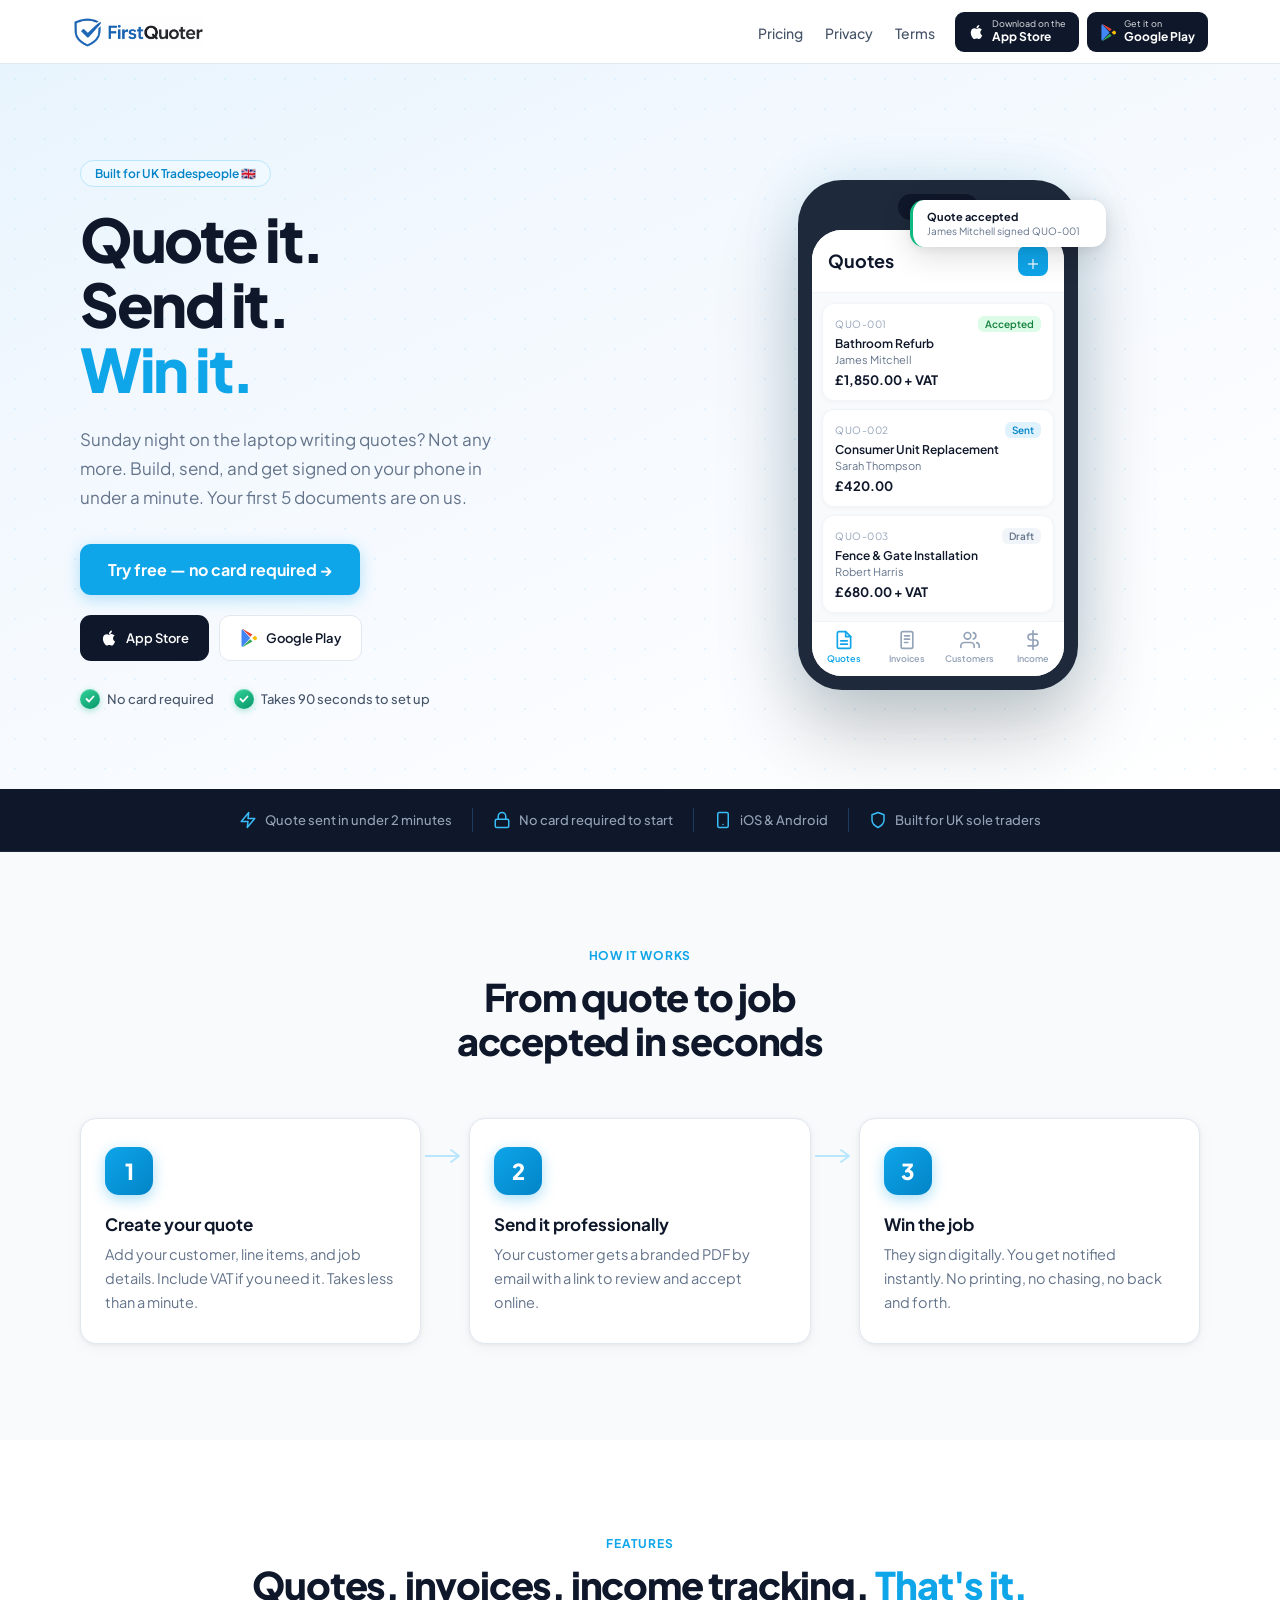
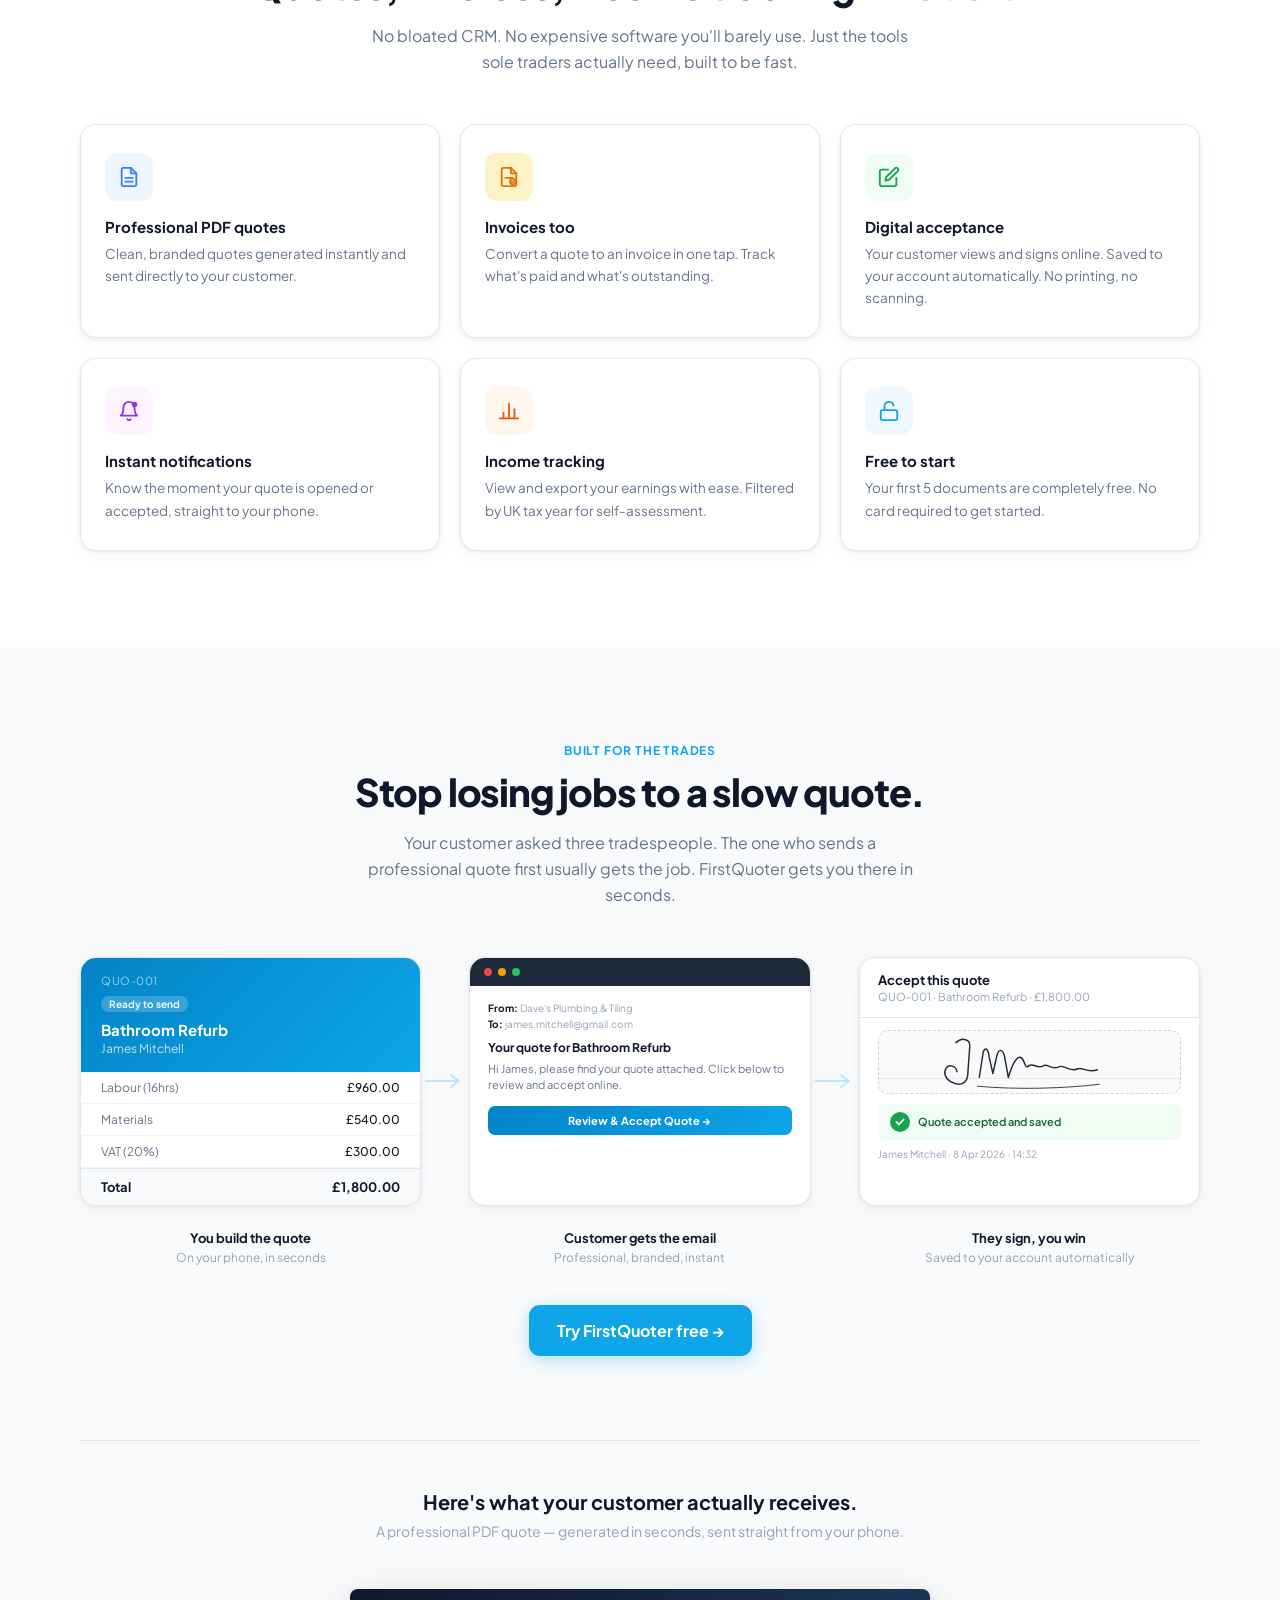
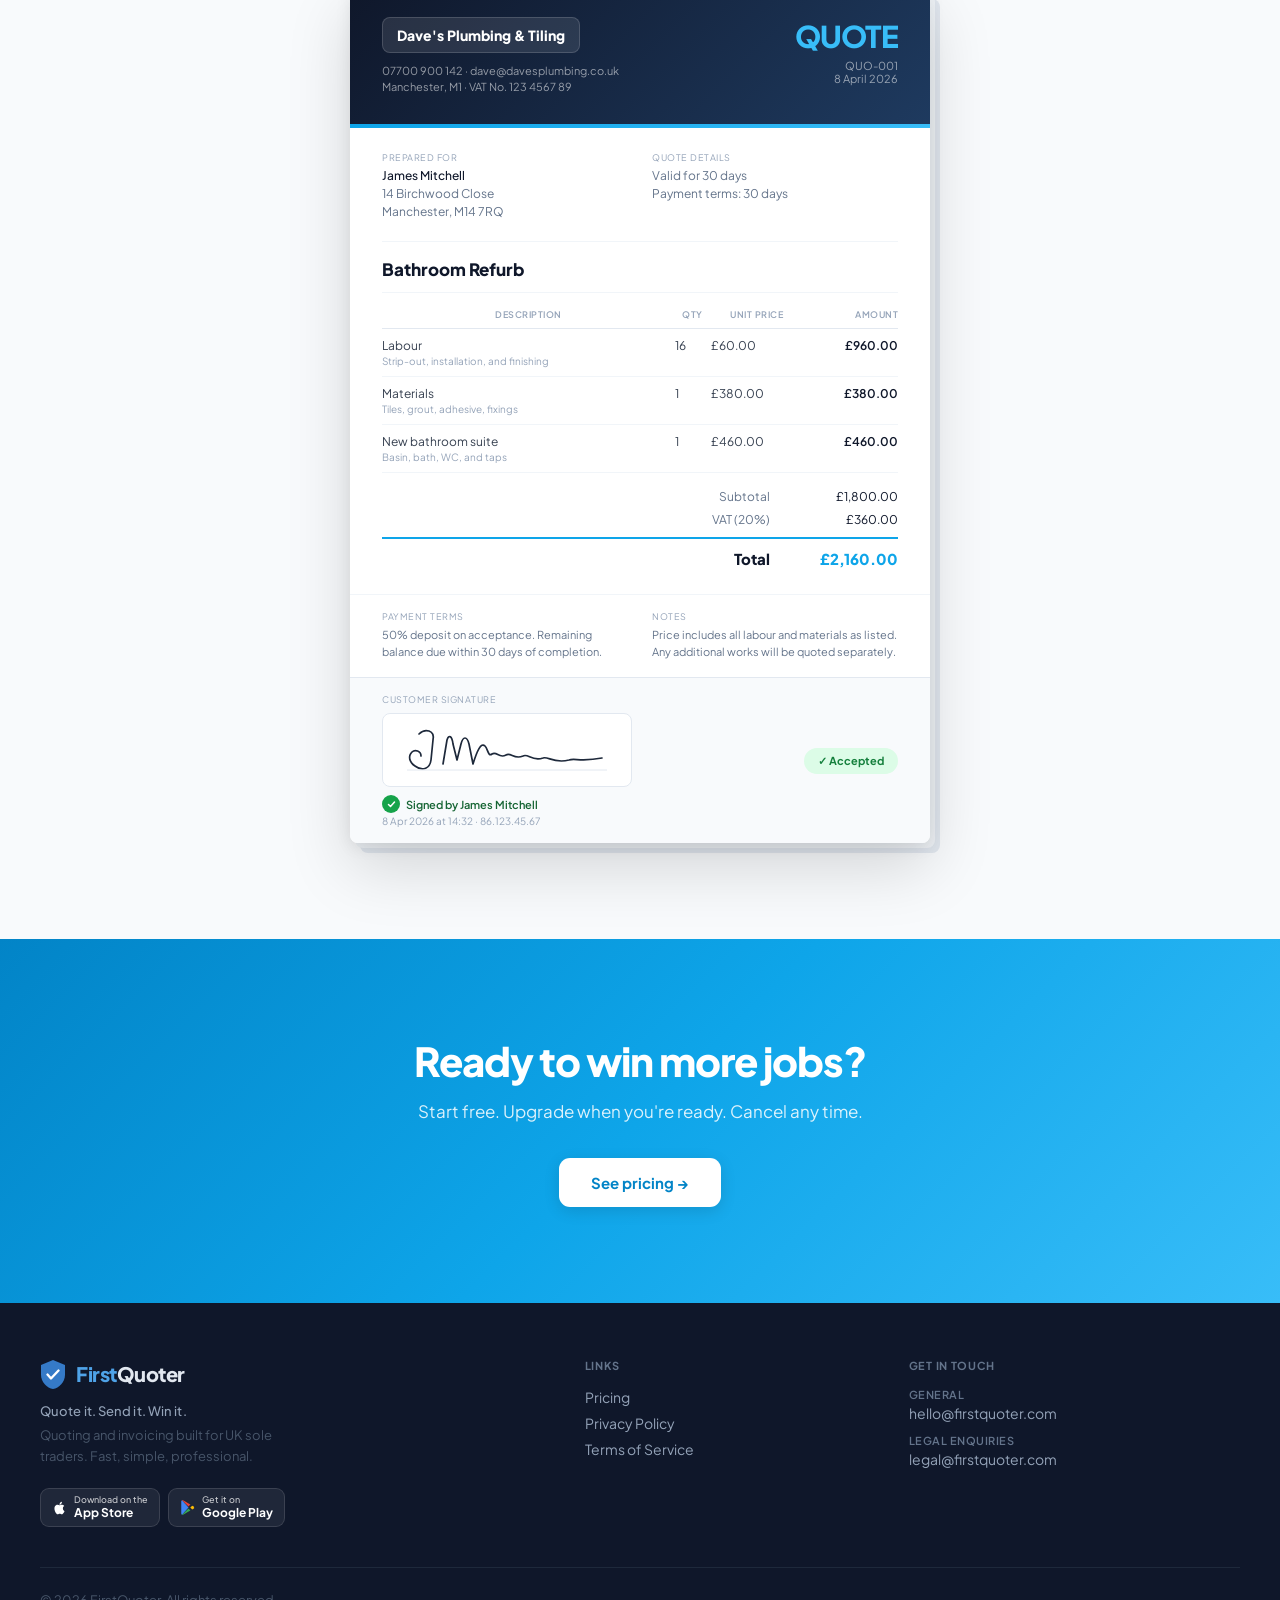
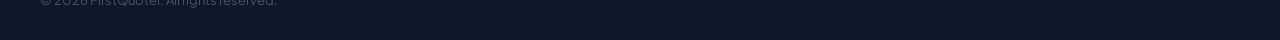
==== commit 05ca5809: "Sync footer and nav across all pages - Remove redundant 'Start free' nav CTA button from index.html " ====
--- a/index.html
+++ b/index.html
@@ -30,8 +30,7 @@
         <li><a href="privacy.html">Privacy</a></li>
         <li><a href="terms.html">Terms</a></li>
       </ul>
-      <a href="#hero-download" class="btn-nav-cta">Start free →</a>
-      <div class="nav-badges">
+<div class="nav-badges">
         <a href="#" class="store-badge" aria-label="Download on the App Store">
           <svg xmlns="http://www.w3.org/2000/svg" viewBox="0 0 24 24" fill="white" width="17" height="20">
             <path d="M18.71 19.5c-.83 1.24-1.71 2.45-3.05 2.47-1.34.03-1.77-.79-3.29-.79-1.53 0-2 .77-3.27.82-1.31.05-2.3-1.32-3.14-2.53C4.25 17 2.94 12.45 4.7 9.39c.87-1.52 2.43-2.48 4.12-2.51 1.28-.02 2.5.87 3.29.87.78 0 2.26-1.07 3.8-.91.65.03 2.47.26 3.64 1.98-.09.06-2.17 1.28-2.15 3.81.03 3.02 2.65 4.03 2.68 4.04-.03.07-.42 1.44-1.38 2.83M13 3.5c.73-.83 1.94-1.46 2.94-1.5.13 1.17-.34 2.35-1.04 3.19-.69.85-1.83 1.51-2.95 1.42-.15-1.15.41-2.35 1.05-3.11z"/>
@@ -65,8 +64,7 @@
       <li><a href="privacy.html">Privacy</a></li>
       <li><a href="terms.html">Terms</a></li>
     </ul>
-    <a href="#hero-download" class="btn-nav-cta btn-nav-cta--mobile">Start free →</a>
-    <div class="nav-badges">
+<div class="nav-badges">
       <a href="#" class="store-badge" aria-label="Download on the App Store">
         <svg xmlns="http://www.w3.org/2000/svg" viewBox="0 0 24 24" fill="white" width="17" height="20">
           <path d="M18.71 19.5c-.83 1.24-1.71 2.45-3.05 2.47-1.34.03-1.77-.79-3.29-.79-1.53 0-2 .77-3.27.82-1.31.05-2.3-1.32-3.14-2.53C4.25 17 2.94 12.45 4.7 9.39c.87-1.52 2.43-2.48 4.12-2.51 1.28-.02 2.5.87 3.29.87.78 0 2.26-1.07 3.8-.91.65.03 2.47.26 3.64 1.98-.09.06-2.17 1.28-2.15 3.81.03 3.02 2.65 4.03 2.68 4.04-.03.07-.42 1.44-1.38 2.83M13 3.5c.73-.83 1.94-1.46 2.94-1.5.13 1.17-.34 2.35-1.04 3.19-.69.85-1.83 1.51-2.95 1.42-.15-1.15.41-2.35 1.05-3.11z"/>
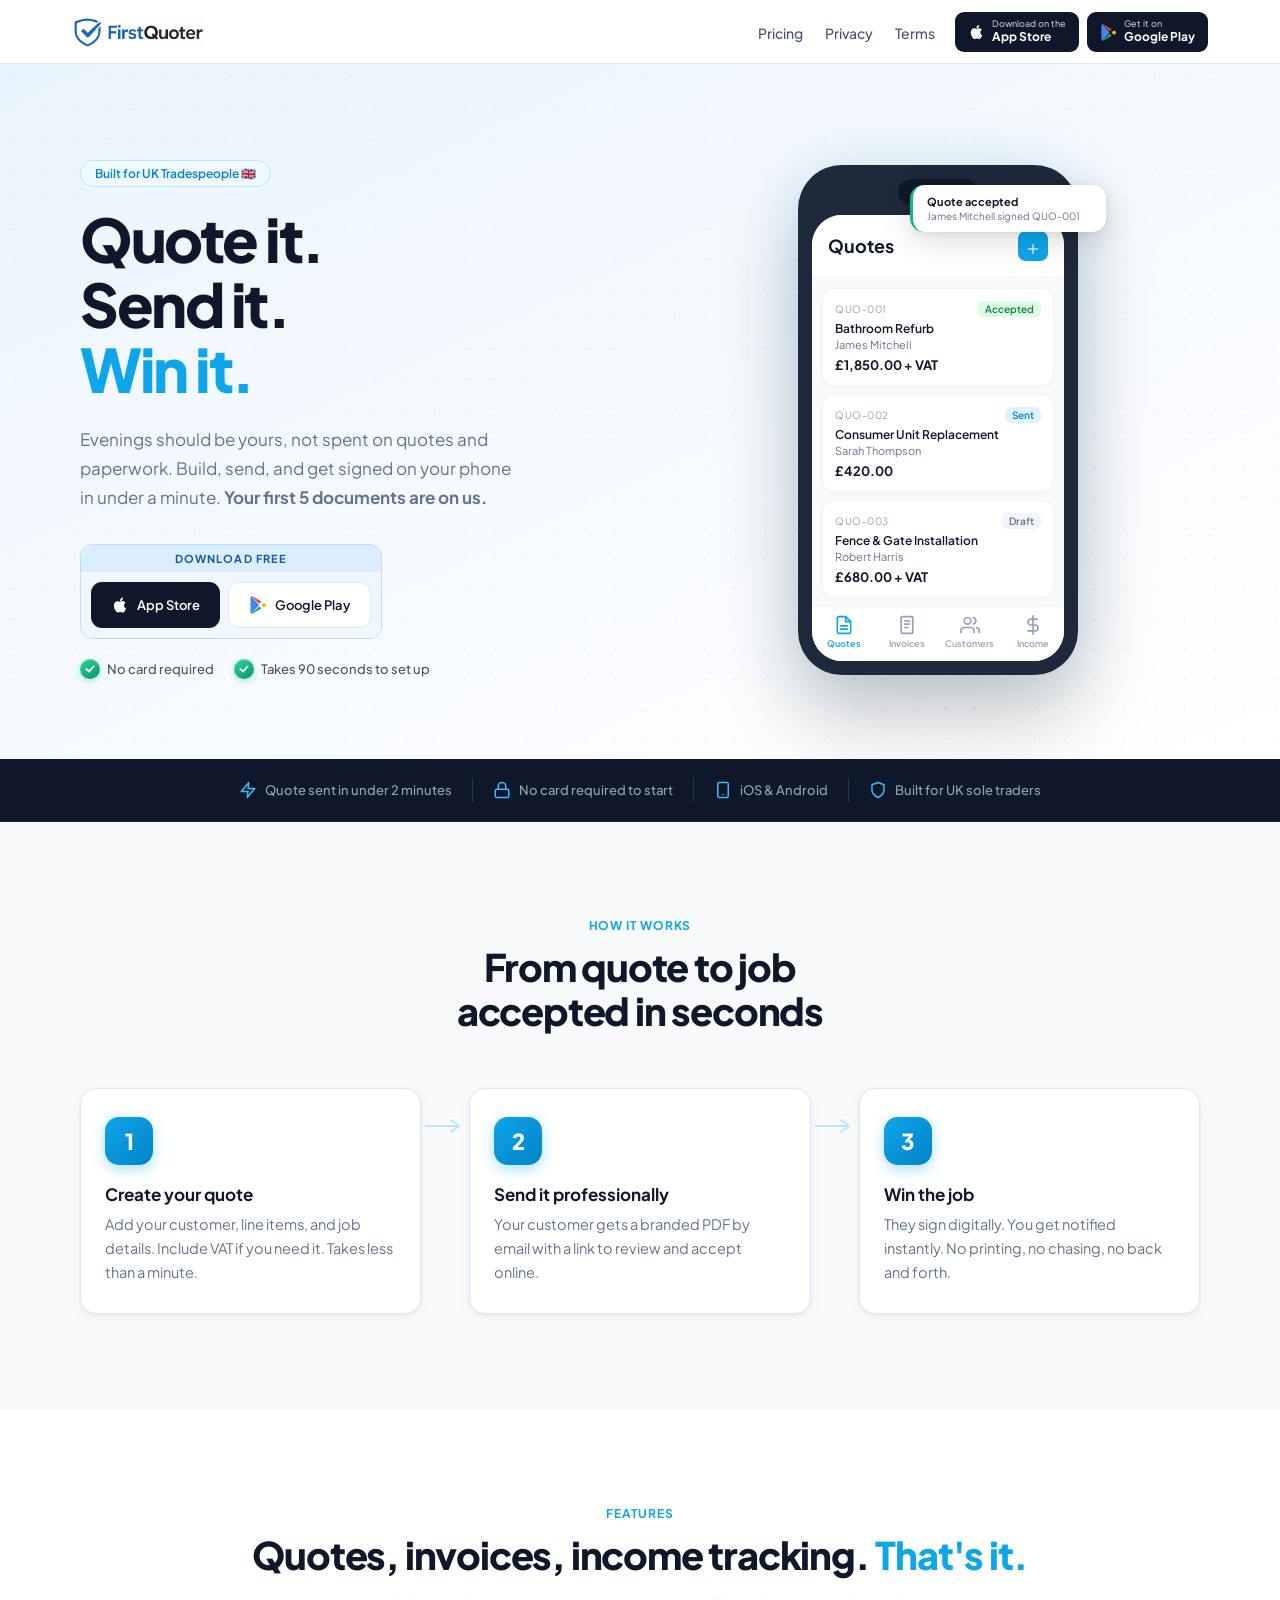
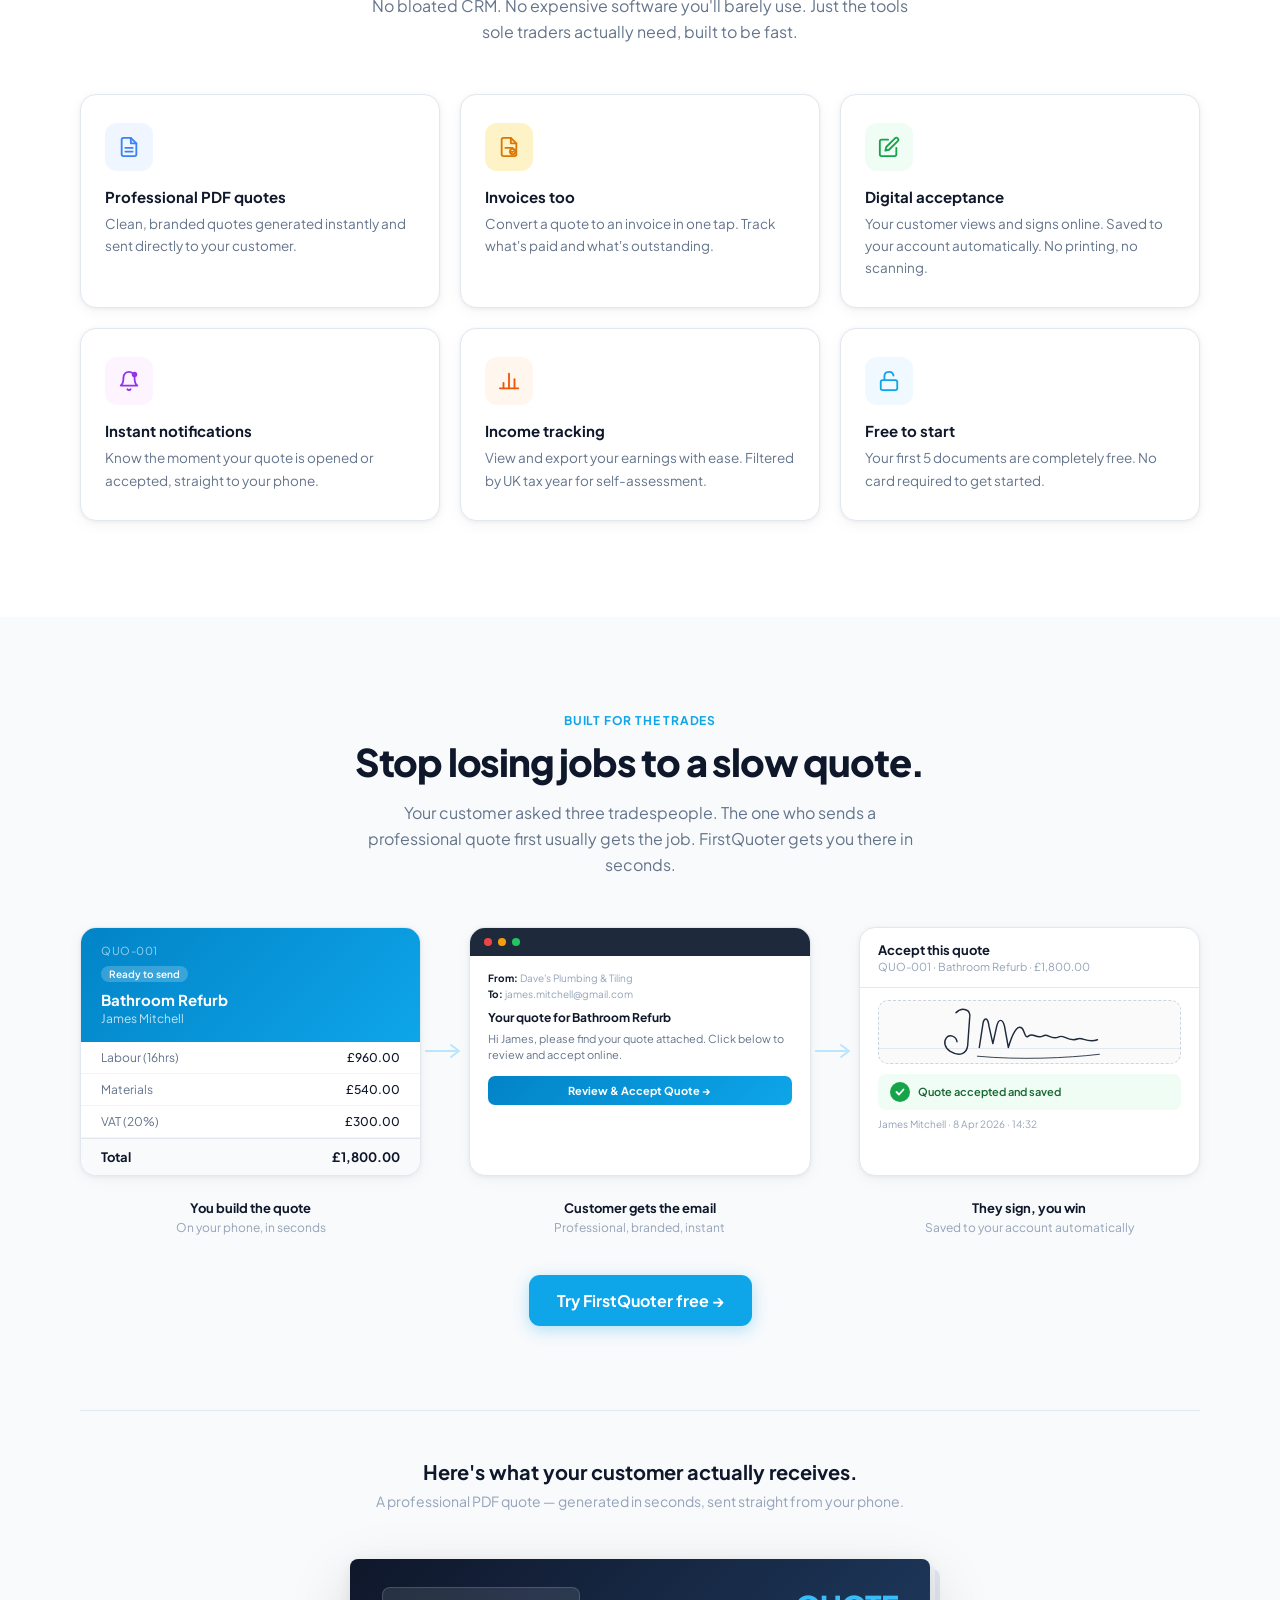
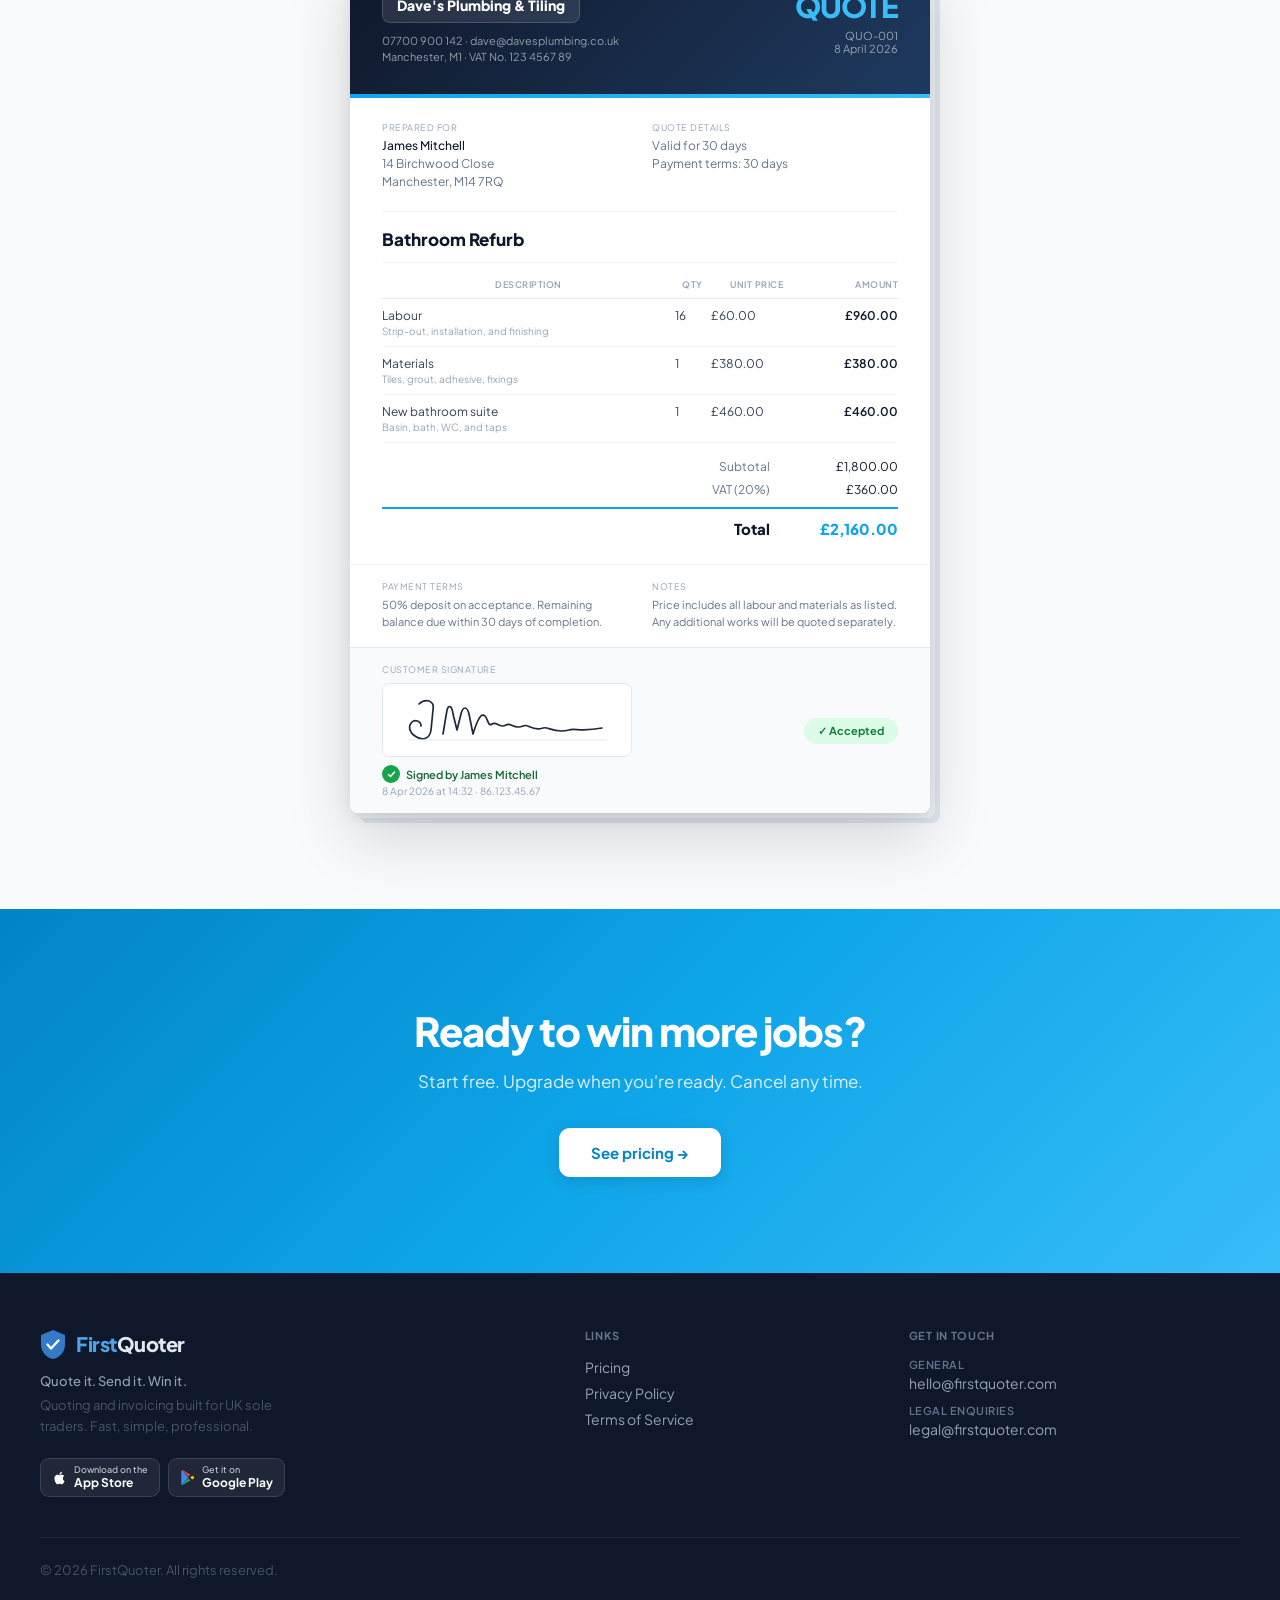
==== commit d4ba4172: "Update hero copy, download band, and pricing page - Replace hero sub with stronger pain-point copy -" ====
--- a/index.html
+++ b/index.html
@@ -103,9 +103,10 @@
           Send it.<br>
           <span class="accent">Win it.</span>
         </h1>
-        <p class="hero-sub">Sunday night on the laptop writing quotes? Not any more. Build, send, and get signed on your phone in under a minute. Your first 5 documents are on us.</p>
-        <a href="#hero-download" class="btn-hero-cta">Try free — no card required →</a>
-        <div class="hero-ctas" id="hero-download">
+        <p class="hero-sub">Evenings should be yours, not spent on quotes and paperwork. Build, send, and get signed on your phone in under a minute. <strong>Your first 5 documents are on us.</strong></p>
+        <div class="hero-download-group">
+          <div class="hero-download-band">Download free</div>
+          <div class="hero-ctas" id="hero-download">
           <a href="#" class="btn-store-dark">
             <svg xmlns="http://www.w3.org/2000/svg" viewBox="0 0 24 24" fill="white" width="18" height="22">
               <path d="M18.71 19.5c-.83 1.24-1.71 2.45-3.05 2.47-1.34.03-1.77-.79-3.29-.79-1.53 0-2 .77-3.27.82-1.31.05-2.3-1.32-3.14-2.53C4.25 17 2.94 12.45 4.7 9.39c.87-1.52 2.43-2.48 4.12-2.51 1.28-.02 2.5.87 3.29.87.78 0 2.26-1.07 3.8-.91.65.03 2.47.26 3.64 1.98-.09.06-2.17 1.28-2.15 3.81.03 3.02 2.65 4.03 2.68 4.04-.03.07-.42 1.44-1.38 2.83M13 3.5c.73-.83 1.94-1.46 2.94-1.5.13 1.17-.34 2.35-1.04 3.19-.69.85-1.83 1.51-2.95 1.42-.15-1.15.41-2.35 1.05-3.11z"/>
@@ -122,6 +123,7 @@
             Google Play
           </a>
         </div>
+        </div><!-- /hero-download-group -->
         <div class="hero-trust">
           <div class="trust-item">
             <div class="tick-badge">
--- a/style.css
+++ b/style.css
@@ -115,35 +115,6 @@
   color: var(--near-black);
 }
 
-/* Nav CTA button */
-.btn-nav-cta {
-  display: inline-flex;
-  align-items: center;
-  background: var(--blue);
-  color: #fff;
-  border-radius: 8px;
-  padding: 8px 16px;
-  font-size: 13.5px;
-  font-weight: 600;
-  text-decoration: none;
-  transition: background 0.15s, transform 0.1s;
-  white-space: nowrap;
-  flex-shrink: 0;
-}
-
-.btn-nav-cta:hover {
-  background: var(--blue-dark);
-  transform: translateY(-1px);
-}
-
-.btn-nav-cta--mobile {
-  display: block;
-  text-align: center;
-  border-radius: 10px;
-  padding: 12px 16px;
-  font-size: 15px;
-  margin-bottom: 4px;
-}
 
 .nav-badges {
   display: flex;
@@ -2018,7 +1989,7 @@
 }
 
 /* ============================================================
-   HERO — primary CTA button
+   HERO — primary CTA button (used in pricing section)
    ============================================================ */
 .btn-hero-cta {
   display: inline-block;
@@ -2047,6 +2018,35 @@
     width: 100%;
     box-sizing: border-box;
   }
+}
+
+/* ============================================================
+   HERO — download band + store badges grouped unit
+   ============================================================ */
+.hero-download-group {
+  display: inline-flex;
+  flex-direction: column;
+  margin-bottom: 20px;
+  border-radius: 12px;
+  overflow: hidden;
+  border: 1px solid #bfdbf7;
+}
+.hero-download-band {
+  background: #dbeeff;
+  color: #1558a8;
+  font-size: 11px;
+  font-weight: 700;
+  text-transform: uppercase;
+  letter-spacing: 0.1em;
+  text-align: center;
+  padding: 7px 16px;
+}
+.hero-download-group .hero-ctas {
+  margin-bottom: 0;
+  padding: 10px 10px;
+  background: #f0f7ff;
+  gap: 8px;
+  flex-wrap: nowrap;
 }
 
 /* ============================================================
